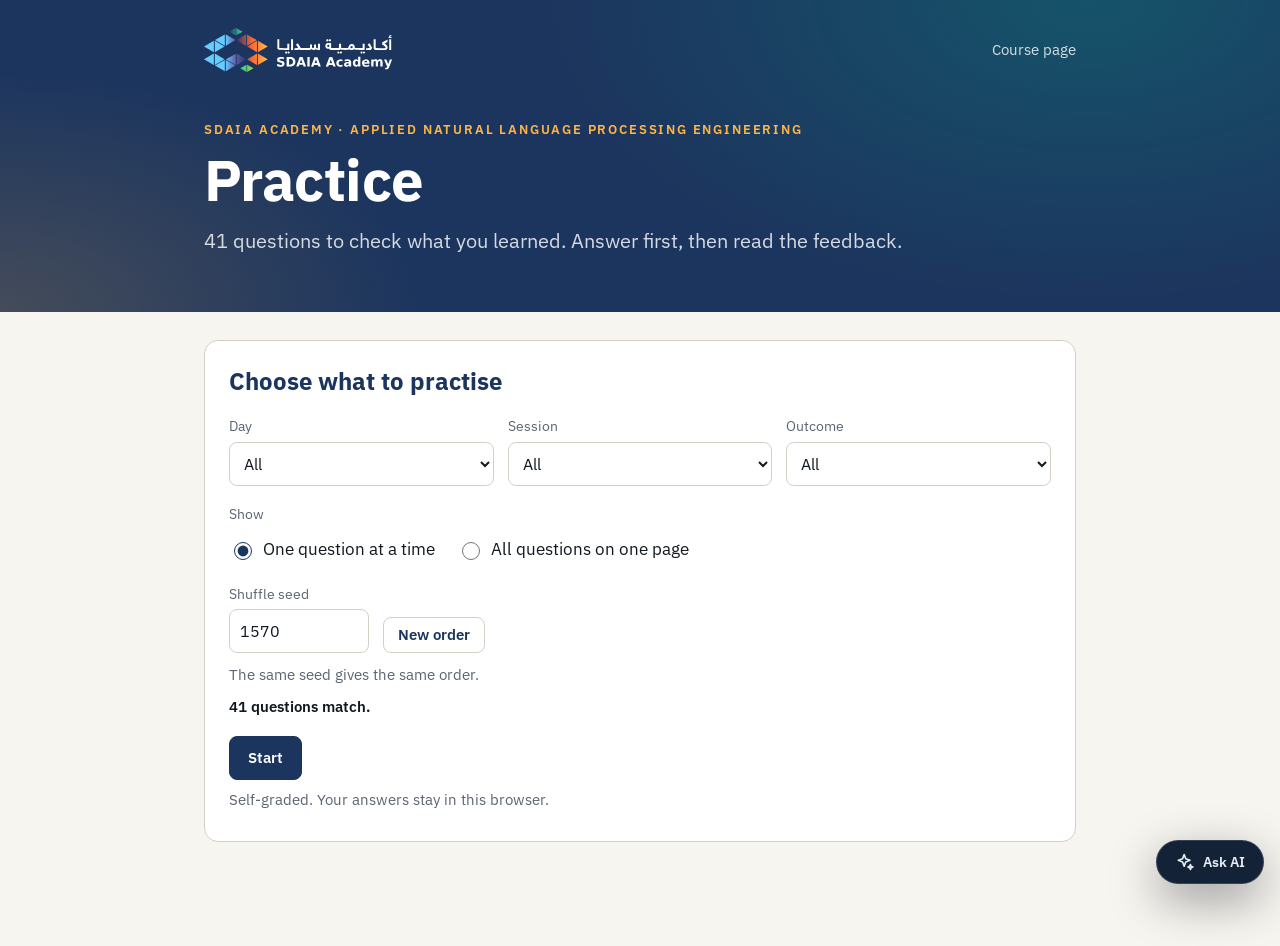
==== practice.html @ 779235b4 "Publish ae-301 2027.1.0 from 93e55d3" ====
<!doctype html>
<html lang="en" dir="ltr" data-ax="practice" data-track="ai-engineering">
<head>
<meta charset="utf-8">
<meta name="viewport" content="width=device-width, initial-scale=1">
<title>Practice · Applied Natural Language Processing Engineering</title>
<meta name="generator" content="SDAIA Academy engine 1.0.0">
<link rel="icon" href="_engine/icon.svg">
<link rel="describedby" href="llms.txt">
<link rel="stylesheet" href="_engine/academy.css">
</head>
<body>
<header>
<div class="wrap">
<div class="top"><div class="logo"></div><nav><a href="index.html">Course page</a></nav></div>
<div class="kicker">SDAIA Academy · Applied Natural Language Processing Engineering</div>
<h1>Practice</h1>
<p>41 questions to check what you learned. Answer first, then read the feedback.</p>
</div>
</header>
<main class="wrap" id="practice">
<noscript>
<p>Turn on JavaScript to answer the questions and see feedback. Here they are as text, without the answers.</p>
<section>
<h2>Day 1: Represent</h2>
<ol>
<li><p>Sawaqi routes 60,000 messages a month with a hosted model. Each call sends 180 tokens of instructions and a message of about 15 tokens. Which single change cuts the bill most?</p><ul><li><b>A.</b> Translating Arabizi messages to English first</li><li><b>B.</b> Removing diacritics and tatweel from every message</li><li><b>C.</b> Shortening the instructions from 180 to 90 tokens</li><li><b>D.</b> Switching the hosted model to an Arabic tokeniser</li></ul></li>
<li><p>Hessa's agents type an account number into Ghayth's semantic search and get ten unrelated messages. The same search works well for "brown water in Al-Qalaa". What do you change?</p><ul><li><b>A.</b> Add an exact lookup on the account number beside the vector search</li><li><b>B.</b> Move to a larger embedding model</li><li><b>C.</b> Replace the approximate index by a flat one</li><li><b>D.</b> Embed each message together with its customer's name</li></ul></li>
<li><p>A national utility must label 2 million messages a day with one of eight departments, on its own servers without graphics processors, and has 50,000 labelled messages. Which design fits?</p><ul><li><b>A.</b> A large prompted decoder that writes the department name</li><li><b>B.</b> An encoder-decoder that translates the message into a label</li><li><b>C.</b> An embedding model and a search over all labelled messages</li><li><b>D.</b> A small encoder with a classification head, fine-tuned on the labels</li></ul></li>
<li><p>A new version raises test macro F1 from 0.85 to 0.87: MSA 0.94 to 0.97, Gulf 0.86 to 0.90, English 0.81 to 0.84, Arabizi 0.42 to 0.31. What do you report?</p><ul><li><b>A.</b> An improvement of two points, ready to ship</li><li><b>B.</b> A gain for three varieties, a loss for Arabizi, and a hand-off rule for Arabizi</li><li><b>C.</b> No real change, since the Arabizi test set is too small to matter</li><li><b>D.</b> A regression that must be rolled back in full</li></ul></li>
<li><p>A utility's messages are sent to a hosted model. For the same complaint, the provider reports 14 tokens for the English version and 46 for the Modern Standard Arabic version. The Arabic text has no diacritics and no typos. What is the most likely cause?</p><ul><li><b>A.</b> The Arabic text was not normalised before it was sent</li><li><b>B.</b> The Arabic message contains more words than the English one</li><li><b>C.</b> The model's tokeniser was trained mostly on English text</li><li><b>D.</b> The provider counts Arabic characters instead of tokens</li></ul></li>
<li><p>An Arabic WordPiece tokeniser turns the word العِداد (with one diacritic) into [UNK], and the same word without the diacritic into two known pieces. Where does the failure come from?</p><ul><li><b>A.</b> The vocabulary has no piece with a diacritic</li><li><b>B.</b> The classifier after the tokeniser was never trained on this word</li><li><b>C.</b> The message mixes two scripts in one word</li><li><b>D.</b> The word is too long for the tokeniser's maximum length</li></ul></li>
<li><p>A routing call sends 200 tokens of instructions and a message of 20 tokens. The input price is 0.50 USD per million tokens. What do 1,000 calls cost in input tokens?</p><ul><li><b>A.</b> 0.01 USD</li><li><b>B.</b> 0.10 USD</li><li><b>C.</b> 0.11 USD</li><li><b>D.</b> 1.10 USD</li></ul></li>
<li><p>You compute the attention weights of one head for a six-token sentence in a decoder. What must be true of the row of the third token?</p><ul><li><b>A.</b> It is zero for tokens one and two and sums to 1</li><li><b>B.</b> It is equal for all six tokens and sums to the number of tokens</li><li><b>C.</b> It is zero for the third token itself and sums to the number of heads</li><li><b>D.</b> It is zero for tokens four to six and sums to 1</li></ul></li>
<li><p>A team must tag every word of a message as part of a district name, part of an account number, or neither. They have 3,000 labelled messages and need answers in milliseconds on a processor. Which design fits best?</p><ul><li><b>A.</b> A decoder prompted to rewrite the message with tags</li><li><b>B.</b> An encoder with one classification score per token</li><li><b>C.</b> An embedding model and a nearest-neighbour search per message</li><li><b>D.</b> An encoder with one classification score per message</li></ul></li>
<li><p>A search returns its top 10 messages for a query. The query has 6 relevant messages in the archive, and 3 of them are in the top 10. What is recall at 10?</p><ul><li><b>A.</b> 0.30</li><li><b>B.</b> 0.50</li><li><b>C.</b> 0.60</li><li><b>D.</b> 1.00</li></ul></li>
<li><p>A character n-gram search scores recall at 10 of 0.45 for English queries and 0.03 for queries written in Arabizi. The relevant messages for each query are in all four varieties. What explains the Arabizi number best?</p><ul><li><b>A.</b> The metric divides by the wrong number of relevant messages for this variety</li><li><b>B.</b> Arabizi queries are shorter than English queries</li><li><b>C.</b> The index holds fewer Arabizi messages than it should</li><li><b>D.</b> Arabizi spellings vary, so few letter sequences are shared</li></ul></li>
<li><p>Agents search the archive two ways: by a description of the problem, and by a ticket number such as SW-48213. The vector search is good at the first and poor at the second. What should the team build?</p><ul><li><b>A.</b> An exact lookup for ticket numbers beside it</li><li><b>B.</b> A second vector index that holds only ticket numbers</li><li><b>C.</b> A rule that rewrites ticket numbers into words before embedding</li><li><b>D.</b> A larger embedding model for both kinds of query</li></ul></li>
<li><p>A router for three departments has F1 of 0.90 for billing (500 test messages), 0.80 for supply (400) and 0.10 for connections (100). What is its macro F1?</p><ul><li><b>A.</b> 0.60</li><li><b>B.</b> 0.72</li><li><b>C.</b> 0.78</li><li><b>D.</b> 0.90</li></ul></li>
</ol>
</section>
<section>
<h2>Day 2: Generate</h2>
<ol>
<li><p>A message contains العَدّاد with diacritics. The Arabic tokeniser returns [UNK] and the router sends the message to the wrong department. Where is the fix?</p><ul><li><b>A.</b> Retrain the router with more epochs</li><li><b>B.</b> Ask for a tokeniser with a larger vocabulary</li><li><b>C.</b> Leave it, since diacritics are rare in customer messages</li><li><b>D.</b> Normalise the text before the tokeniser sees it</li></ul></li>
<li><p>Ghayth routes with a prompted model. The same message is sent to billing on one run and to meters on the next. What do you change first?</p><ul><li><b>A.</b> Add ten examples to the prompt</li><li><b>B.</b> Set the temperature to 0 and limit the output to a label</li><li><b>C.</b> Move to a larger model</li><li><b>D.</b> Call the model three times and take the majority</li></ul></li>
<li><p>You switch on constrained decoding. Every reply now parses and matches the schema. Which check can you still not drop?</p><ul><li><b>A.</b> That every reply has the three keys</li><li><b>B.</b> That the district is one of the eight in the list</li><li><b>C.</b> That the account placeholder is one that occurs in this message</li><li><b>D.</b> That the reply is JSON and nothing else</li></ul></li>
<li><p>A customer asks what the second residential tier costs. The top chunk is R-02, which lists all four tiers. The reply says "SAR 1.20 [R-02]"; the rule says SAR 2.50. Where do you look first?</p><ul><li><b>A.</b> At the generator: the prompt and how the four tiers read in one sentence</li><li><b>B.</b> At the retriever: return ten chunks instead of three</li><li><b>C.</b> At the index: replace keywords by embeddings</li><li><b>D.</b> At the model: fine-tune it on the rule book</li></ul></li>
<li><p>The smaller model matches the larger one on English and MSA, loses 20 points on Arabizi, and costs less than half. 15% of messages are Arabizi. What do you recommend?</p><ul><li><b>A.</b> The smaller model for everything, since it costs less than half</li><li><b>B.</b> The larger model for everything, since it is better somewhere</li><li><b>C.</b> Either one, since the two models are equivalent</li><li><b>D.</b> Route by variety: the larger model or a person for Arabizi; confirm on more messages</li></ul></li>
<li><p>A grounded assistant answers 20 questions from a rule book. For 5 wrong answers, the rule that answers the question was not among the retrieved chunks. For 2 others, the rule was retrieved and the reply states a wrong figure. Which part needs work first?</p><ul><li><b>A.</b> The evaluation set, because seven errors in twenty are too many to be real</li><li><b>B.</b> The generator, because it wrote all seven wrong answers</li><li><b>C.</b> The retriever, because five errors happen before the model reads</li><li><b>D.</b> The prompt, because a stricter prompt fixes both kinds</li></ul></li>
<li><p>A grounded assistant must tell the customer when the rule book does not answer a question. Why does the course ask for the exact reply NOT_IN_RULES and not a polite sentence?</p><ul><li><b>A.</b> A fixed string is cheaper to generate than a sentence</li><li><b>B.</b> Code can detect it, count it and hand the question on</li><li><b>C.</b> Customers prefer short replies to long ones</li><li><b>D.</b> The model cannot write polite sentences when the temperature is 0</li></ul></li>
<li><p>An extractor is scored on 100 messages for the field district. The gold data has a district in 60 messages. The extractor returns a district in 50 messages, and 45 of those are right. What are precision and recall for this field?</p><ul><li><b>A.</b> Precision 0.45, recall 0.75</li><li><b>B.</b> Precision 0.75, recall 0.90</li><li><b>C.</b> Precision 0.90, recall 0.45</li><li><b>D.</b> Precision 0.90, recall 0.75</li></ul></li>
<li><p>Before a message goes to a hosted model, the account number is replaced by [ACCOUNT_1]. The model returns the account field as 3055512345. The message had no such number. What should the service do?</p><ul><li><b>A.</b> Reject it, because the model only saw a placeholder</li><li><b>B.</b> Accept it when the number exists in the customer table</li><li><b>C.</b> Reject it only when the confidence is low</li><li><b>D.</b> Accept it, because it matches the pattern of an account number</li></ul></li>
<li><p>A masking step replaces phone numbers that match 05 and eight digits. Its test passes on 200 messages. In production, a customer writes the phone number as ٠٥٥ ١٢٣ ٤٥٦٧ and it reaches the hosted model. Which two things did the masking miss?</p><ul><li><b>A.</b> A wrong country code and a missing name</li><li><b>B.</b> Diacritics on the digits and a long message</li><li><b>C.</b> A second phone number and a greeting in English</li><li><b>D.</b> Arabic-Indic digits, and spaces in the number</li></ul></li>
<li><p>An extraction reply fails validation, is repaired once, and fails again. The course's loop then logs the failure and returns no fields. Why does it not try a third and fourth time?</p><ul><li><b>A.</b> A third reply would overwrite the log entry of the first</li><li><b>B.</b> Validation errors are random, so further retries could make no difference</li><li><b>C.</b> Each retry costs a call and rarely succeeds after two failures</li><li><b>D.</b> The provider forbids more than two calls for one message</li></ul></li>
<li><p>Three routers are measured on the same test split. A: macro F1 0.85, Arabizi 0.42, 5 ms at the 95th percentile, no cost per call. B: 0.88, Arabizi 0.70, 900 ms, 0.04 USD per 1,000. C: 0.63, Arabizi 0.28, 20 ms, no cost per call. The budget is 300 ms at the 95th percentile. Which recommendation holds?</p><ul><li><b>A.</b> A for all messages, and nothing more to do</li><li><b>B.</b> A, with Arabizi handed to a person or sent to B off the real-time path</li><li><b>C.</b> B for all messages, because it has the highest macro F1</li><li><b>D.</b> C for all messages, because a neural model will improve as more data arrives</li></ul></li>
<li><p>On 40 test messages, ten per variety, model X scores 0.70 for Gulf and model Y scores 0.60. On 400 messages, 150 of them Gulf, the two models score 0.82 and 0.84 for Gulf. What should you conclude?</p><ul><li><b>A.</b> X is better for Gulf, as the first test showed</li><li><b>B.</b> Y is better for Gulf, as the second test showed</li><li><b>C.</b> The two are close for Gulf; ten messages cannot rank them</li><li><b>D.</b> The second test is wrong, because both scores changed between the tests</li></ul></li>
<li><p>A prompted router gives the same message two different departments on two runs. The team sets the temperature to 0 and the label is now stable. What do they know about the label?</p><ul><li><b>A.</b> It is stable; whether it is right is unmeasured</li><li><b>B.</b> It is correct, because the model is now certain</li><li><b>C.</b> It is the label most customers would choose</li><li><b>D.</b> It will stay the same after a change to another model</li></ul></li>
</ol>
</section>
<section>
<h2>Day 3: Adapt</h2>
<ol>
<li><p>Ghayth extracts fields with a hosted model. A reply has valid JSON with "account_number": "3055512345". The message, as sent, contained [ACCOUNT_1]. What does the service do with this reply?</p><ul><li><b>A.</b> Accepts it, since it matches the account pattern</li><li><b>B.</b> Rejects it, since the model only ever saw a placeholder</li><li><b>C.</b> Accepts it if the number exists in the customer table</li><li><b>D.</b> Asks a second model whether the number is plausible</li></ul></li>
<li><p>A colleague fine-tunes the encoder with six learning rates, scores every run on the test split and reports the best: macro F1 0.66. What is the honest status of that number?</p><ul><li><b>A.</b> Too few runs: with twelve learning rates it would be reliable</li><li><b>B.</b> Fine, since the test messages were never used for training</li><li><b>C.</b> Optimistic: the test split chose the run, so it is no longer unseen</li><li><b>D.</b> Invalid: all six runs must be repeated on new data</li></ul></li>
<li><p>You fine-tune for 40 epochs. Validation macro F1 is highest at epoch 12 and slightly lower afterwards, while the training loss falls to 0.01. Which weights do you measure on the test split?</p><ul><li><b>A.</b> Those of epoch 12, the best validation epoch</li><li><b>B.</b> Those of epoch 40, where the loss is lowest</li><li><b>C.</b> Those of whichever epoch scores best on the test split</li><li><b>D.</b> An average of the weights of all 40 epochs</li></ul></li>
<li><p>Latifa updates the tariff rule book four times a year. A colleague proposes a new low-rank adapter each quarter so that Ghayth "knows" the current prices. What do you answer?</p><ul><li><b>A.</b> Yes, with a higher rank so that the adapter can hold the prices</li><li><b>B.</b> Yes, but with full fine-tuning, since adapters lose quality</li><li><b>C.</b> No: adapters over quantised weights would round the prices</li><li><b>D.</b> No: keep prices in the rule book and retrieve them; adapt for skills</li></ul></li>
<li><p>The served router scores macro F1 0.85 overall and 0.42 for Arabizi, and hands 94% of Arabizi messages to a person. Which sentence belongs in the model card?</p><ul><li><b>A.</b> "Supports Arabic and English with a macro F1 of 0.85."</li><li><b>B.</b> "Arabizi support will improve in the next version."</li><li><b>C.</b> "Arabizi: macro F1 0.42; 94% of these messages go to a person."</li><li><b>D.</b> "Performance varies with out-of-distribution orthography."</li></ul></li>
<li><p>A linear layer has a weight matrix of 512 by 512. You add a low-rank adapter of rank 4 to it. How many trainable numbers does the adapter have?</p><ul><li><b>A.</b> 2,048</li><li><b>B.</b> 4,096</li><li><b>C.</b> 8,192</li><li><b>D.</b> 262,144</li></ul></li>
<li><p>A model has 100 million parameters. With Adam, a trainable weight needs 16 bytes during training and a frozen 32-bit weight needs 4 bytes. You train adapters that are 1% of the parameters and freeze the rest. About how much memory do the weights need during training?</p><ul><li><b>A.</b> 0.4 GB</li><li><b>B.</b> 0.6 GB</li><li><b>C.</b> 1.6 GB</li><li><b>D.</b> 2.0 GB</li></ul></li>
<li><p>On the same split, full fine-tuning of a small encoder reaches test macro F1 0.63 with 530,000 trainable parameters. A rank-8 adapter reaches 0.41 with 9,000. Training memory is not a constraint for this model. Which run do you carry into the comparison with the baseline?</p><ul><li><b>A.</b> The adapter, because a model with fewer trainable parameters always generalises better</li><li><b>B.</b> The full run, because memory is not scarce and it scores higher</li><li><b>C.</b> Neither, because the two runs cannot be compared</li><li><b>D.</b> The adapter, because it trains 98% fewer parameters</li></ul></li>
<li><p>A routing model scores macro F1 0.91 on a random split and 0.86 when the split keeps each customer on one side. A third of the customers wrote the same complaint more than once. Which number predicts the score on a customer who has never written before?</p><ul><li><b>A.</b> The mean of the two, 0.885</li><li><b>B.</b> Neither, because both numbers were measured on the same data</li><li><b>C.</b> 0.91, because it uses more varied training data</li><li><b>D.</b> 0.86, because no copy of a test message was trained on</li></ul></li>
<li><p>A colleague fine-tunes with six learning rates, scores each run on the test split, and reports the best test score as the model's quality. What is the flaw?</p><ul><li><b>A.</b> The test split chose the learning rate, so it is no longer unseen</li><li><b>B.</b> The learning rate should be chosen on the training loss</li><li><b>C.</b> The best score should be averaged with the worst</li><li><b>D.</b> Six runs are too few to find a good learning rate for an encoder of this size</li></ul></li>
<li><p>A routing service passes its smoke test: 24 messages, all answered with status 200, and the four edge cases handed to a person. What does this result establish?</p><ul><li><b>A.</b> The service routes at least 20 of 24 messages correctly</li><li><b>B.</b> The model's macro F1 is above the hand-off threshold</li><li><b>C.</b> The service meets its latency budget at the 95th percentile</li><li><b>D.</b> The service answers and handles the edge cases</li></ul></li>
<li><p>A model card reports macro F1 0.85 on the test split and says the model supports Arabic and English. By variety the scores are MSA 0.94, Gulf 0.86, English 0.81 and Arabizi 0.42. Which line must be added before the card is signed?</p><ul><li><b>A.</b> The average length of a message in tokens</li><li><b>B.</b> The number of parameters of the model</li><li><b>C.</b> Results by variety and a hand-off rule for Arabizi</li><li><b>D.</b> The name of the engineer who trained and evaluated the model</li></ul></li>
<li><p>A service hands a message to a person when the best probability is below 0.5, or 0.7 for Arabizi. An Arabizi message gets leaks with probability 0.62 and an English message gets billing with 0.55. What happens to the two messages?</p><ul><li><b>A.</b> Both are handed to a person</li><li><b>B.</b> The Arabizi one goes to a person; the English one is routed</li><li><b>C.</b> The English message is handed to a person; the Arabizi one is routed</li><li><b>D.</b> Both are routed by the model</li></ul></li>
<li><p>A model answers in 4 ms when called in a notebook. Behind the service, the same message takes 9 ms at the median and 35 ms at the 95th percentile. The budget is 300 ms at the 95th percentile. What do you report?</p><ul><li><b>A.</b> 35 ms, a breach because it is eight times the model's latency</li><li><b>B.</b> The mean of 9 ms and 35 ms</li><li><b>C.</b> 4 ms, the model's own latency</li><li><b>D.</b> 9 ms and 35 ms through the service, inside the budget</li></ul></li>
</ol>
</section>
</noscript>
</main>
<script type="application/json" id="academy-data">{"v":1,"engine":"1.0.0","build":{"at":"2026-11-15T03:19:01Z","version":"2027.1.0","commit":"93e55d3"},"course":{"id":"ae-301","code":"AE-301","title":"Applied Natural Language Processing Engineering","track":"ai-engineering","lang":"en","dir":"ltr","url":"https://sdaiaacademy.github.io/ae-301/","repo":"SDAIAAcademy/ae-301","home":"index.html","outcomes":[{"id":"LO1","text":"Explain how tokenisation, embeddings and attention turn Arabic and English text into model inputs, and where script, diacritics and dialect break that pipeline, given 50 parallel messages and three tokenisers"},{"id":"LO2","text":"Implement semantic search over a bilingual message archive and measure it for each language variety, given 2,000 synthetic messages and 40 labelled queries"},{"id":"LO3","text":"Implement schema-validated extraction of account numbers, districts and complaint types from free text, masking personal fields before text reaches a hosted model, given 200 messages with gold fields"},{"id":"LO4","text":"Apply low-rank adapter fine-tuning to an encoder within a fixed memory budget and compare it with full fine-tuning, given a routing set split by customer and a free notebook GPU"},{"id":"LO5","text":"Decide among a classical baseline, a prompted generative model and a fine-tuned encoder for message routing, given eight departments, a held-out test set and a latency budget"},{"id":"LO6","text":"Deliver the chosen model as a tested service with a model card that states its limits by language variety, given a smoke-test set"}],"unit":"day","units":[{"n":1,"id":"day1","label":"Day 1","title":"Represent","sessions":[{"n":1,"label":"Session 1","title":"Tokenisation"},{"n":2,"label":"Session 2","title":"Embeddings and semantic search"},{"n":3,"label":"Session 3","title":"Inside the transformer"},{"n":4,"label":"Session 4","title":"Decision models"}]},{"n":2,"id":"day2","label":"Day 2","title":"Generate","sessions":[{"n":1,"label":"Session 1","title":"Generative language models"},{"n":2,"label":"Session 2","title":"Prompting and structured outputs"},{"n":3,"label":"Session 3","title":"Retrieval-augmented generation"},{"n":4,"label":"Session 4","title":"Model selection and evaluation"}]},{"n":3,"id":"day3","label":"Day 3","title":"Adapt","sessions":[{"n":1,"label":"Session 1","title":"Fine-tuning data"},{"n":2,"label":"Session 2","title":"Fine-tuning an encoder"},{"n":3,"label":"Session 3","title":"Low-rank and quantised adapters"},{"n":4,"label":"Session 4","title":"Evaluate and deploy"}]},{"n":4,"id":"day4","label":"Capstone","title":"Capstone: a routing and extraction service and its defence","sessions":[]}]},"ai":{"context":{"course":"context/course.md","courseJs":"context/course.js","day":null,"llms":"llms.txt"},"tasks":[],"tools":[]},"features":{},"strings":{},"questions":[{"id":"check-tokenisers-q1","type":"single","prompt":"Sawaqi routes 60,000 messages a month with a hosted model. Each call sends 180 tokens of instructions and a message of about 15 tokens. Which single change cuts the bill most?","options":[{"key":"A","text":"Translating Arabizi messages to English first"},{"key":"B","text":"Removing diacritics and tatweel from every message"},{"key":"C","text":"Shortening the instructions from 180 to 90 tokens"},{"key":"D","text":"Switching the hosted model to an Arabic tokeniser"}],"correct":[2],"answer":null,"tolerance":null,"unit":null,"explanation":"The instructions are sent with every message and are over 90% of the tokens. Halving them nearly halves the bill; no change to the message comes close.","misconceptions":["Looks at the variety gap in the message and misses that the message is a small part of each call","Treats normalising as a cost saver: it removes a few tokens per message, not the instructions","","Assumes a tokeniser can be swapped: it belongs to the model and cannot be chosen separately"],"lo":["LO1"],"day":1,"session":1,"slide":{"deck":"day1","id":"check-tokenisers","title":"Which change cuts the token bill most?"},"level":null,"pool":"checkpoint"},{"id":"check-semantic-search-q1","type":"single","prompt":"Hessa's agents type an account number into Ghayth's semantic search and get ten unrelated messages. The same search works well for \"brown water in Al-Qalaa\". What do you change?","options":[{"key":"A","text":"Add an exact lookup on the account number beside the vector search"},{"key":"B","text":"Move to a larger embedding model"},{"key":"C","text":"Replace the approximate index by a flat one"},{"key":"D","text":"Embed each message together with its customer's name"}],"correct":[0],"answer":null,"tolerance":null,"unit":null,"explanation":"Embeddings place texts by meaning, and an identifier has none. Exact fields need exact matching; a hybrid of both serves both kinds of query.","misconceptions":["","Believes a larger model understands identifiers: a random number has no meaning at any size","Confuses the index with the representation: an exact index returns the same poor neighbours faster or slower","Assumes more context fixes it: the number is still a string of digits with no meaning to embed"],"lo":["LO2"],"day":1,"session":2,"slide":{"deck":"day1","id":"check-semantic-search","title":"An agent searches for an account number and gets nonsense"},"level":null,"pool":"checkpoint"},{"id":"check-which-family-q1","type":"single","prompt":"A national utility must label 2 million messages a day with one of eight departments, on its own servers without graphics processors, and has 50,000 labelled messages. Which design fits?","options":[{"key":"A","text":"A large prompted decoder that writes the department name"},{"key":"B","text":"An encoder-decoder that translates the message into a label"},{"key":"C","text":"An embedding model and a search over all labelled messages"},{"key":"D","text":"A small encoder with a classification head, fine-tuned on the labels"}],"correct":[3],"answer":null,"tolerance":null,"unit":null,"explanation":"The task is one decision per message with plenty of labels: an encoder reads the message once in both directions and a head returns eight scores, fast enough for processors.","misconceptions":["Reaches for the largest model: a decoder generates token by token and is far too slow and costly at this volume on processors","Mixes up the families: an encoder-decoder is built to produce text such as a translation, not a single label","Uses the embedding as the decision: nearest-neighbour search works, but it stores and searches 50,000 vectors per message where a head needs eight scores",""],"lo":["LO1"],"day":1,"session":3,"slide":{"deck":"day1","id":"check-which-family","title":"Two million messages a day, eight departments"},"level":null,"pool":"checkpoint"},{"id":"check-macro-f1-q1","type":"single","prompt":"A new version raises test macro F1 from 0.85 to 0.87: MSA 0.94 to 0.97, Gulf 0.86 to 0.90, English 0.81 to 0.84, Arabizi 0.42 to 0.31. What do you report?","options":[{"key":"A","text":"An improvement of two points, ready to ship"},{"key":"B","text":"A gain for three varieties, a loss for Arabizi, and a hand-off rule for Arabizi"},{"key":"C","text":"No real change, since the Arabizi test set is too small to matter"},{"key":"D","text":"A regression that must be rolled back in full"}],"correct":[1],"answer":null,"tolerance":null,"unit":null,"explanation":"The average hides a group that got worse. A hand-off rule for that group lets the other three keep their gain.","misconceptions":["Reads the average only: it rose because the large varieties rose, while one customer group lost a quarter of its score","","Treats the small group as noise: 51 messages are few, but an 11-point drop on them is a pattern to investigate, not to ignore","Throws away a real gain: three varieties improved, and the Arabizi loss can be contained with a hand-off rule"],"lo":["LO5"],"day":1,"session":4,"slide":{"deck":"day1","id":"check-macro-f1","title":"One number went up. Did the router get better?"},"level":null,"pool":"checkpoint"},{"id":"review-day-1-q1","type":"single","prompt":"A message contains العَدّاد with diacritics. The Arabic tokeniser returns [UNK] and the router sends the message to the wrong department. Where is the fix?","options":[{"key":"A","text":"Retrain the router with more epochs"},{"key":"B","text":"Ask for a tokeniser with a larger vocabulary"},{"key":"C","text":"Leave it, since diacritics are rare in customer messages"},{"key":"D","text":"Normalise the text before the tokeniser sees it"}],"correct":[3],"answer":null,"tolerance":null,"unit":null,"explanation":"The failure happens before the model: the tokeniser has no piece with a diacritic. Removing diacritics first turned 1,052 unknown pieces into 0.","misconceptions":["Blames the classifier: it never received the word, so no amount of training on clean text helps","Changes the wrong part: a larger vocabulary trained on text without diacritics still has no piece for them","Treats a systematic spelling problem as rare noise: 1,052 pieces were unknown in the archive",""],"lo":["LO1"],"day":2,"session":null,"slide":{"deck":"day2","id":"review-day-1","title":"Before we generate anything"},"level":null,"pool":"checkpoint"},{"id":"check-sampling-q1","type":"single","prompt":"Ghayth routes with a prompted model. The same message is sent to billing on one run and to meters on the next. What do you change first?","options":[{"key":"A","text":"Add ten examples to the prompt"},{"key":"B","text":"Set the temperature to 0 and limit the output to a label"},{"key":"C","text":"Move to a larger model"},{"key":"D","text":"Call the model three times and take the majority"}],"correct":[1],"answer":null,"tolerance":null,"unit":null,"explanation":"The variation comes from the draw, not from the model's knowledge. Remove the draw for a decision; then measure whether the single answer is right.","misconceptions":["Adds examples before removing the randomness: with sampling on, a longer prompt still gives two answers","","Buys a bigger model to fix a setting: a larger model sampled at a high temperature also varies","Hides the variation instead of removing it: a majority vote triples the cost of every message"],"lo":["LO5"],"day":2,"session":1,"slide":{"deck":"day2","id":"check-sampling","title":"The same message, a different department each run"},"level":null,"pool":"checkpoint"},{"id":"check-structured-outputs-q1","type":"single","prompt":"You switch on constrained decoding. Every reply now parses and matches the schema. Which check can you still not drop?","options":[{"key":"A","text":"That every reply has the three keys"},{"key":"B","text":"That the district is one of the eight in the list"},{"key":"C","text":"That the account placeholder is one that occurs in this message"},{"key":"D","text":"That the reply is JSON and nothing else"}],"correct":[2],"answer":null,"tolerance":null,"unit":null,"explanation":"A schema can say \"a string\" or \"one of these eight\". It cannot say \"a value that is true of this message\". That stays in your validator and in your precision and recall.","misconceptions":["Keeps a check the constraint already covers: a missing key can no longer occur","Same: the constraint restricts the district to the list, so this can no longer fail","","Checks the format again: valid JSON is exactly what constrained decoding guarantees"],"lo":["LO3"],"day":2,"session":2,"slide":{"deck":"day2","id":"check-structured-outputs","title":"The provider now guarantees schema-valid JSON"},"level":null,"pool":"checkpoint"},{"id":"check-grounded-q1","type":"single","prompt":"A customer asks what the second residential tier costs. The top chunk is R-02, which lists all four tiers. The reply says \"SAR 1.20 [R-02]\"; the rule says SAR 2.50. Where do you look first?","options":[{"key":"A","text":"At the generator: the prompt and how the four tiers read in one sentence"},{"key":"B","text":"At the retriever: return ten chunks instead of three"},{"key":"C","text":"At the index: replace keywords by embeddings"},{"key":"D","text":"At the model: fine-tune it on the rule book"}],"correct":[0],"answer":null,"tolerance":null,"unit":null,"explanation":"Retrieval did its job: the rule is in the context and is cited. The error is in reading it, so the fix is the prompt or the form of the chunk, for example one tier per line.","misconceptions":["","Blames retrieval although the gold rule is the top hit: more chunks add more figures to confuse","Changes the index although the right chunk was found: embeddings would retrieve the same rule","Moves facts into weights: the tariff changes every quarter, and the model would still have to pick the right tier"],"lo":["LO2"],"day":2,"session":3,"slide":{"deck":"day2","id":"check-grounded","title":"The right rule, the wrong price"},"level":null,"pool":"checkpoint"},{"id":"check-model-selection-q1","type":"single","prompt":"The smaller model matches the larger one on English and MSA, loses 20 points on Arabizi, and costs less than half. 15% of messages are Arabizi. What do you recommend?","options":[{"key":"A","text":"The smaller model for everything, since it costs less than half"},{"key":"B","text":"The larger model for everything, since it is better somewhere"},{"key":"C","text":"Either one, since the two models are equivalent"},{"key":"D","text":"Route by variety: the larger model or a person for Arabizi; confirm on more messages"}],"correct":[3],"answer":null,"tolerance":null,"unit":null,"explanation":"The choice is per group of messages, not per system. Each model is used where it is good enough, and ten messages per variety is a reason to confirm before signing.","misconceptions":["Decides on the average cost and forgets who pays for it: one customer in seven would be routed much worse","Pays the higher price for the 85% of messages where the cheaper model is as good","Reads a tie on ten messages per variety as proof: the sample cannot separate close models, so the question stays open rather than closed",""],"lo":["LO5"],"day":2,"session":4,"slide":{"deck":"day2","id":"check-model-selection","title":"The cheaper model ties on English"},"level":null,"pool":"checkpoint"},{"id":"review-day-2-q1","type":"single","prompt":"Ghayth extracts fields with a hosted model. A reply has valid JSON with \"account_number\": \"3055512345\". The message, as sent, contained [ACCOUNT_1]. What does the service do with this reply?","options":[{"key":"A","text":"Accepts it, since it matches the account pattern"},{"key":"B","text":"Rejects it, since the model only ever saw a placeholder"},{"key":"C","text":"Accepts it if the number exists in the customer table"},{"key":"D","text":"Asks a second model whether the number is plausible"}],"correct":[1],"answer":null,"tolerance":null,"unit":null,"explanation":"Masking makes invention provable: any real-looking account number in the reply cannot have come from the message. The validator rejects it and the repair call asks again.","misconceptions":["Checks the shape only: the number looks like an account number, yet the model never saw one","","Lets an invented value pass because it happens to exist in a table","Replaces a rule with a guess: the validator knows the mapping, so nothing needs estimating"],"lo":["LO3"],"day":3,"session":null,"slide":{"deck":"day3","id":"review-day-2","title":"Before we train anything"},"level":null,"pool":"checkpoint"},{"id":"check-test-set-q1","type":"single","prompt":"A colleague fine-tunes the encoder with six learning rates, scores every run on the test split and reports the best: macro F1 0.66. What is the honest status of that number?","options":[{"key":"A","text":"Too few runs: with twelve learning rates it would be reliable"},{"key":"B","text":"Fine, since the test messages were never used for training"},{"key":"C","text":"Optimistic: the test split chose the run, so it is no longer unseen"},{"key":"D","text":"Invalid: all six runs must be repeated on new data"}],"correct":[2],"answer":null,"tolerance":null,"unit":null,"explanation":"The best of six test scores is partly luck that fits this test split. Choose on the validation split; then measure the chosen run once on the test split.","misconceptions":["Sees a search problem: more runs would make the selection effect larger, not smaller","Treats selection as harmless because no weights were trained on the test data","","Throws the work away: the runs are valid, only the choice must move to validation"],"lo":["LO4"],"day":3,"session":1,"slide":{"deck":"day3","id":"check-test-set","title":"Six learning rates, one test set"},"level":null,"pool":"checkpoint"},{"id":"check-validation-peak-q1","type":"single","prompt":"You fine-tune for 40 epochs. Validation macro F1 is highest at epoch 12 and slightly lower afterwards, while the training loss falls to 0.01. Which weights do you measure on the test split?","options":[{"key":"A","text":"Those of epoch 12, the best validation epoch"},{"key":"B","text":"Those of epoch 40, where the loss is lowest"},{"key":"C","text":"Those of whichever epoch scores best on the test split"},{"key":"D","text":"An average of the weights of all 40 epochs"}],"correct":[0],"answer":null,"tolerance":null,"unit":null,"explanation":"The validation split exists to make this choice. After its peak, the model fits the training messages more closely without doing better on unseen ones.","misconceptions":["","Trusts the training loss: it measures memory of the training messages, not skill on new ones","Lets the test split choose the epoch, which makes its score optimistic","Averages good and overfitted weights without a reason to expect a gain"],"lo":["LO4"],"day":3,"session":2,"slide":{"deck":"day3","id":"check-validation-peak","title":"Validation peaked early"},"level":null,"pool":"checkpoint"},{"id":"check-adapters-q1","type":"single","prompt":"Latifa updates the tariff rule book four times a year. A colleague proposes a new low-rank adapter each quarter so that Ghayth \"knows\" the current prices. What do you answer?","options":[{"key":"A","text":"Yes, with a higher rank so that the adapter can hold the prices"},{"key":"B","text":"Yes, but with full fine-tuning, since adapters lose quality"},{"key":"C","text":"No: adapters over quantised weights would round the prices"},{"key":"D","text":"No: keep prices in the rule book and retrieve them; adapt for skills"}],"correct":[3],"answer":null,"tolerance":null,"unit":null,"explanation":"A changed file is searchable, citable and auditable within minutes. Weights give no citation and no guarantee that the old price is gone.","misconceptions":["Assumes rank is the issue: no rank makes weights a reliable store for exact prices","Moves the same mistake to more weights: full fine-tuning stores prices no more reliably","Treats quantisation as the risk when the problem is where the facts live",""],"lo":["LO4"],"day":3,"session":3,"slide":{"deck":"day3","id":"check-adapters","title":"The tariff changes every quarter"},"level":null,"pool":"checkpoint"},{"id":"check-model-card-q1","type":"single","prompt":"The served router scores macro F1 0.85 overall and 0.42 for Arabizi, and hands 94% of Arabizi messages to a person. Which sentence belongs in the model card?","options":[{"key":"A","text":"\"Supports Arabic and English with a macro F1 of 0.85.\""},{"key":"B","text":"\"Arabizi support will improve in the next version.\""},{"key":"C","text":"\"Arabizi: macro F1 0.42; 94% of these messages go to a person.\""},{"key":"D","text":"\"Performance varies with out-of-distribution orthography.\""}],"correct":[2],"answer":null,"tolerance":null,"unit":null,"explanation":"A card states the limit by group, with the number and with what the service does about it, in words its reader can staff against.","misconceptions":["States the average and a language list: true, and hides the one group the model fails","Promises a fix instead of stating today's limit: a card describes the model as it is served","","Hides the limit in a technical term that a contact-centre lead cannot act on"],"lo":["LO6"],"day":3,"session":4,"slide":{"deck":"day3","id":"check-model-card","title":"One sentence about Arabizi"},"level":null,"pool":"checkpoint"},{"id":"q-tokens-01","type":"single","prompt":"A utility's messages are sent to a hosted model. For the same complaint, the provider reports 14 tokens for the English version and 46 for the Modern Standard Arabic version. The Arabic text has no diacritics and no typos. What is the most likely cause?","options":[{"key":"A","text":"The Arabic text was not normalised before it was sent"},{"key":"B","text":"The Arabic message contains more words than the English one"},{"key":"C","text":"The model's tokeniser was trained mostly on English text"},{"key":"D","text":"The provider counts Arabic characters instead of tokens"}],"correct":[2],"answer":null,"tolerance":null,"unit":null,"explanation":"A byte-level tokeniser with few Arabic merges falls back to short byte pieces, about two per letter, so the same content costs about three times the tokens.","misconceptions":["Reaches for normalisation when the text is already clean","Counts words: Arabic versions of the same complaint have fewer words, not three times more","","Confuses the unit: providers bill tokens, and characters would give a different ratio"],"lo":["LO1"],"day":1,"session":1,"slide":{"deck":"day1","id":"tokens-per-variety","title":"The same complaint costs a different number of tokens in each variety"},"level":"analyze","pool":"practice"},{"id":"q-tokens-02","type":"single","prompt":"An Arabic WordPiece tokeniser turns the word العِداد (with one diacritic) into [UNK], and the same word without the diacritic into two known pieces. Where does the failure come from?","options":[{"key":"A","text":"The vocabulary has no piece with a diacritic"},{"key":"B","text":"The classifier after the tokeniser was never trained on this word"},{"key":"C","text":"The message mixes two scripts in one word"},{"key":"D","text":"The word is too long for the tokeniser's maximum length"}],"correct":[0],"answer":null,"tolerance":null,"unit":null,"explanation":"The tokeniser's training text had no diacritics, so no vocabulary piece contains one and the whole word becomes unknown.","misconceptions":["","Locates the failure after the step where it happens","Sees a script problem where there is one script","Blames length: the word has six letters"],"lo":["LO1"],"day":1,"session":1,"slide":{"deck":"day1","id":"two-failures-traced","title":"Two failures, each traced to its cause"},"level":"analyze","pool":"practice"},{"id":"q-tokens-03","type":"single","prompt":"A routing call sends 200 tokens of instructions and a message of 20 tokens. The input price is 0.50 USD per million tokens. What do 1,000 calls cost in input tokens?","options":[{"key":"A","text":"0.01 USD"},{"key":"B","text":"0.10 USD"},{"key":"C","text":"0.11 USD"},{"key":"D","text":"1.10 USD"}],"correct":[2],"answer":null,"tolerance":null,"unit":null,"explanation":"Each call sends 220 tokens; 1,000 calls are 220,000 tokens, which is 0.22 of a million, times 0.50 USD = 0.11 USD.","misconceptions":["Prices the messages only and forgets the instructions","Prices the instructions only and forgets the messages","","Slips one decimal place in the conversion to millions"],"lo":["LO1"],"day":1,"session":1,"slide":{"deck":"day1","id":"price-per-thousand","title":"Price the difference, then look at what you are paying for"},"level":"apply","pool":"practice"},{"id":"q-attention-01","type":"single","prompt":"You compute the attention weights of one head for a six-token sentence in a decoder. What must be true of the row of the third token?","options":[{"key":"A","text":"It is zero for tokens one and two and sums to 1"},{"key":"B","text":"It is equal for all six tokens and sums to the number of tokens"},{"key":"C","text":"It is zero for the third token itself and sums to the number of heads"},{"key":"D","text":"It is zero for tokens four to six and sums to 1"}],"correct":[3],"answer":null,"tolerance":null,"unit":null,"explanation":"A decoder masks every later position before the softmax, so those weights are exactly zero, and a softmax row sums to 1.","misconceptions":["Reverses the mask: a decoder looks back, not ahead","Confuses attention with an average over all tokens","Mixes up the softmax over tokens with the number of heads",""],"lo":["LO1"],"day":1,"session":3,"slide":{"deck":"day1","id":"encoder-sees-both-ways","title":"An encoder reads both ways; a decoder only looks back"},"level":"understand","pool":"practice"},{"id":"q-attention-02","type":"single","prompt":"A team must tag every word of a message as part of a district name, part of an account number, or neither. They have 3,000 labelled messages and need answers in milliseconds on a processor. Which design fits best?","options":[{"key":"A","text":"A decoder prompted to rewrite the message with tags"},{"key":"B","text":"An encoder with one classification score per token"},{"key":"C","text":"An embedding model and a nearest-neighbour search per message"},{"key":"D","text":"An encoder with one classification score per message"}],"correct":[1],"answer":null,"tolerance":null,"unit":null,"explanation":"The task needs one decision per token, with both sides of the word in view: an encoder with a token-classification head does that in one pass.","misconceptions":["Generates text for a labelling task, at many times the latency","","Returns similar messages, not a label for each word","Gives one label for the whole message, which cannot mark single words"],"lo":["LO1"],"day":1,"session":3,"slide":{"deck":"day1","id":"which-family-for-which-job","title":"Match the family to the job before you match the model"},"level":"evaluate","pool":"practice"},{"id":"q-search-01","type":"single","prompt":"A search returns its top 10 messages for a query. The query has 6 relevant messages in the archive, and 3 of them are in the top 10. What is recall at 10?","options":[{"key":"A","text":"0.30"},{"key":"B","text":"0.50"},{"key":"C","text":"0.60"},{"key":"D","text":"1.00"}],"correct":[1],"answer":null,"tolerance":null,"unit":null,"explanation":"Recall at 10 divides the relevant messages found (3) by the relevant messages a list of ten could hold, min(10, 6) = 6: 0.50.","misconceptions":["Divides by the length of the list: that is precision at 10","","Divides the relevant messages by the list length","Counts a query as solved when any relevant message appears"],"lo":["LO2"],"day":1,"session":2,"slide":{"deck":"day1","id":"recall-at-ten","title":"Recall at 10: of the relevant messages a top-10 list could hold, how many it holds"},"level":"apply","pool":"practice"},{"id":"q-search-02","type":"single","prompt":"A character n-gram search scores recall at 10 of 0.45 for English queries and 0.03 for queries written in Arabizi. The relevant messages for each query are in all four varieties. What explains the Arabizi number best?","options":[{"key":"A","text":"The metric divides by the wrong number of relevant messages for this variety"},{"key":"B","text":"Arabizi queries are shorter than English queries"},{"key":"C","text":"The index holds fewer Arabizi messages than it should"},{"key":"D","text":"Arabizi spellings vary, so few letter sequences are shared"}],"correct":[3],"answer":null,"tolerance":null,"unit":null,"explanation":"A lexical search finds shared letter sequences; Arabizi has no fixed spelling, so a query shares few of them even with other Arabizi messages, and none with Arabic script.","misconceptions":["Suspects the metric although the same code scored English","Blames length: the queries are of similar length in every variety","Suspects the index when the baseline simply cannot match across spellings",""],"lo":["LO2"],"day":1,"session":2,"slide":{"deck":"day1","id":"ngram-baseline-by-variety","title":"A character n-gram baseline finds its own script and little else"},"level":"analyze","pool":"practice"},{"id":"q-search-03","type":"single","prompt":"Agents search the archive two ways: by a description of the problem, and by a ticket number such as SW-48213. The vector search is good at the first and poor at the second. What should the team build?","options":[{"key":"A","text":"An exact lookup for ticket numbers beside it"},{"key":"B","text":"A second vector index that holds only ticket numbers"},{"key":"C","text":"A rule that rewrites ticket numbers into words before embedding"},{"key":"D","text":"A larger embedding model for both kinds of query"}],"correct":[0],"answer":null,"tolerance":null,"unit":null,"explanation":"A ticket number has no meaning to embed; exact identifiers need exact matching, and the two searches can sit side by side.","misconceptions":["","Keeps the wrong tool for the job in a second copy","Invents a transformation that adds no meaning","Expects size to give meaning to an identifier"],"lo":["LO2"],"day":1,"session":2,"slide":{"deck":"day1","id":"where-meaning-search-fails","title":"Semantic search fails where there is no meaning to embed"},"level":"evaluate","pool":"practice"},{"id":"q-rag-01","type":"single","prompt":"A grounded assistant answers 20 questions from a rule book. For 5 wrong answers, the rule that answers the question was not among the retrieved chunks. For 2 others, the rule was retrieved and the reply states a wrong figure. Which part needs work first?","options":[{"key":"A","text":"The evaluation set, because seven errors in twenty are too many to be real"},{"key":"B","text":"The generator, because it wrote all seven wrong answers"},{"key":"C","text":"The retriever, because five errors happen before the model reads"},{"key":"D","text":"The prompt, because a stricter prompt fixes both kinds"}],"correct":[2],"answer":null,"tolerance":null,"unit":null,"explanation":"In five cases the model never saw the rule, so no prompt can fix them; the retriever is the larger and earlier cause.","misconceptions":["Dismisses the measurement instead of reading it","Attributes every error to the last step of the pipeline","","Expects a prompt to supply a rule that is not in the context"],"lo":["LO2"],"day":2,"session":3,"slide":{"deck":"day2","id":"score-the-two-parts-apart","title":"Score the retriever and the generator apart"},"level":"analyze","pool":"practice"},{"id":"q-rag-02","type":"single","prompt":"A grounded assistant must tell the customer when the rule book does not answer a question. Why does the course ask for the exact reply NOT_IN_RULES and not a polite sentence?","options":[{"key":"A","text":"A fixed string is cheaper to generate than a sentence"},{"key":"B","text":"Code can detect it, count it and hand the question on"},{"key":"C","text":"Customers prefer short replies to long ones"},{"key":"D","text":"The model cannot write polite sentences when the temperature is 0"}],"correct":[1],"answer":null,"tolerance":null,"unit":null,"explanation":"An exact string can be tested and acted on by code; a free sentence that means the same cannot be counted reliably.","misconceptions":["Thinks of token cost, which is negligible here","","Confuses the internal signal with the text a customer finally sees","Misreads what temperature does"],"lo":["LO2"],"day":2,"session":3,"slide":{"deck":"day2","id":"answer-from-the-rules-only","title":"Answer from the rules, cite the rule, or say the rules are silent"},"level":"understand","pool":"practice"},{"id":"q-extract-01","type":"single","prompt":"An extractor is scored on 100 messages for the field district. The gold data has a district in 60 messages. The extractor returns a district in 50 messages, and 45 of those are right. What are precision and recall for this field?","options":[{"key":"A","text":"Precision 0.45, recall 0.75"},{"key":"B","text":"Precision 0.75, recall 0.90"},{"key":"C","text":"Precision 0.90, recall 0.45"},{"key":"D","text":"Precision 0.90, recall 0.75"}],"correct":[3],"answer":null,"tolerance":null,"unit":null,"explanation":"Precision is right values over returned values, 45 / 50 = 0.90; recall is right values over gold values, 45 / 60 = 0.75.","misconceptions":["Divides the right values by all 100 messages for precision","Swaps the two definitions","Divides the right values by all 100 messages for recall",""],"lo":["LO3"],"day":2,"session":2,"slide":{"deck":"day2","id":"valid-json-is-not-right","title":"Valid JSON every time is a format guarantee, not a correctness guarantee"},"level":"apply","pool":"practice"},{"id":"q-extract-02","type":"single","prompt":"Before a message goes to a hosted model, the account number is replaced by [ACCOUNT_1]. The model returns the account field as 3055512345. The message had no such number. What should the service do?","options":[{"key":"A","text":"Reject it, because the model only saw a placeholder"},{"key":"B","text":"Accept it when the number exists in the customer table"},{"key":"C","text":"Reject it only when the confidence is low"},{"key":"D","text":"Accept it, because it matches the pattern of an account number"}],"correct":[0],"answer":null,"tolerance":null,"unit":null,"explanation":"The model saw masked text, so a real-looking number in its answer cannot come from the message: it is invented, and the validator rejects it.","misconceptions":["","Lets an invented value pass because it happens to exist","Waits for a confidence that an extraction reply does not carry","Checks the shape of the value and not where it came from"],"lo":["LO3"],"day":2,"session":2,"slide":{"deck":"day2","id":"mask-before-it-leaves","title":"Mask personal fields before the text leaves, and put them back after"},"level":"evaluate","pool":"practice"},{"id":"q-extract-03","type":"single","prompt":"A masking step replaces phone numbers that match 05 and eight digits. Its test passes on 200 messages. In production, a customer writes the phone number as ٠٥٥ ١٢٣ ٤٥٦٧ and it reaches the hosted model. Which two things did the masking miss?","options":[{"key":"A","text":"A wrong country code and a missing name"},{"key":"B","text":"Diacritics on the digits and a long message"},{"key":"C","text":"A second phone number and a greeting in English"},{"key":"D","text":"Arabic-Indic digits, and spaces in the number"}],"correct":[3],"answer":null,"tolerance":null,"unit":null,"explanation":"The pattern expects ten Western digits in a row; this number is in Arabic-Indic digits and is broken by spaces, so the pattern never matches.","misconceptions":["Looks for causes that are not in the example","Applies letter problems to digits","Invents content the message does not have",""],"lo":["LO3"],"day":2,"session":2,"slide":{"deck":"day2","id":"masking-has-a-test","title":"A masking step without a test is a hope"},"level":"analyze","pool":"practice"},{"id":"q-extract-04","type":"single","prompt":"An extraction reply fails validation, is repaired once, and fails again. The course's loop then logs the failure and returns no fields. Why does it not try a third and fourth time?","options":[{"key":"A","text":"A third reply would overwrite the log entry of the first"},{"key":"B","text":"Validation errors are random, so further retries could make no difference"},{"key":"C","text":"Each retry costs a call and rarely succeeds after two failures"},{"key":"D","text":"The provider forbids more than two calls for one message"}],"correct":[2],"answer":null,"tolerance":null,"unit":null,"explanation":"Retries have a price and falling returns; a logged failure goes to a person, which is safer than a guessed value.","misconceptions":["Misunderstands the log, which keeps one entry per attempt","Treats systematic errors as chance","","Invents a provider rule"],"lo":["LO3"],"day":2,"session":2,"slide":{"deck":"day2","id":"validate-repair-log","title":"Validate, repair once, then log and hand off"},"level":"understand","pool":"practice"},{"id":"q-lora-01","type":"single","prompt":"A linear layer has a weight matrix of 512 by 512. You add a low-rank adapter of rank 4 to it. How many trainable numbers does the adapter have?","options":[{"key":"A","text":"2,048"},{"key":"B","text":"4,096"},{"key":"C","text":"8,192"},{"key":"D","text":"262,144"}],"correct":[1],"answer":null,"tolerance":null,"unit":null,"explanation":"A has 4 × 512 numbers and B has 512 × 4: 2,048 + 2,048 = 4,096.","misconceptions":["Counts only one of the two matrices","","Doubles the rank or counts each matrix twice","Counts the frozen weight matrix itself"],"lo":["LO4"],"day":3,"session":3,"slide":{"deck":"day3","id":"low-rank-update","title":"Freeze the weight matrix; learn its change as two thin matrices"},"level":"apply","pool":"practice"},{"id":"q-lora-02","type":"single","prompt":"A model has 100 million parameters. With Adam, a trainable weight needs 16 bytes during training and a frozen 32-bit weight needs 4 bytes. You train adapters that are 1% of the parameters and freeze the rest. About how much memory do the weights need during training?","options":[{"key":"A","text":"0.4 GB"},{"key":"B","text":"0.6 GB"},{"key":"C","text":"1.6 GB"},{"key":"D","text":"2.0 GB"}],"correct":[0],"answer":null,"tolerance":null,"unit":null,"explanation":"Frozen: 99 million × 4 bytes = 396 MB. Trainable: 1 million × 16 bytes = 16 MB. Together about 412 MB, or 0.4 GB.","misconceptions":["","Adds a full copy of gradients for the frozen weights","Charges every weight as trainable","Charges every weight as trainable and adds the frozen copy again"],"lo":["LO4"],"day":3,"session":3,"slide":{"deck":"day3","id":"memory-budget","title":"Training keeps every trainable weight four times"},"level":"apply","pool":"practice"},{"id":"q-lora-03","type":"single","prompt":"On the same split, full fine-tuning of a small encoder reaches test macro F1 0.63 with 530,000 trainable parameters. A rank-8 adapter reaches 0.41 with 9,000. Training memory is not a constraint for this model. Which run do you carry into the comparison with the baseline?","options":[{"key":"A","text":"The adapter, because a model with fewer trainable parameters always generalises better"},{"key":"B","text":"The full run, because memory is not scarce and it scores higher"},{"key":"C","text":"Neither, because the two runs cannot be compared"},{"key":"D","text":"The adapter, because it trains 98% fewer parameters"}],"correct":[1],"answer":null,"tolerance":null,"unit":null,"explanation":"An adapter trades quality for memory; when memory is not scarce, the saving buys nothing and the higher score decides.","misconceptions":["Turns a tendency into a rule that the measured scores contradict","","Refuses a comparison made on the same split with the same metric","Optimises a number that is not the constraint"],"lo":["LO4"],"day":3,"session":3,"slide":{"deck":"day3","id":"adapter-vs-full","title":"The adapter trains 1.7% of the weights and gives up 13 points"},"level":"evaluate","pool":"practice"},{"id":"q-split-01","type":"single","prompt":"A routing model scores macro F1 0.91 on a random split and 0.86 when the split keeps each customer on one side. A third of the customers wrote the same complaint more than once. Which number predicts the score on a customer who has never written before?","options":[{"key":"A","text":"The mean of the two, 0.885"},{"key":"B","text":"Neither, because both numbers were measured on the same data"},{"key":"C","text":"0.91, because it uses more varied training data"},{"key":"D","text":"0.86, because no copy of a test message was trained on"}],"correct":[3],"answer":null,"tolerance":null,"unit":null,"explanation":"With a random split, near-copies of test messages sit in the training set, so the test is partly a memory test; the split by customer removes that.","misconceptions":["Averages a biased and an unbiased estimate","Overlooks that the way of splitting is exactly what differs","Mistakes leakage for variety",""],"lo":["LO4"],"day":3,"session":1,"slide":{"deck":"day3","id":"leak-inflates-the-score","title":"A random split tests the model on messages it has nearly seen"},"level":"analyze","pool":"practice"},{"id":"q-split-02","type":"single","prompt":"A colleague fine-tunes with six learning rates, scores each run on the test split, and reports the best test score as the model's quality. What is the flaw?","options":[{"key":"A","text":"The test split chose the learning rate, so it is no longer unseen"},{"key":"B","text":"The learning rate should be chosen on the training loss"},{"key":"C","text":"The best score should be averaged with the worst"},{"key":"D","text":"Six runs are too few to find a good learning rate for an encoder of this size"}],"correct":[0],"answer":null,"tolerance":null,"unit":null,"explanation":"Choosing among runs by test score fits the choice to the test split; a validation split is for choosing, the test split for one final measurement.","misconceptions":["","Chooses on the data the model has memorised","Proposes arithmetic that does not remove the selection effect","Focuses on the size of the search and misses the leak"],"lo":["LO4"],"day":3,"session":2,"slide":{"deck":"day3","id":"pick-the-epoch-on-validation","title":"The training loss keeps falling; the validation score stops"},"level":"evaluate","pool":"practice"},{"id":"q-decide-01","type":"single","prompt":"A router for three departments has F1 of 0.90 for billing (500 test messages), 0.80 for supply (400) and 0.10 for connections (100). What is its macro F1?","options":[{"key":"A","text":"0.60"},{"key":"B","text":"0.72"},{"key":"C","text":"0.78"},{"key":"D","text":"0.90"}],"correct":[0],"answer":null,"tolerance":null,"unit":null,"explanation":"Macro F1 is the plain mean over departments: (0.90 + 0.80 + 0.10) / 3 = 0.60.","misconceptions":["","Rounds a size-weighted mean downwards","Weights each department by its number of messages","Reports the best department"],"lo":["LO5"],"day":1,"session":4,"slide":{"deck":"day1","id":"macro-f1-by-hand","title":"Macro F1 gives every department one vote, however small"},"level":"apply","pool":"practice"},{"id":"q-decide-02","type":"single","prompt":"Three routers are measured on the same test split. A: macro F1 0.85, Arabizi 0.42, 5 ms at the 95th percentile, no cost per call. B: 0.88, Arabizi 0.70, 900 ms, 0.04 USD per 1,000. C: 0.63, Arabizi 0.28, 20 ms, no cost per call. The budget is 300 ms at the 95th percentile. Which recommendation holds?","options":[{"key":"A","text":"A for all messages, and nothing more to do"},{"key":"B","text":"A, with Arabizi handed to a person or sent to B off the real-time path"},{"key":"C","text":"B for all messages, because it has the highest macro F1"},{"key":"D","text":"C for all messages, because a neural model will improve as more data arrives"}],"correct":[1],"answer":null,"tolerance":null,"unit":null,"explanation":"B breaks the latency budget and C is worse than A everywhere; A fits the budget, and its weak variety needs a hand-off or a slower path.","misconceptions":["Accepts 0.42 for one customer group without a rule for it","","Ignores the latency budget","Chooses on a hope instead of the measurements"],"lo":["LO5"],"day":2,"session":4,"slide":{"deck":"day2","id":"choose-on-four-columns","title":"A model is chosen on four columns, and a leaderboard has one"},"level":"evaluate","pool":"practice"},{"id":"q-decide-03","type":"single","prompt":"On 40 test messages, ten per variety, model X scores 0.70 for Gulf and model Y scores 0.60. On 400 messages, 150 of them Gulf, the two models score 0.82 and 0.84 for Gulf. What should you conclude?","options":[{"key":"A","text":"X is better for Gulf, as the first test showed"},{"key":"B","text":"Y is better for Gulf, as the second test showed"},{"key":"C","text":"The two are close for Gulf; ten messages cannot rank them"},{"key":"D","text":"The second test is wrong, because both scores changed between the tests"}],"correct":[2],"answer":null,"tolerance":null,"unit":null,"explanation":"With ten messages one error moves the score by several points; on 150 messages the models are two points apart, which is still within noise.","misconceptions":["Trusts the smaller sample","Reads a two-point gap as a ranking","","Expects scores to be stable across sample sizes"],"lo":["LO5"],"day":2,"session":4,"slide":{"deck":"day2","id":"forty-messages-are-few","title":"Forty messages, ten per variety: enough to find failures, not to rank close models"},"level":"analyze","pool":"practice"},{"id":"q-decide-04","type":"single","prompt":"A prompted router gives the same message two different departments on two runs. The team sets the temperature to 0 and the label is now stable. What do they know about the label?","options":[{"key":"A","text":"It is stable; whether it is right is unmeasured"},{"key":"B","text":"It is correct, because the model is now certain"},{"key":"C","text":"It is the label most customers would choose"},{"key":"D","text":"It will stay the same after a change to another model"}],"correct":[0],"answer":null,"tolerance":null,"unit":null,"explanation":"Temperature 0 removes the random draw; the single remaining answer is the model's most likely one, right or wrong.","misconceptions":["","Confuses repeatability with correctness","Reads a model probability as a survey","Extends a setting's effect to another model"],"lo":["LO5"],"day":2,"session":1,"slide":{"deck":"day2","id":"settings-follow-the-task","title":"Set the knobs by what a wrong output costs"},"level":"understand","pool":"practice"},{"id":"q-serve-01","type":"single","prompt":"A routing service passes its smoke test: 24 messages, all answered with status 200, and the four edge cases handed to a person. What does this result establish?","options":[{"key":"A","text":"The service routes at least 20 of 24 messages correctly"},{"key":"B","text":"The model's macro F1 is above the hand-off threshold"},{"key":"C","text":"The service meets its latency budget at the 95th percentile"},{"key":"D","text":"The service answers and handles the edge cases"}],"correct":[3],"answer":null,"tolerance":null,"unit":null,"explanation":"A smoke test checks that the service answers and handles edge cases; quality needs the held-out test split, and latency its own measurement.","misconceptions":["Reads correctness into a test that did not check labels","Mixes a score with a threshold","Assumes a timing that the test did not take",""],"lo":["LO6"],"day":3,"session":4,"slide":{"deck":"day3","id":"smoke-test-is-not-quality","title":"A smoke test proves the service is alive and sane at the edges"},"level":"understand","pool":"practice"},{"id":"q-serve-02","type":"single","prompt":"A model card reports macro F1 0.85 on the test split and says the model supports Arabic and English. By variety the scores are MSA 0.94, Gulf 0.86, English 0.81 and Arabizi 0.42. Which line must be added before the card is signed?","options":[{"key":"A","text":"The average length of a message in tokens"},{"key":"B","text":"The number of parameters of the model"},{"key":"C","text":"Results by variety and a hand-off rule for Arabizi"},{"key":"D","text":"The name of the engineer who trained and evaluated the model"}],"correct":[2],"answer":null,"tolerance":null,"unit":null,"explanation":"A card states limits by subgroup: one customer group is served far worse than the average says, and the card must say when its messages go to a person.","misconceptions":["Adds a statistic that does not show the failure","Adds a fact that changes no decision","","Adds provenance where the missing part is a limit"],"lo":["LO6"],"day":3,"session":4,"slide":{"deck":"day3","id":"model-card-by-variety","title":"A model card says who the model fails, and what happens then"},"level":"evaluate","pool":"practice"},{"id":"q-serve-03","type":"single","prompt":"A service hands a message to a person when the best probability is below 0.5, or 0.7 for Arabizi. An Arabizi message gets leaks with probability 0.62 and an English message gets billing with 0.55. What happens to the two messages?","options":[{"key":"A","text":"Both are handed to a person"},{"key":"B","text":"The Arabizi one goes to a person; the English one is routed"},{"key":"C","text":"The English message is handed to a person; the Arabizi one is routed"},{"key":"D","text":"Both are routed by the model"}],"correct":[1],"answer":null,"tolerance":null,"unit":null,"explanation":"0.62 is below the Arabizi threshold of 0.7, so that message is handed off; 0.55 is above the general threshold of 0.5, so the English one is routed.","misconceptions":["Applies the Arabizi threshold to both","","Swaps the two thresholds","Applies the general threshold to both"],"lo":["LO6"],"day":3,"session":4,"slide":{"deck":"day3","id":"hand-off-rule","title":"The hand-off rule is part of the model, and it has a price"},"level":"apply","pool":"practice"},{"id":"q-serve-04","type":"single","prompt":"A model answers in 4 ms when called in a notebook. Behind the service, the same message takes 9 ms at the median and 35 ms at the 95th percentile. The budget is 300 ms at the 95th percentile. What do you report?","options":[{"key":"A","text":"35 ms, a breach because it is eight times the model's latency"},{"key":"B","text":"The mean of 9 ms and 35 ms"},{"key":"C","text":"4 ms, the model's own latency"},{"key":"D","text":"9 ms and 35 ms through the service, inside the budget"}],"correct":[3],"answer":null,"tolerance":null,"unit":null,"explanation":"The customer waits for the service, not for the model alone; the median and the 95th percentile through the service are the numbers to report against the budget.","misconceptions":["Compares with the wrong reference: the budget is 300 ms","Averages two percentiles into a number with no meaning","Reports the part instead of the whole path",""],"lo":["LO6"],"day":3,"session":4,"slide":{"deck":"day3","id":"latency-through-the-service","title":"Measure latency through the service, not around the model"},"level":"analyze","pool":"practice"}]}</script>
<script src="_engine/academy.js"></script>
</body>
</html>
---- _engine/academy.css ----
/* ======== theme/tokens.css ======== */
/* SDAIA Academy engine · theme tokens
   Every colour, font, type size and radius the theme uses, as a custom property on :root.
   A course changes the look by overriding tokens in assets/course.css, never by editing the
   engine. The track accent comes from data-track; right-to-left pages switch the Arabic type
   settings and the few direction helpers at the end of this file. */

:root {
  /* brand */
  --navy: #1c355e;
  --navy-deep: #142846;
  --teal: #00ae8d;
  --coral: #e96852;
  --green: #6abf4b;
  --cyan: #00c1de;
  --amber: #ffb548;
  --amber-ink: #d98f17;
  --purple: #625d9c;

  /* The accents as text. Most of them are too light to read as text (4.5 to 1): on white, on
     paper and on their own tints the text is the accent darkened with black; on navy it is the
     accent lightened with white. The shares are the largest that still reach 4.5 to 1. Fills,
     bars and borders keep the accents themselves. A course that changes an accent changes these
     with it. */
  --teal-text: color-mix(in srgb, var(--teal) 70%, #000);
  --coral-text: color-mix(in srgb, var(--coral) 72%, #000);
  --green-text: color-mix(in srgb, var(--green) 62%, #000);
  --cyan-text: color-mix(in srgb, var(--cyan) 60%, #000);
  --amber-text: color-mix(in srgb, var(--amber) 55%, #000);
  --amber-ink-text: color-mix(in srgb, var(--amber-ink) 66%, #000);
  --purple-text: var(--purple);
  --navy-text: var(--navy);
  --teal-on-dark: color-mix(in srgb, var(--teal) 62%, #fff);
  --coral-on-dark: color-mix(in srgb, var(--coral) 57%, #fff);
  --green-on-dark: color-mix(in srgb, var(--green) 80%, #fff);
  --cyan-on-dark: color-mix(in srgb, var(--cyan) 82%, #fff);
  --amber-on-dark: var(--amber);

  /* neutrals */
  --ink: #101820;
  --black: #000;
  --white: #fff;
  --paper: #f7f5f0;
  --paper-2: #efece4;
  --paper-3: #fbfaf7;
  --line: #d4d0c5;
  --muted: #5b6472;
  --stage-bg: #0b111a;
  --glow: rgba(0, 174, 141, .22);
  --glow-page: rgba(0, 174, 141, .25);

  /* text and lines on dark slides (title, section, dark, break) */
  --on-dark: #fff;
  --on-dark-1: rgba(255, 255, 255, .88);
  --on-dark-soft: rgba(255, 255, 255, .82);
  --on-dark-2: rgba(255, 255, 255, .78);
  --on-dark-3: rgba(255, 255, 255, .66);
  --on-dark-line: rgba(255, 255, 255, .3);
  --on-dark-line-2: rgba(255, 255, 255, .4);
  --on-dark-fill: rgba(255, 255, 255, .14);
  --on-dark-fill-2: rgba(255, 255, 255, .08);
  --on-dark-fill-3: rgba(255, 255, 255, .12);

  /* code */
  --code-bg: #0f1722;
  --code-fg: #e6edf3;
  --code-file: #8b98a9;
  --code-comment: #7d8a9b;
  --code-line: #26364a;
  --code-mark: rgba(255, 181, 72, .16);
  --code-inline: rgba(28, 53, 94, .08);
  --code-inline-page: rgba(28, 53, 94, .07);
  --nb-fg: #ffd18a;
  --nb-hover: #1c2a3d;

  /* highlight.js classes, written at build time (the atom-one-dark palette) */
  --hl-comment: #7f8796; /* lighter than the palette's #5c6370, which reads at 3 to 1 */
  --hl-keyword: #c678dd;
  --hl-name: #e06c75;
  --hl-literal: #56b6c2;
  --hl-string: #98c379;
  --hl-number: #d19a66;
  --hl-title: #61aeee;
  --hl-class: #e6c07b;

  /* token chips, in cycles of five */
  --chip: #dbe7ff;
  --chip-1: #ffe3b3;
  --chip-2: #c9efe6;
  --chip-3: #ffd3cb;
  --chip-4: #d7f0ff;
  --chip-5: #e2def5;
  --chip-ids: #eef0f3;
  --chip-edge: rgba(0, 0, 0, .06);

  /* fonts: local IBM Plex (fonts.css), system fonts as the fallback */
  --font-latin: "IBM Plex Sans", "IBM Plex Sans Arabic", system-ui, -apple-system, "Segoe UI", sans-serif;
  --font-ar: "IBM Plex Sans Arabic", "IBM Plex Sans", system-ui, -apple-system, "Segoe UI", sans-serif;
  --font: var(--font-latin);
  /* Plex Mono has no Arabic: Arabic in code and key caps takes Plex Sans Arabic, which is loaded
     for the Arabic range only, instead of a system monospace that shapes it badly. */
  --mono: "IBM Plex Mono", "IBM Plex Sans Arabic", ui-monospace, "Cascadia Code", Consolas, monospace;

  /* the stage */
  --stage-w: 1600px;
  --stage-h: 900px;
  --slide-pad-top: 92px;
  --slide-pad-inline: 110px;
  --slide-pad-bottom: 90px;

  /* type on the stage */
  --fs-body: 30px;
  --lh-body: 1.42;
  --fs-title: 96px;
  --fs-h1: 84px;
  --fs-section: 80px;
  --fs-break: 90px;
  --fs-h2: 54px;
  --fs-h3: 34px;
  --fs-h4: 26px;
  --fs-lead: 36px;
  --fs-small: 24px;
  --fs-xsmall: 20px;
  --fs-kicker: 20px;
  --fs-caption: 19px;
  --fs-chrome: 17px;
  --fs-footer: 16px;
  --fs-big: 96px;
  --fs-stat: 72px;
  --fs-timer: 190px;
  --fs-sess-no: 240px;
  --lh-h1: 1.05;
  --lh-h2: 1.12;
  --lh-title: 1.05;
  --ls-heading: -.01em;
  --ls-kicker: .14em;
  --ls-label: .1em;
  --ls-chrome: .04em;
  --case-label: uppercase;
  --ar-bump: 0px; /* Arabic small labels read one size up */

  /* course pages and lab pages */
  --lh-page: 1.55;
  --lh-lab: 1.65;
  --lh-page-h1: 1.05;
  --lh-lab-h1: 1.2;

  /* radii */
  --r-card: 18px;
  --r-callout: 16px;
  --r-code: 16px;
  --r-opt: 14px;
  --r-table: 14px;
  --r-chip: 12px;
  --r-tag: 10px;
  --r-token: 8px;
  --r-inline: 6px;
  --r-bar: 6px;
  --r-cell: 4px;
  --r-pill: 999px;

  /* engine UI (theme/ui.css) */
  --ui-bg: rgba(16, 24, 32, .97);
  --ui-bg-solid: #101820;
  --ui-bg-2: #142238;
  --ui-fg: #e6edf3;
  --ui-muted: #9aa7b8;
  --ui-line: rgba(255, 255, 255, .14);
  --ui-hover: rgba(255, 255, 255, .08);
  --ui-press: rgba(255, 255, 255, .16);
  --ui-backdrop: rgba(5, 10, 18, .72);
  --ui-shadow: 0 16px 48px rgba(0, 0, 0, .38);
  --ui-focus: #3b8bff;
  --ui-ok: #2fbf8f;
  --ui-warn: #ffb548;
  --ui-error: #ff7a66;
  --ui-black: #000;
  --ui-font-size: 15px;
  --ui-radius: 12px;
  --ui-radius-s: 8px;
  --ui-z: 1000;

  /* the accent of the course's track (data-track), amber when there is none; as text on a light
     background and on navy */
  --track-color: var(--amber);
  --track-text: var(--amber-text);
  --track-on-dark: var(--amber-on-dark);

  /* Direction helpers for the few things CSS has no logical keyword for: a horizontal
     inset shadow (multiply its offset by --ax-dir), text-align that must follow the page and
     not the element, a gradient that starts at the reading start. */
  --ax-dir: 1;
  --ax-start: left;
  --ax-end: right;
  --ax-to-end: to right;
  --ax-x-near-end: 85%;
  --ax-x-start: 0%;
}

/* tracks: data-track on <html>, .deck or <body> */
:root, [data-track] { --track-color: var(--amber); --track-text: var(--amber-text); --track-on-dark: var(--amber-on-dark); }
[data-track="fluency"] { --track-color: var(--teal); --track-text: var(--teal-text); --track-on-dark: var(--teal-on-dark); }
[data-track="foundations"] { --track-color: var(--green); --track-text: var(--green-text); --track-on-dark: var(--green-on-dark); }
[data-track="ai-engineering"] { --track-color: var(--amber); --track-text: var(--amber-text); --track-on-dark: var(--amber-on-dark); }
[data-track="data-science"] { --track-color: var(--cyan); --track-text: var(--cyan-text); --track-on-dark: var(--cyan-on-dark); }
[data-track="executives"] { --track-color: var(--coral); --track-text: var(--coral-text); --track-on-dark: var(--coral-on-dark); }

/* Arabic: the Arabic face first, taller lines, no letter spacing, no capitals to imitate */
[dir="rtl"] {
  --font: var(--font-ar);
  --lh-h1: 1.22;
  --lh-h2: 1.3;
  --lh-title: 1.2;
  --ls-heading: 0;
  --ls-kicker: 0;
  --ls-label: 0;
  --ls-chrome: 0;
  --case-label: none;
  --ar-bump: 1.5px;
  --fs-kicker: 22px;
  --lh-page: 1.7;
  --lh-lab: 1.75;
  --lh-page-h1: 1.2;
  --lh-lab-h1: 1.3;
  --ax-dir: -1;
  --ax-start: right;
  --ax-end: left;
  --ax-to-end: to left;
  --ax-x-near-end: 15%;
  --ax-x-start: 100%;
}

/* ======== theme/fonts.css ======== */
/* SDAIA Academy engine · fonts
   IBM Plex, local (SIL Open Font License 1.1, fonts/OFL.txt), so a deck opened from disk or
   offline looks the same. The paths are relative to the bundle (_engine/academy.css next to
   _engine/fonts/). Each file declares the characters it holds: an English page never
   downloads an Arabic file, and an Arabic page fetches the Latin files only for Latin text.
   The file names are short on purpose: Windows refuses a path longer than 260 characters, and
   a course repository can sit in a deep folder. */

@font-face {
  font-family: "IBM Plex Sans";
  font-style: normal;
  font-weight: 400;
  font-display: swap;
  src: url("fonts/plex-sans-400.woff2") format("woff2");
  unicode-range: U+0000-00FF, U+0131, U+0152-0153, U+02BB-02BC, U+02C6, U+02DA, U+02DC, U+0304, U+0308, U+0329, U+2000-206F, U+20AC, U+2122, U+2191, U+2193, U+2212, U+2215, U+FEFF, U+FFFD;
}
@font-face {
  font-family: "IBM Plex Sans";
  font-style: normal;
  font-weight: 600;
  font-display: swap;
  src: url("fonts/plex-sans-600.woff2") format("woff2");
  unicode-range: U+0000-00FF, U+0131, U+0152-0153, U+02BB-02BC, U+02C6, U+02DA, U+02DC, U+0304, U+0308, U+0329, U+2000-206F, U+20AC, U+2122, U+2191, U+2193, U+2212, U+2215, U+FEFF, U+FFFD;
}
@font-face {
  font-family: "IBM Plex Sans";
  font-style: normal;
  font-weight: 700;
  font-display: swap;
  src: url("fonts/plex-sans-700.woff2") format("woff2");
  unicode-range: U+0000-00FF, U+0131, U+0152-0153, U+02BB-02BC, U+02C6, U+02DA, U+02DC, U+0304, U+0308, U+0329, U+2000-206F, U+20AC, U+2122, U+2191, U+2193, U+2212, U+2215, U+FEFF, U+FFFD;
}

@font-face {
  font-family: "IBM Plex Sans Arabic";
  font-style: normal;
  font-weight: 400;
  font-display: swap;
  src: url("fonts/plex-arabic-400.woff2") format("woff2");
  unicode-range: U+0600-06FF, U+0750-077F, U+0870-088E, U+0890-0891, U+0897-08E1, U+08E3-08FF, U+200C-200E, U+2010-2011, U+204F, U+2E41, U+FB50-FDFF, U+FE70-FE74, U+FE76-FEFC;
}
@font-face {
  font-family: "IBM Plex Sans Arabic";
  font-style: normal;
  font-weight: 600;
  font-display: swap;
  src: url("fonts/plex-arabic-600.woff2") format("woff2");
  unicode-range: U+0600-06FF, U+0750-077F, U+0870-088E, U+0890-0891, U+0897-08E1, U+08E3-08FF, U+200C-200E, U+2010-2011, U+204F, U+2E41, U+FB50-FDFF, U+FE70-FE74, U+FE76-FEFC;
}
@font-face {
  font-family: "IBM Plex Sans Arabic";
  font-style: normal;
  font-weight: 700;
  font-display: swap;
  src: url("fonts/plex-arabic-700.woff2") format("woff2");
  unicode-range: U+0600-06FF, U+0750-077F, U+0870-088E, U+0890-0891, U+0897-08E1, U+08E3-08FF, U+200C-200E, U+2010-2011, U+204F, U+2E41, U+FB50-FDFF, U+FE70-FE74, U+FE76-FEFC;
}

@font-face {
  font-family: "IBM Plex Mono";
  font-style: normal;
  font-weight: 400;
  font-display: swap;
  src: url("fonts/plex-mono-400.woff2") format("woff2");
  unicode-range: U+0000-00FF, U+0131, U+0152-0153, U+02BB-02BC, U+02C6, U+02DA, U+02DC, U+0304, U+0308, U+0329, U+2000-206F, U+20AC, U+2122, U+2191, U+2193, U+2212, U+2215, U+FEFF, U+FFFD;
}
@font-face {
  font-family: "IBM Plex Mono";
  font-style: normal;
  font-weight: 600;
  font-display: swap;
  src: url("fonts/plex-mono-600.woff2") format("woff2");
  unicode-range: U+0000-00FF, U+0131, U+0152-0153, U+02BB-02BC, U+02C6, U+02DA, U+02DC, U+0304, U+0308, U+0329, U+2000-206F, U+20AC, U+2122, U+2191, U+2193, U+2212, U+2215, U+FEFF, U+FFFD;
}

/* ======== theme/deck.css ======== */
/* SDAIA Academy engine · the deck: stage, slides, chrome, typography, layout helpers, slide
   kinds, fragments, and the column a deck becomes without JavaScript, in the reading view and
   in the print preview.
   Slide rules are written as :where(.deck) .x: they apply only inside a deck (one stylesheet
   serves decks, course pages and labs) and keep the weight of a plain .x, so a course's
   assets/course.css overrides them exactly as it overrode the previous system. */

* { box-sizing: border-box; }

html[data-ax="deck"], html[data-ax="deck"] body { margin: 0; height: 100%; }
html[data-ax="deck"] body {
  background: var(--stage-bg);
  color: var(--ink);
  font-family: var(--font);
  -webkit-font-smoothing: antialiased;
}
html.ax-js[data-ax="deck"]:not(.ax-view-read):not(.ax-view-print) body { overflow: hidden; }

/* ---------- the stage: 1600 by 900, placed and scaled by Academy.deck with one transform ----------
   left and top are physical on purpose: the transform that places the stage is physical too. */
.ax-js .deck {
  position: fixed;
  left: 0;
  top: 0;
  width: var(--stage-w);
  height: var(--stage-h);
  transform-origin: 0 0;
}

:where(.deck) .slide {
  position: absolute;
  inset: 0;
  background: var(--paper);
  padding: var(--slide-pad-top) var(--slide-pad-inline) var(--slide-pad-bottom);
  display: none;
  flex-direction: column;
  overflow: hidden;
  font-size: var(--fs-body);
  line-height: var(--lh-body);
}
:where(.deck) .slide.active { display: flex; }
:where(.deck) .slide:focus { outline: none; }
:where(.deck) .slide > .body { flex: 1; display: flex; flex-direction: column; justify-content: center; min-height: 0; }
:where(.deck) .slide.top > .body { justify-content: flex-start; }
:where(.deck) .slide.entered > .body { animation: ax-enter .35s ease both; }
@keyframes ax-enter { from { opacity: 0; transform: translateY(10px); } to { opacity: 1; transform: none; } }
:where(.deck) aside.notes { display: none; }

/* ---------- fragments: .frag waits for its step; elements sharing data-frag come together ---------- */
.ax-js :where(.deck) .frag { opacity: 0; transform: translateY(14px); transition: opacity .35s ease, transform .35s ease; }
:where(.deck) .frag.on { opacity: 1; transform: none; }
:where(.deck) .frag.dim-after.on:not(:last-of-type) { opacity: .55; }

/* ---------- chrome drawn by the runtime ---------- */
:where(.deck) .chrome-top {
  position: absolute;
  inset-inline: var(--slide-pad-inline);
  top: 34px;
  display: flex;
  justify-content: space-between;
  align-items: center;
  font-size: var(--fs-chrome);
  letter-spacing: var(--ls-chrome);
  color: var(--muted);
}
:where(.deck) .chrome-top .logo { height: 44px; color: var(--navy); display: flex; }
:where(.deck) .chrome-top .logo svg { height: 100%; width: auto; }
:where(.deck) .chrome-top .crumb { display: flex; gap: 14px; align-items: center; }
:where(.deck) .chrome-top .crumb b { color: var(--navy); font-weight: 600; }
:where(.deck) .chrome-bottom {
  position: absolute;
  inset-inline: var(--slide-pad-inline);
  bottom: 30px;
  display: flex;
  justify-content: space-between;
  align-items: center;
  font-size: var(--fs-footer);
  color: var(--muted);
}
:where(.deck) .chrome-bottom .track { display: flex; align-items: center; gap: 10px; }
:where(.deck) .chrome-bottom .track i { width: 12px; height: 12px; border-radius: 3px; background: var(--track-color); display: inline-block; }
:where(.deck) .chrome-bottom .no { direction: ltr; unicode-bidi: isolate; }
:where(.deck) > .progress {
  position: absolute;
  inset-inline-start: 0;
  bottom: 0;
  height: 6px;
  background: var(--track-color);
  transition: width .25s ease;
}

/* ---------- typography ---------- */
:where(.deck) :is(h1, h2, h3, h4) { margin: 0; color: var(--navy); font-weight: 700; letter-spacing: var(--ls-heading); }
:where(.deck) h1 { font-size: var(--fs-h1); line-height: var(--lh-h1); }
:where(.deck) h2 { font-size: var(--fs-h2); line-height: var(--lh-h2); margin-bottom: 30px; }
:where(.deck) h3 { font-size: var(--fs-h3); line-height: 1.2; margin-bottom: 12px; }
:where(.deck) h4 { font-size: var(--fs-h4); margin-bottom: 8px; }
:where(.deck) p { margin: 0 0 18px; }
:where(.deck) .kicker {
  font-size: var(--fs-kicker);
  font-weight: 600;
  letter-spacing: var(--ls-kicker);
  text-transform: var(--case-label);
  color: var(--teal-text);
  margin-bottom: 14px;
}
:where(.deck) .lead { font-size: var(--fs-lead); color: var(--muted); line-height: 1.35; }
:where(.deck) .small { font-size: var(--fs-small); }
:where(.deck) .xsmall { font-size: var(--fs-xsmall); }
:where(.deck) .muted { color: var(--muted); }
:where(.deck) .center { text-align: center; }
:where(.deck) .ar { font-family: var(--font-ar); direction: rtl; unicode-bidi: isolate; }
:where(.deck) .en, :where(.deck) .ltr { direction: ltr; unicode-bidi: isolate; }
:where(.deck) .en { font-family: var(--font-latin); }
:where(.deck) :is(b, strong) { font-weight: 600; }
:where(.deck) em { color: var(--coral-text); font-style: normal; font-weight: 600; }
:where(.deck) code {
  font-family: var(--mono);
  font-size: .86em;
  background: var(--code-inline);
  padding: 2px 8px;
  border-radius: var(--r-inline);
  color: var(--navy);
  direction: ltr;
  unicode-bidi: isolate;
}
:where(.deck) a { color: var(--teal-text); }

:where(.deck) :is(ul, ol).bullets { margin: 0; padding-inline-start: 0; list-style: none; }
:where(.deck) :is(ul, ol).bullets > li { position: relative; padding-inline-start: 42px; margin-bottom: 16px; }
:where(.deck) ul.bullets > li::before {
  content: "";
  position: absolute;
  inset-inline-start: 6px;
  top: .52em;
  width: 14px;
  height: 14px;
  border-radius: 4px;
  background: var(--track-color);
  transform: rotate(45deg);
}
/* The number is the list's own (list-item), so <ol start="4"> counts from 4 as in any HTML
   (Chrome does not carry <li value> into this pseudo-element). A list written for the previous system with an inline counter-reset keeps its counter. */
:where(.deck) ol.bullets > li::before {
  content: counter(list-item);
  position: absolute;
  inset-inline-start: 0;
  top: .1em;
  width: 30px;
  height: 30px;
  border-radius: 50%;
  background: var(--navy);
  color: var(--white);
  font-size: 18px;
  font-weight: 600;
  display: grid;
  place-items: center;
}
:where(.deck) ol.bullets[style*="counter-reset"] > li { counter-increment: n; }
:where(.deck) ol.bullets[style*="counter-reset"] > li::before { content: counter(n); }
:where(.deck) :is(ul, ol).bullets.tight > li { margin-bottom: 8px; }
:where(.deck) ul.bullets ul { margin: 6px 0 0; padding-inline-start: 26px; font-size: .86em; color: var(--muted); }

/* ---------- layout helpers ---------- */
:where(.deck) .cols { display: grid; gap: 44px; align-items: start; }
:where(.deck) .cols-2 { grid-template-columns: 1fr 1fr; }
:where(.deck) .cols-3 { grid-template-columns: repeat(3, 1fr); }
:where(.deck) .cols-4 { grid-template-columns: repeat(4, 1fr); }
:where(.deck) .cols-12 { grid-template-columns: 1fr 2fr; }
:where(.deck) .cols-21 { grid-template-columns: 2fr 1fr; }
:where(.deck) .cols-32 { grid-template-columns: 3fr 2fr; }
:where(.deck) .cols.gap-s { gap: 24px; }
:where(.deck) .cols.mid { align-items: center; }
:where(.deck) .cols > .card { align-self: stretch; } /* cards in one row share the row height */
:where(.deck) .stack > * + * { margin-top: 20px; }
:where(.deck) .stack.dense > * + * { margin-top: 12px; }
:where(.deck) .mt { margin-top: 30px; }
:where(.deck) .mt-s { margin-top: 14px; }
:where(.deck) .mb0 { margin-bottom: 0; }

/* ---------- slide kinds ---------- */
:where(.deck) :is(.slide.title, .slide.section, .slide.break, .slide.dark) {
  background:
    radial-gradient(1200px 700px at 85% 15%, var(--glow), transparent 60%),
    radial-gradient(900px 600px at 10% 100%, color-mix(in srgb, var(--track-color) 16%, transparent), transparent 60%),
    var(--navy);
  color: var(--on-dark);
}
/* Text on the navy itself is light. A box with a light background of its own (a card, a callout,
   a table, an option…: the list below) keeps the colours it has on a light slide, and so does
   everything in it, so every component reads on a dark slide as on a light one. */
:where(.deck) :is(.slide.title, .slide.section, .slide.break, .slide.dark) :is(h1, h2, h3, h4, .big):where(:not(:is(.card, .callout, .pill, table.t, .flow .step, .agenda .item:not(.brk), .quiz .opt, .prompt:not(.dark), .chat .msg, .trace .ev, .tools span, .ladder .rung, .figure, .tokens span, .legend span, .lab-tag, .ax-act-btn, .ax-act-input) *)) { color: var(--on-dark); }
:where(.deck) :is(.slide.title, .slide.section, .slide.break, .slide.dark) :is(.lead, .muted, .caption, .stat .lbl, .bars .val, .checklist li .min, .matrix .lbl, .flow .arrow, .agenda .item.brk, ul.bullets ul, .ax-act-status, .ax-act-unit):where(:not(:is(.card, .callout, .pill, table.t, .flow .step, .agenda .item:not(.brk), .quiz .opt, .prompt:not(.dark), .chat .msg, .trace .ev, .tools span, .ladder .rung, .figure, .tokens span, .legend span, .lab-tag, .ax-act-btn, .ax-act-input) *)) { color: var(--on-dark-2); }
:where(.deck) :is(.slide.title, .slide.section, .slide.break, .slide.dark) a:where(:not(:is(.card, .callout, .pill, table.t, .flow .step, .agenda .item:not(.brk), .quiz .opt, .prompt:not(.dark), .chat .msg, .trace .ev, .tools span, .ladder .rung, .figure, .tokens span, .legend span, .lab-tag, .ax-act-btn, .ax-act-input) *)) { color: var(--teal-on-dark); }
:where(.deck) :is(.slide.title, .slide.section, .slide.break, .slide.dark) em:where(:not(:is(.card, .callout, .pill, table.t, .flow .step, .agenda .item:not(.brk), .quiz .opt, .prompt:not(.dark), .chat .msg, .trace .ev, .tools span, .ladder .rung, .figure, .tokens span, .legend span, .lab-tag, .ax-act-btn, .ax-act-input) *)) { color: var(--coral-on-dark); }
:where(.deck) :is(.slide.title, .slide.section, .slide.break, .slide.dark) .kicker:where(:not(:is(.card, .callout, .pill, table.t, .flow .step, .agenda .item:not(.brk), .quiz .opt, .prompt:not(.dark), .chat .msg, .trace .ev, .tools span, .ladder .rung, .figure, .tokens span, .legend span, .lab-tag, .ax-act-btn, .ax-act-input) *)) { color: var(--track-on-dark); }
:where(.deck) :is(.slide.title, .slide.section, .slide.break, .slide.dark) code:where(:not(:is(.card, .callout, .pill, table.t, .flow .step, .agenda .item:not(.brk), .quiz .opt, .prompt:not(.dark), .chat .msg, .trace .ev, .tools span, .ladder .rung, .figure, .tokens span, .legend span, .lab-tag, .ax-act-btn, .ax-act-input, pre) *)) { background: var(--on-dark-fill); color: var(--on-dark); }
:where(.deck) :is(.slide.title, .slide.section, .slide.break, .slide.dark) ol.bullets > li::before { background: var(--track-color); color: var(--ink); }
:where(.deck) :is(.slide.title, .slide.section, .slide.break, .slide.dark) .chrome-top .logo { color: var(--on-dark); }
:where(.deck) :is(.slide.title, .slide.section, .slide.break, .slide.dark) :is(.chrome-top, .chrome-bottom) { color: var(--on-dark-3); }
:where(.deck) :is(.slide.title, .slide.section, .slide.break, .slide.dark) .chrome-top .crumb b { color: var(--on-dark); }

:where(.deck) .slide.title h1 { font-size: var(--fs-title); line-height: var(--lh-title); max-width: 1250px; }
:where(.deck) .slide.title .meta { display: flex; gap: 14px; margin-top: 46px; flex-wrap: wrap; }
:where(.deck) .slide.title .meta span {
  font-size: 21px;
  padding: 8px 18px;
  border-radius: var(--r-pill);
  border: 1px solid var(--on-dark-line);
  color: var(--on-dark-1);
  clip-path: inset(0 round var(--r-pill));
}
:where(.deck) .slide.title .meta span.track { background: var(--track-color); color: var(--ink); border-color: var(--track-color); font-weight: 600; }

:where(.deck) .slide.section .sess-no {
  position: absolute;
  inset-inline-end: var(--slide-pad-inline);
  bottom: 110px;
  font-size: var(--fs-sess-no);
  font-weight: 700;
  line-height: .8;
  letter-spacing: -.04em;
  color: transparent;
  -webkit-text-stroke: 2px color-mix(in srgb, var(--track-color) 75%, transparent);
}
:where(.deck) .slide.section h1 { font-size: var(--fs-section); max-width: 1100px; }
:where(.deck) .slide.section .outcomes { margin-top: 40px; font-size: 26px; color: var(--on-dark-1); max-width: 1000px; }
:where(.deck) .slide.section .outcomes li::before { background: var(--track-color); }

:where(.deck) .slide.break .body { align-items: center; text-align: center; }
:where(.deck) .slide.break h1 { font-size: var(--fs-break); }

/* the lab slide: the second column on a paper panel that starts at the middle of the stage */
:where(.deck) .slide.lab { background: linear-gradient(var(--ax-to-end), var(--white) 0 50%, var(--paper) 50%); }
:where(.deck) .slide.lab .cols-2 { gap: 0; }
:where(.deck) .slide.lab .cols-2 > :first-child { padding-inline-end: 48px; }
:where(.deck) .slide.lab .cols-2 > :last-child { padding-inline-start: 48px; }

/* capstone day: the running order and "now presenting" */
:where(.deck) .slide.order input {
  font: inherit;
  width: 100%;
  border: none;
  border-bottom: 1px dashed var(--line);
  background: transparent;
  color: var(--ink);
  padding: 2px 0;
}
:where(.deck) .slide.presenting .center input {
  font: 700 72px var(--font);
  text-align: center;
  width: 100%;
  max-width: 1300px;
  color: var(--on-dark);
  background: transparent;
  border: none;
  border-bottom: 2px dashed var(--on-dark-line);
  padding: 6px 0;
}

/* ---------- the column: no JavaScript, the reading view, the print preview ----------
   Each slide keeps its 1600 by 900 layout and is zoomed to the column, so it reads exactly as
   it projects. Without JavaScript the zoom steps with the window width; with it, Academy.deck
   sets --ax-col-scale to the column width. In a window narrower than 900 pixels the reading
   view and the page without JavaScript reflow each slide instead (plugin-read.css). */
html:not(.ax-js)[data-ax="deck"] body, html.ax-view-read body, html.ax-view-print body { overflow: auto; height: auto; }
html:not(.ax-js) .deck, .ax-view-read .deck, .ax-view-print .deck {
  position: static;
  transform: none !important;
  width: auto;
  height: auto;
  display: flex;
  flex-direction: column;
  align-items: center;
  gap: 16px;
  padding: 16px 16px 96px;
}
html:not(.ax-js) :where(.deck) .slide, .ax-view-read :where(.deck) .slide, .ax-view-print :where(.deck) .slide {
  display: flex;
  position: relative;
  inset: auto;
  flex: none;
  width: var(--stage-w);
  height: var(--stage-h);
}
.ax-view-read :where(.deck) .slide, .ax-view-print :where(.deck) .slide { zoom: var(--ax-col-scale, 1); }
html:not(.ax-js) :where(.deck) .slide { justify-content: center; zoom: .25; }
html:not(.ax-js) .frag, .ax-view-read .frag, .ax-view-print .frag { opacity: 1; transform: none; }
.ax-view-read :where(.deck) .slide.entered > .body, .ax-view-print :where(.deck) .slide.entered > .body { animation: none; }
.ax-view-read .deck > .progress, .ax-view-print .deck > .progress { display: none; }
@media (min-width: 520px) { html:not(.ax-js) :where(.deck) .slide { zoom: .3; } }
@media (min-width: 700px) { html:not(.ax-js) :where(.deck) .slide { zoom: .42; } }
@media (min-width: 1000px) { html:not(.ax-js) :where(.deck) .slide { zoom: .6; } }
@media (min-width: 1300px) { html:not(.ax-js) :where(.deck) .slide { zoom: .78; } }
@media (min-width: 1660px) { html:not(.ax-js) :where(.deck) .slide { zoom: 1; } }

@media (prefers-reduced-motion: reduce) {
  :where(.deck) .slide.entered > .body { animation: none; }
  .ax-js :where(.deck) .frag { transform: none; transition: opacity .01s; }
  :where(.deck) > .progress { transition: none; }
}

/* ======== theme/components.css ======== */
/* SDAIA Academy engine · slide components
   The class vocabulary of the previous system, kept whole so its decks move over unchanged:
   cards, pills, callouts, tables, code, token chips, flows, numbers, bars, agenda, quiz,
   checklist and the lab slide pieces, prompts, chats, tool chips, traces, the ladder, figures,
   matrices, meters, timers. docs/components.md shows the markup of each.
   Rounded boxes keep a uniform 1px border and draw their accent strip as an inset shadow, and
   clip their painting to their own radius: mixed border widths and plain-rectangle backgrounds
   both leave small artifacts in the corners when the stage is scaled. */

:where(.deck) :is(.card, .chat .msg) { clip-path: inset(0 round var(--r-card)); }
:where(.deck) :is(.callout, .prompt) { clip-path: inset(0 round var(--r-callout)); }
:where(.deck) .quiz .opt { clip-path: inset(0 round var(--r-opt)); }
:where(.deck) :is(.trace .ev, .tools span) { clip-path: inset(0 round var(--r-chip)); }
:where(.deck) :is(.lab-tag, .nb) { clip-path: inset(0 round var(--r-tag)); }
:where(.deck) :is(.pill, .legend span) { clip-path: inset(0 round var(--r-pill)); }

/* ---------- accent colours: c-* sets --c, which boxes, bars and chips read, and --c-text, the
   same accent as text on a light box (tokens.css) ---------- */
.c-teal { --c: var(--teal); --c-text: var(--teal-text); }
.c-coral { --c: var(--coral); --c-text: var(--coral-text); }
.c-green { --c: var(--green); --c-text: var(--green-text); }
.c-cyan { --c: var(--cyan); --c-text: var(--cyan-text); }
.c-amber { --c: var(--amber-ink); --c-text: var(--amber-ink-text); }
.c-purple { --c: var(--purple); --c-text: var(--purple-text); }
.c-navy { --c: var(--navy); --c-text: var(--navy-text); }

/* ---------- cards and pills ---------- */
/* Every box with a light background of its own names its text colour, so it reads the same on
   a dark slide (deck.css, "slide kinds") */
:where(.deck) .card {
  background: var(--white);
  color: var(--ink);
  border: 1px solid var(--line);
  border-radius: var(--r-card);
  padding: 31px 30px 26px;
  font-size: var(--fs-small);
  line-height: 1.4;
  box-shadow: inset 0 6px 0 var(--c, var(--navy));
}
:where(.deck) .card :is(h3, h4) { color: var(--c-text, var(--c, var(--navy))); }
:where(.deck) .card :is(p, ul):last-child { margin-bottom: 0; }
:where(.deck) .card ul { margin: 6px 0 0; padding-inline-start: 22px; }
:where(.deck) .card ul li { margin-bottom: 4px; }
:where(.deck) .card.flat { padding-block: 26px; padding-inline: 37px 30px; box-shadow: inset calc(8px * var(--ax-dir)) 0 0 var(--c, var(--navy)); }
:where(.deck) .card.tint { background: color-mix(in srgb, var(--c, var(--navy)) 7%, var(--white)); }
:where(.deck) .stack.dense .card { font-size: 21px; padding: 21px 22px 16px; }
:where(.deck) .stack.dense .card.flat { padding-block: 16px; padding-inline: 29px 22px; }

:where(.deck) .pill {
  display: inline-block;
  font-size: var(--fs-caption);
  font-weight: 600;
  padding: 5px 16px;
  border-radius: var(--r-pill);
  background: color-mix(in srgb, var(--c, var(--navy)) 14%, var(--white));
  color: var(--c-text, var(--c, var(--navy)));
  border: 1px solid color-mix(in srgb, var(--c, var(--navy)) 35%, var(--white));
  margin-block: 0 8px;
  margin-inline: 0 6px;
}

/* ---------- callouts ---------- */
:where(.deck) .callout {
  border-radius: var(--r-callout);
  padding-block: 22px;
  padding-inline: 35px 28px;
  font-size: 25px;
  color: var(--ink);
  background: color-mix(in srgb, var(--c, var(--teal)) 10%, var(--white));
  box-shadow: inset calc(8px * var(--ax-dir)) 0 0 var(--c, var(--teal));
}
:where(.deck) .callout b:first-child { color: var(--c-text, var(--c, var(--teal-text))); }
.callout.warn { --c: var(--coral); --c-text: var(--coral-text); }
.callout.tip { --c: var(--teal); --c-text: var(--teal-text); }
.callout.note { --c: var(--purple); --c-text: var(--purple-text); }

/* ---------- tables ---------- */
:where(.deck) table.t { border-collapse: collapse; width: 100%; font-size: 23px; background: var(--white); color: var(--ink); border-radius: var(--r-table); overflow: hidden; }
:where(.deck) table.t th { background: var(--navy); color: var(--white); text-align: start; font-weight: 600; padding: 13px 18px; }
:where(.deck) table.t td { padding: 11px 18px; border-bottom: 1px solid var(--paper-2); vertical-align: top; }
:where(.deck) table.t tr:last-child td { border-bottom: none; }
:where(.deck) table.t :is(td, th).num { text-align: end; font-variant-numeric: tabular-nums; }
:where(.deck) table.t.small { font-size: var(--fs-xsmall); }
:where(.deck) table.t.small :is(th, td) { padding: 9px 14px; }
:where(.deck) table.t td.ar { text-align: var(--ax-start); } /* Arabic text in a cell lines up with the page, not with itself */
:where(.deck) table.t th .muted { color: var(--on-dark-2); font-weight: 400; }
:where(.deck) table.t tr.hl td { background: color-mix(in srgb, var(--track-color) 18%, var(--white)); font-weight: 600; }

/* ---------- code: highlighted at build time; code always reads left to right ---------- */
:where(.deck) pre.code {
  margin: 0;
  background: var(--code-bg);
  color: var(--code-fg);
  border-radius: var(--r-code);
  padding: 24px 28px;
  font-family: var(--mono);
  font-size: var(--fs-caption);
  line-height: 1.5;
  overflow: hidden;
  white-space: pre;
  position: relative;
  flex-shrink: 0;
  direction: ltr;
  text-align: left;
  unicode-bidi: isolate;
}
:where(.deck) pre.code code { background: none; padding: 0; color: inherit; font-size: inherit; }
:where(.deck) pre.code[data-file]::before {
  content: attr(data-file);
  display: block;
  font-size: 15px;
  color: var(--code-file);
  margin: -8px 0 12px;
  letter-spacing: .05em;
}
:where(.deck) pre.code.s { font-size: 17px; }
:where(.deck) pre.code.l { font-size: var(--fs-small); }
:where(.deck) pre.code .cm { color: var(--code-comment); font-style: italic; }
:where(.deck) pre.code .hl-line { background: var(--code-mark); display: inline-block; width: 100%; }

/* highlight.js token classes (atom-one-dark), for decks, course pages and labs alike */
.hljs-comment, .hljs-quote { color: var(--hl-comment); font-style: italic; }
.hljs-doctag, .hljs-formula, .hljs-keyword { color: var(--hl-keyword); }
.hljs-deletion, .hljs-name, .hljs-section, .hljs-selector-tag, .hljs-subst { color: var(--hl-name); }
.hljs-literal { color: var(--hl-literal); }
.hljs-addition, .hljs-attribute, .hljs-meta .hljs-string, .hljs-regexp, .hljs-string { color: var(--hl-string); }
.hljs-attr, .hljs-number, .hljs-selector-attr, .hljs-selector-class, .hljs-selector-pseudo, .hljs-template-variable, .hljs-type, .hljs-variable { color: var(--hl-number); }
.hljs-bullet, .hljs-link, .hljs-meta, .hljs-selector-id, .hljs-symbol, .hljs-title { color: var(--hl-title); }
.hljs-built_in, .hljs-class .hljs-title, .hljs-title.class_ { color: var(--hl-class); }
.hljs-emphasis { font-style: italic; }
.hljs-strong { font-weight: 700; }
.hljs-link { text-decoration: underline; }

/* ---------- token chips ---------- */
:where(.deck) .tokens { display: flex; flex-wrap: wrap; gap: 6px; font-family: var(--mono); font-size: var(--fs-h4); }
:where(.deck) .tokens span { padding: 4px 10px; border-radius: var(--r-token); background: var(--tc, var(--chip)); color: var(--ink); border: 1px solid var(--chip-edge); }
:where(.deck) .tokens span:nth-child(5n+1) { --tc: var(--chip-1); }
:where(.deck) .tokens span:nth-child(5n+2) { --tc: var(--chip-2); }
:where(.deck) .tokens span:nth-child(5n+3) { --tc: var(--chip-3); }
:where(.deck) .tokens span:nth-child(5n+4) { --tc: var(--chip-4); }
:where(.deck) .tokens span:nth-child(5n+5) { --tc: var(--chip-5); }
:where(.deck) .tokens.ids span { --tc: var(--chip-ids) !important; color: var(--navy); }
:where(.deck) .tokens.ar { direction: rtl; font-family: var(--font-ar); }

/* ---------- flows ---------- */
:where(.deck) .flow { display: flex; align-items: stretch; gap: 0; }
/* A step is one paragraph: its label on a line of its own, then its text and any inline element
   (code, a link, a bold word) flowing together, centred in the height of the row. */
:where(.deck) .flow .step {
  flex: 1;
  background: var(--white);
  color: var(--ink);
  border: 2px solid var(--c, var(--navy));
  border-radius: var(--r-callout);
  padding: 18px;
  text-align: center;
  font-size: 22px;
  line-height: 1.3;
  display: block;
  align-content: center;
}
:where(.deck) .flow .step b { display: block; color: var(--c-text, var(--c, var(--navy))); font-size: 25px; margin-bottom: 4px; }
:where(.deck) .flow .arrow { width: 46px; display: grid; place-items: center; color: var(--muted); font-size: var(--fs-h3); flex: 0 0 46px; }
:where(.deck) .flow.v { flex-direction: column; }
:where(.deck) .flow.v .arrow { width: auto; height: 34px; flex-basis: 34px; font-size: 22px; }

/* ---------- numbers ---------- */
:where(.deck) .big { font-size: var(--fs-big); font-weight: 700; color: var(--navy); line-height: 1; letter-spacing: -.03em; }
:where(.deck) .stat .big { font-size: var(--fs-stat); }
:where(.deck) .stat .lbl { font-size: 22px; color: var(--muted); margin-top: 8px; }

/* The rows share one grid (subgrid), so the bars start at one line. The label column is at most
   260 pixels and 30% of the row, never narrower than its longest word: on a full slide it is the
   260 of before, and in a narrow column the bar keeps more than a third of the width. */
:where(.deck) .bars { display: grid; grid-template-columns: minmax(min-content, min(260px, 30%)) minmax(35%, 1fr) minmax(min-content, auto); gap: 12px 16px; font-size: 22px; }
:where(.deck) .bars .row { grid-column: 1 / -1; display: grid; grid-template-columns: subgrid; align-items: center; }
:where(.deck) .bars .bar { height: 26px; border-radius: var(--r-bar); background: var(--c, var(--teal)); width: var(--w); }
:where(.deck) .bars .val { text-align: end; font-variant-numeric: tabular-nums; color: var(--muted); }

:where(.deck) .meter { height: 12px; border-radius: var(--r-bar); background: var(--paper-2); overflow: hidden; }
:where(.deck) .meter i { display: block; height: 100%; width: var(--w); background: var(--c, var(--teal)); }

/* ---------- agenda ---------- */
:where(.deck) .agenda { display: grid; gap: 8px; }
:where(.deck) .agenda .item {
  display: grid;
  grid-template-columns: 1fr 130px;
  align-items: center;
  gap: 24px;
  background: var(--white);
  border: 1px solid var(--line);
  border-radius: var(--r-table);
  padding: 16px 26px;
  font-size: var(--fs-h4);
  color: var(--ink);
}
:where(.deck) .agenda .item .d { text-align: end; font-size: var(--fs-xsmall); color: var(--muted); }
:where(.deck) .agenda .item b { color: var(--navy); }
:where(.deck) .agenda .item small { display: block; font-size: var(--fs-caption); color: var(--muted); }
:where(.deck) .agenda .item.brk { background: transparent; border-style: dashed; padding: 5px 26px; font-size: 21px; color: var(--muted); }
:where(.deck) .agenda .item.now { border: 2px solid var(--track-color); box-shadow: 0 0 0 4px color-mix(in srgb, var(--track-color) 18%, transparent); }

/* ---------- quiz: the look; answering and revealing belong to the activities plugin ---------- */
:where(.deck) .quiz .opts { display: grid; gap: 14px; margin-top: 24px; }
:where(.deck) .quiz .opt {
  background: var(--white);
  border: 2px solid var(--line);
  border-radius: var(--r-opt);
  padding: 16px 24px;
  font-size: var(--fs-h4);
  color: var(--ink);
  cursor: pointer;
  display: flex;
  gap: 18px;
  align-items: baseline;
  transition: border-color .15s, background .15s;
}
:where(.deck) .quiz .opt::before { content: attr(data-k); font-weight: 700; color: var(--navy); }
:where(.deck) .quiz.revealed .opt[data-ok] { border-color: var(--teal); background: color-mix(in srgb, var(--teal) 10%, var(--white)); }
:where(.deck) .quiz.revealed .opt:not([data-ok]) { opacity: .55; }
:where(.deck) .quiz .why { display: none; margin-top: 22px; }
:where(.deck) .quiz.revealed .why { display: block; }

/* ---------- the lab slide ---------- */
:where(.deck) .lab-tag {
  display: inline-flex;
  align-items: center;
  gap: 10px;
  background: var(--track-color);
  color: var(--ink);
  font-weight: 700;
  font-size: var(--fs-xsmall);
  letter-spacing: var(--ls-label);
  text-transform: var(--case-label);
  padding: 8px 18px;
  border-radius: var(--r-tag);
  margin-bottom: 18px;
}
:where(.deck) .nb {
  display: inline-flex;
  align-items: center;
  gap: 10px;
  font-family: var(--mono);
  font-size: 21px;
  background: var(--code-bg);
  color: var(--nb-fg);
  padding: 10px 18px;
  border-radius: var(--r-tag);
  text-decoration: none;
  direction: ltr;
  unicode-bidi: isolate;
}
:where(.deck) a.nb:hover { background: var(--nb-hover); }
:where(.deck) .checklist { list-style: none; margin: 0; padding: 0; font-size: 25px; }
:where(.deck) .checklist li { padding-block: 12px; padding-inline: 50px 80px; position: relative; border-bottom: 1px dashed var(--line); }
:where(.deck) .checklist li::before {
  content: "";
  position: absolute;
  inset-inline-start: 0;
  top: 15px;
  width: 26px;
  height: 26px;
  border: 2.5px solid var(--teal);
  border-radius: 7px;
}
/* the minutes stay on the first line however long the item */
:where(.deck) .checklist li .min { position: absolute; inset-inline-end: 0; top: 16px; color: var(--muted); font-size: var(--fs-xsmall); font-variant-numeric: tabular-nums; }
:where(.deck) .checklist li .ltr { white-space: nowrap; } /* a Latin run in an Arabic step ("--apply") is never broken after its dashes */
:where(.deck) .checklist li.stretch::before { border-color: var(--purple); border-style: dashed; }

/* ---------- prompts and conversations ---------- */
/* .prompt: text a participant can type as it is; data-tool names where to run it.
   .seg marks one part of a prompt (role, context, task...), with a .legend underneath. */
:where(.deck) .prompt {
  position: relative;
  background: var(--white);
  border: 1px solid var(--line);
  border-radius: var(--r-callout);
  padding: 22px 28px;
  padding-inline-start: 35px;
  font-size: var(--fs-small);
  color: var(--ink);
  line-height: 1.6;
  white-space: pre-line;
  box-shadow: inset calc(8px * var(--ax-dir)) 0 0 var(--c, var(--amber));
}
:where(.deck) .prompt[data-tool]::before {
  content: attr(data-tool);
  display: block;
  font-size: 15px;
  font-weight: 600;
  letter-spacing: .04em;
  color: var(--muted);
  margin: -6px 0 8px;
  white-space: normal;
}
:where(.deck) .prompt.s { font-size: 21px; padding: 16px 22px; padding-inline-start: 29px; }
:where(.deck) .prompt.dark { background: var(--code-bg); color: var(--code-fg); border-color: var(--code-line); }
:where(.deck) .prompt.dark[data-tool]::before { color: var(--code-file); }
:where(.deck) .prompt .seg {
  background: color-mix(in srgb, var(--c, var(--teal)) 16%, var(--white));
  border-bottom: 3px solid var(--c, var(--teal));
  padding: 1px 6px;
  border-radius: var(--r-inline);
  -webkit-box-decoration-break: clone;
  box-decoration-break: clone;
}
/* on a dark prompt a segment is a tint of the code background, and its text stays light */
:where(.deck) .prompt.dark .seg { background: color-mix(in srgb, var(--c, var(--teal)) 28%, var(--code-bg)); color: var(--code-fg); }
:where(.deck) .prompt .seg[data-k] { position: relative; }
:where(.deck) .legend { display: flex; flex-wrap: wrap; gap: 8px 10px; margin-top: 16px; }
:where(.deck) .legend span {
  font-size: var(--fs-caption);
  font-weight: 600;
  padding: 4px 14px;
  border-radius: var(--r-pill);
  color: var(--c-text, color-mix(in srgb, var(--c) 72%, var(--black)));
  background: color-mix(in srgb, var(--c) 14%, var(--white));
  border: 1px solid color-mix(in srgb, var(--c) 35%, var(--white));
}

:where(.deck) .chat { display: flex; flex-direction: column; gap: 12px; font-size: 22px; line-height: 1.5; }
:where(.deck) .chat .msg { max-width: 86%; padding: 14px 20px; border-radius: var(--r-card); background: var(--white); color: var(--ink); border: 1px solid var(--line); }
:where(.deck) .chat .msg.user { align-self: flex-start; background: color-mix(in srgb, var(--navy) 8%, var(--white)); border-color: color-mix(in srgb, var(--navy) 20%, var(--white)); }
:where(.deck) .chat .msg.ai { align-self: flex-end; }
:where(.deck) .chat .msg.bad { border-color: var(--coral); background: color-mix(in srgb, var(--coral) 7%, var(--white)); }
:where(.deck) .chat .msg.good { border-color: var(--teal); background: color-mix(in srgb, var(--teal) 7%, var(--white)); }
:where(.deck) .chat .who { display: block; font-size: 15px; font-weight: 600; color: var(--muted); margin-bottom: 2px; }

/* ---------- tool chips ---------- */
:where(.deck) .tools { display: flex; flex-wrap: wrap; gap: 12px; }
:where(.deck) .tools span {
  display: inline-flex;
  align-items: center;
  gap: 10px;
  background: var(--white);
  border: 1px solid var(--line);
  border-radius: var(--r-chip);
  padding: 8px 14px;
  font-size: var(--fs-xsmall);
  font-weight: 600;
  color: var(--ink);
}
:where(.deck) .tools img { height: 28px; width: 28px; object-fit: contain; }
:where(.deck) .tools.s span { font-size: 17px; padding: 6px 12px; }
:where(.deck) .tools.s img { height: 22px; width: 22px; }
:where(.deck) .slide.dark .tools span { color: var(--ink); }

/* ---------- agent traces: one run, event by event ---------- */
:where(.deck) .trace { display: flex; flex-direction: column; gap: 8px; font-size: var(--fs-xsmall); line-height: 1.42; }
:where(.deck) .trace .ev {
  display: grid;
  grid-template-columns: 128px 1fr;
  gap: 14px;
  align-items: baseline;
  background: var(--white);
  color: var(--ink);
  border: 1px solid var(--line);
  border-radius: var(--r-chip);
  padding: 9px 16px;
  padding-inline-start: 21px;
  box-shadow: inset calc(6px * var(--ax-dir)) 0 0 var(--c, var(--navy));
}
:where(.deck) .trace .ev > b { font-size: 14px; letter-spacing: .08em; text-transform: var(--case-label); color: var(--c-text, var(--c, var(--navy))); }
:where(.deck) .trace .ev code { font-size: .84em; word-break: break-word; }
:where(.deck) .trace .ev.user { --c: var(--navy); --c-text: var(--navy-text); }
:where(.deck) .trace .ev.model { --c: var(--teal); --c-text: var(--teal-text); }
:where(.deck) .trace .ev.call { --c: var(--amber-ink); --c-text: var(--amber-ink-text); }
:where(.deck) .trace .ev.result { --c: var(--cyan); --c-text: var(--cyan-text); }
:where(.deck) .trace .ev.final { --c: var(--green); --c-text: var(--green-text); }
:where(.deck) .trace .ev.error { --c: var(--coral); --c-text: var(--coral-text); }
:where(.deck) .trace .ev.guard { --c: var(--purple); --c-text: var(--purple-text); }
:where(.deck) .trace .ev.dim { opacity: .45; }
:where(.deck) .trace.s { font-size: 18px; }
:where(.deck) .trace.s .ev { padding: 7px 14px; }

/* ---------- the ladder: rungs that rise along the reading direction; .on highlights one ---------- */
:where(.deck) .ladder { display: grid; grid-template-columns: repeat(var(--n, 5), 1fr); gap: 14px; align-items: end; }
:where(.deck) .ladder .rung {
  background: var(--white);
  border: 2px solid var(--c, var(--navy));
  border-radius: var(--r-opt);
  padding: 14px 16px;
  font-size: var(--fs-caption);
  line-height: 1.32;
  color: var(--ink);
}
:where(.deck) .ladder .rung b { display: block; color: var(--c-text, var(--c, var(--navy))); font-size: 25px; margin-bottom: 4px; }
:where(.deck) .ladder .rung small { display: block; color: var(--muted); font-size: var(--fs-footer); margin-top: 6px; }
:where(.deck) .ladder .rung:nth-child(1) { min-height: 150px; }
:where(.deck) .ladder .rung:nth-child(2) { min-height: 200px; }
:where(.deck) .ladder .rung:nth-child(3) { min-height: 250px; }
:where(.deck) .ladder .rung:nth-child(4) { min-height: 300px; }
:where(.deck) .ladder .rung:nth-child(5) { min-height: 350px; }
:where(.deck) .ladder .rung.on { background: color-mix(in srgb, var(--c, var(--navy)) 12%, var(--white)); box-shadow: 0 0 0 5px color-mix(in srgb, var(--c, var(--navy)) 25%, transparent); }
:where(.deck) .ladder .rung.off { opacity: .45; }
:where(.deck) .ladder.s .rung { font-size: 17px; padding: 10px 12px; }
:where(.deck) .ladder.s .rung b { font-size: 21px; }
:where(.deck) .ladder.s .rung:nth-child(n) { min-height: 0; }
:where(.deck) .slide.dark .ladder .rung { color: var(--ink); }

/* ---------- figures: a picture takes the height that is left on the slide, never more ----------
   A slide is 900 pixels high whatever it holds, so a picture cannot grow it. A picture is an
   img or an svg that is a child of a .figure, of the slide body or of a column of .cols. It
   fills the width of its box, its height follows its proportions, and when the slide is full
   it gives up height: the box gets shorter and the drawing is scaled into it (object-fit for an
   img, the viewBox for an svg), so nothing is cut and nothing is stretched. A caption keeps
   its own height and stays on the slide. Every box between the slide body and the figure
   passes the limit on: a column of .cols, a .stack or a div without a class. Elsewhere (the
   .board of a course, a tool chip) pictures keep the size their own rules give them. The
   rules hold without JavaScript too, where the slide has no .body around its content. */
:where(.deck) .figure { background: var(--white); color: var(--ink); border: 1px solid var(--line); border-radius: var(--r-card); padding: 18px; }
:where(.deck) .figure svg { width: 100%; height: auto; display: block; max-height: 520px; direction: ltr; }
:where(.deck) .caption,
:where(.deck .figure:has(> :is(img, svg))) > figcaption { font-size: var(--fs-caption); color: var(--muted); margin-top: 10px; }

/* The figure is a column whose picture is the part that gives way. Selectors keep the weight
   of a plain .figure rule (the rest is in :where), so a course's own rule still wins. A
   <figure class="figure"> without a picture (a course's drawing board) is left alone. */
:where(.deck) .figure:where(:has(> :is(img, svg))) { display: flex; flex-direction: column; min-height: 0; max-height: 100%; }
:where(.deck) .figure > :where(.caption, figcaption) { flex: none; }

/* The boxes that hold such a figure may be shorter than their content too. In a flex column
   min-height: 0 lets a box shrink; in a grid row it is max-height: 100% that holds a column to
   the height of its row. */
:where(.deck .slide :is(.cols, div:not([class]), .stack, .cols > *):not(.figure):has(.figure > :is(img, svg))) {
  min-height: 0;
  max-height: 100%;
}
:where(.deck .slide :is(div:not([class]), .stack, .cols > *):not(.figure, .cols):has(.figure > :is(img, svg))) {
  display: flex;
  flex-direction: column;
}

/* the picture; an img with a width="…" of its own keeps that width */
:where(.deck) .figure > :is(img, svg),
:where(.deck .slide > .body, .deck .slide, .deck .cols) > :is(img, svg) {
  display: block;
  flex: 0 1 auto;
  min-height: 0;
  max-width: 100%;
  object-fit: contain;
}
:where(.deck) .figure > img:where(:not([width])),
:where(.deck .slide > .body, .deck .slide, .deck .cols) > img:where(:not([width])) { width: 100%; height: auto; }
:where(.deck) .figure > img:where([width]),
:where(.deck .slide > .body, .deck .slide, .deck .cols) > img:where([width]) { height: auto; margin-inline: auto; }
:where(.deck .slide > .body, .deck .slide, .deck .cols) > svg { width: 100%; height: auto; direction: ltr; }
:where(.deck .cols) > :is(img, svg) { max-height: 100%; }

:where(.deck) .matrix { display: grid; gap: 3px; font-size: 18px; font-family: var(--mono); direction: ltr; }
/* Cells are square up to 120 pixels high; in a wider box they get wider, not taller, so a matrix
   in a column of the slide stays on the slide. Columns given in pixels keep them square. */
:where(.deck) .matrix div { aspect-ratio: 1; max-height: 120px; border-radius: var(--r-cell); display: grid; place-items: center; color: var(--ink); } /* cells carry light tints of their own */
:where(.deck) .matrix .lbl { background: none; color: var(--muted); aspect-ratio: auto; }

/* ---------- timers: the countdown face; the timers plugin adds its buttons ---------- */
:where(.deck) .timer {
  font-family: var(--mono);
  font-size: var(--fs-timer);
  font-weight: 600;
  color: var(--track-text);
  letter-spacing: -.02em;
  margin: 26px 0 10px;
  font-variant-numeric: tabular-nums;
  line-height: 1;
  direction: ltr;
}
:where(.deck) .timer.done { color: var(--coral-text); }
:where(.deck) :is(.slide.title, .slide.section, .slide.break, .slide.dark) .timer { color: var(--track-on-dark); }
:where(.deck) :is(.slide.title, .slide.section, .slide.break, .slide.dark) .timer.done { color: var(--coral-on-dark); }
:where(.deck) .timers { display: grid; grid-template-columns: 1fr 1fr; gap: 40px; text-align: center; }
:where(.deck) .timers .timer { font-size: 150px; }

/* ======== theme/ui.css ======== */
/* SDAIA Academy engine · engine UI (Academy.ui)
   The layer outside the stage: buttons, side panels, dialogs, menus, toasts, fields. It keeps
   its real size whatever the stage scale. Dark, like the speaker notes and help of the
   previous system, with the track colour as the accent. Mirrors through logical properties. */

.ax-ui {
  position: fixed;
  inset: 0;
  z-index: var(--ui-z);
  pointer-events: none;
  font: var(--ui-font-size)/1.5 var(--font);
  color: var(--ui-fg);
}
.ax-ui > * { pointer-events: auto; }

/* On a course, lab or practice page the layer sits inside a page whose own style sheet dresses
   bare elements: header gets the page's banner, h3 its navy, p, a, em and table their page
   look. None of that may reach a panel or a dialog. Here each such element in the layer goes
   back to what the browser gives it, which is what it has in a deck, and the ax- classes
   below build on that. :where() keeps this rule as light as one class, so every later ax-
   rule still wins. Decks are left alone: their own rules are scoped to the stage. */
:where(html:not([data-ax="deck"])) .ax-ui :where(header, footer, nav, h1, h2, h3, h4, p, ul, ol, li, a, b, strong, em, code, pre, table, th, td, details, summary) {
  all: revert;
  box-sizing: border-box;
}
.ax-ui :focus-visible, :where(.deck) :focus-visible { outline: 3px solid var(--ui-focus); outline-offset: 2px; }
.ax-ui :focus:not(:focus-visible) { outline: none; }

.ax-sprite { position: absolute; width: 0; height: 0; overflow: hidden; }
.ax-icon { width: 20px; height: 20px; flex: none; display: block; }
.ax-icon-mirror { transform: scaleX(var(--ax-dir)); }
.ax-sr {
  position: absolute !important;
  width: 1px;
  height: 1px;
  padding: 0;
  margin: -1px;
  overflow: hidden;
  clip: rect(0 0 0 0);
  white-space: nowrap;
  border: 0;
}
.ax-muted { color: var(--ui-muted); }
.ax-clip { position: fixed; top: 0; inset-inline-start: -9999px; opacity: 0; }

/* ---------- buttons: at least 36 pixels, so a finger can hit them ---------- */
.ax-btn {
  display: inline-flex;
  align-items: center;
  justify-content: center;
  gap: 8px;
  min-height: 36px;
  padding: 7px 14px;
  border: 1px solid var(--ui-line);
  border-radius: var(--ui-radius-s);
  background: var(--ui-bg-2);
  color: var(--ui-fg);
  font: 600 14px/1.2 var(--font);
  cursor: pointer;
  transition: background .15s, border-color .15s;
}
.ax-btn:hover { background: color-mix(in srgb, var(--ui-bg-2) 80%, var(--white)); }
.ax-btn:active { background: var(--ui-press); }
.ax-btn[disabled] { opacity: .5; cursor: default; }
.ax-btn-icon { width: 36px; padding: 0; }
.ax-btn-small { min-height: 28px; padding: 4px 10px; font-size: 13px; }
.ax-btn-small.ax-btn-icon { width: 28px; }
.ax-btn-primary { background: var(--track-color); border-color: var(--track-color); color: var(--ink); }
.ax-btn-primary:hover { background: color-mix(in srgb, var(--track-color) 85%, var(--white)); }
.ax-btn-ghost { background: transparent; border-color: transparent; }
.ax-btn-ghost:hover { background: var(--ui-hover); }
.ax-btn-danger { background: transparent; border-color: var(--ui-error); color: var(--ui-error); }
.ax-btn-danger:hover { background: color-mix(in srgb, var(--ui-error) 16%, transparent); }

/* ---------- panels: a side sheet at the end edge, or under the stage ---------- */
.ax-panel {
  position: fixed;
  display: flex;
  flex-direction: column;
  background: var(--ui-bg);
  color: var(--ui-fg);
  box-shadow: var(--ui-shadow);
  visibility: hidden;
  transition: transform .22s ease, visibility 0s linear .22s;
}
/* A page under a panel is navy on cream or white on navy, and even 3 in 100 of that shows as
   ghost words behind the words of the panel. Over a page the panel is solid. */
:where(html:not([data-ax="deck"])) .ax-panel { background: var(--ui-bg-solid); }
.ax-panel.ax-open { visibility: visible; transform: none; transition: transform .22s ease; }
.ax-panel:focus { outline: none; }
.ax-panel-end {
  top: 0;
  bottom: 0;
  inset-inline-end: 0;
  width: min(420px, 92vw);
  border-inline-start: 3px solid var(--track-color);
  transform: translateX(calc(105% * var(--ax-dir)));
}
.ax-panel-bottom {
  inset-inline: 0;
  bottom: 0;
  max-height: 34vh;
  border-top: 3px solid var(--track-color);
  transform: translateY(105%);
}
.ax-panel-head { display: flex; align-items: center; justify-content: space-between; gap: 12px; padding-block: 8px 0; padding-inline: 24px 12px; }
.ax-panel-title {
  margin: 0;
  font-size: 12px;
  font-weight: 600;
  letter-spacing: var(--ls-kicker);
  text-transform: var(--case-label);
  color: var(--track-color);
}
.ax-panel-body { overflow: auto; padding: 4px 24px 18px; flex: 1; min-height: 0; }

/* ---------- dialogs ---------- */
.ax-backdrop {
  position: fixed;
  inset: 0;
  display: grid;
  place-items: center;
  padding: 16px;
  background: var(--ui-backdrop);
}
.ax-dialog {
  background: var(--ui-bg-2);
  color: var(--ui-fg);
  border-radius: 16px;
  padding: 22px 26px;
  width: min(460px, 100%);
  max-height: 86vh;
  overflow: auto;
  box-shadow: var(--ui-shadow);
}
.ax-dialog:focus { outline: none; }
.ax-dialog-title { margin: 0 0 14px; font-size: 18px; font-weight: 600; }
.ax-dialog-body > * + * { margin-top: 12px; }
.ax-dialog-body p { margin: 0; }
.ax-dialog-actions { display: flex; justify-content: flex-end; gap: 10px; margin-top: 20px; flex-wrap: wrap; }

/* ---------- popup menus ---------- */
.ax-menu {
  position: fixed;
  min-width: 280px;
  max-width: calc(100vw - 16px);
  overflow: auto;
  padding: 6px;
  background: var(--ui-bg-2);
  border: 1px solid var(--ui-line);
  border-radius: var(--ui-radius);
  box-shadow: var(--ui-shadow);
}
.ax-menu-item {
  display: flex;
  align-items: center;
  gap: 12px;
  width: 100%;
  min-height: 36px;
  padding: 6px 10px;
  border: 0;
  border-radius: var(--ui-radius-s);
  background: transparent;
  color: var(--ui-fg);
  font: 15px/1.3 var(--font);
  text-align: start;
  cursor: pointer;
}
.ax-menu-item:hover, .ax-menu-item:focus { background: var(--ui-hover); }
.ax-menu-item[disabled] { opacity: .5; cursor: default; }
.ax-menu-item .ax-icon { color: var(--ui-muted); }
.ax-menu-gap, .ax-menu-check { width: 20px; height: 20px; flex: none; color: var(--track-color); }
.ax-menu-check { border: 1.5px solid var(--ui-muted); border-radius: 5px; display: grid; place-items: center; }
.ax-menu-check .ax-icon { width: 16px; height: 16px; color: var(--track-color); }
.ax-menu-label { flex: 1; }
.ax-menu-hint {
  margin-inline-start: auto;
  font: 600 12px var(--mono);
  color: var(--ui-muted);
  background: var(--ui-hover);
  border-radius: 5px;
  padding: 1px 7px;
  direction: ltr;
}
/* on a lit item the key stands on two tints: it takes the full colour to keep 4.5 to 1 */
.ax-menu-item:is(:hover, :focus) .ax-menu-hint { color: var(--ui-fg); }
.ax-menu-heading {
  padding: 8px 10px 2px;
  font-size: 11.5px;
  font-weight: 600;
  letter-spacing: var(--ls-label);
  text-transform: var(--case-label);
  color: var(--ui-muted);
}
.ax-menu-sep { height: 1px; margin: 6px 4px; background: var(--ui-line); }

/* ---------- toasts ---------- */
.ax-toasts {
  position: fixed;
  bottom: 24px;
  left: 50%; /* centred: the same in both directions */
  transform: translateX(-50%);
  display: flex;
  flex-direction: column;
  align-items: center;
  gap: 8px;
  width: max-content;
  max-width: calc(100vw - 32px);
  pointer-events: none; /* a message, not a control: a click goes to what is under it */
}
.ax-toast :where(a, button) { pointer-events: auto; } /* unless the message carries a control of its own */
.ax-toast {
  display: flex;
  align-items: center;
  gap: 10px;
  padding: 10px 16px;
  border-radius: 10px;
  background: var(--ui-bg-2);
  color: var(--ui-fg);
  box-shadow: var(--ui-shadow);
  border-inline-start: 4px solid var(--ui-muted);
  animation: ax-toast-in .2s ease both;
  transition: opacity .35s ease;
}
.ax-toast.ax-out { opacity: 0; }
.ax-toast-ok { border-inline-start-color: var(--ui-ok); }
.ax-toast-warn { border-inline-start-color: var(--ui-warn); }
.ax-toast-error { border-inline-start-color: var(--ui-error); }
@keyframes ax-toast-in { from { opacity: 0; transform: translateY(8px); } to { opacity: 1; transform: none; } }

/* ---------- fields ---------- */
.ax-field { display: flex; flex-direction: column; gap: 4px; }
.ax-field-label { font-size: 13px; color: var(--ui-muted); }
.ax-input {
  width: 100%;
  min-height: 36px;
  padding: 7px 10px;
  border: 1px solid var(--ui-line);
  border-radius: var(--ui-radius-s);
  background: var(--ui-hover);
  color: var(--ui-fg);
  font: 15px/1.4 var(--font);
  color-scheme: dark;
}
textarea.ax-input { resize: vertical; }
.ax-field-checkbox { flex-direction: row; align-items: center; gap: 8px; }
.ax-field-checkbox .ax-input { width: 18px; min-height: 18px; height: 18px; accent-color: var(--track-color); }
.ax-field-checkbox .ax-field-label { font-size: 14px; color: var(--ui-fg); }

/* keys drawn as keycaps, in the help and wherever a plugin shows one */
.ax-ui kbd {
  display: inline-block;
  font: 600 13px var(--mono);
  background: var(--on-dark-fill-3);
  border-radius: 6px;
  padding: 2px 8px;
  margin-block: 2px;
  margin-inline: 0 4px;
  direction: ltr;
}

@media (prefers-reduced-motion: reduce) {
  .ax-panel, .ax-panel.ax-open, .ax-btn, .ax-toast { transition: none; }
  .ax-toast { animation: none; }
}

/* ======== theme/lab.css ======== */
/* SDAIA Academy engine · lab guide pages: <html data-ax="lab">
   The lab.css of the previous system, scoped like page.css: :where() limits the rules to lab
   pages without adding weight. The copy button on prompts is in plugin-prompt-copy.css. */

:where(html[data-ax="lab"]) body { margin: 0; background: var(--paper); color: var(--ink); font: 17.5px/var(--lh-lab) var(--font); }
:where(html[data-ax="lab"]) a { color: var(--teal-text); }
:where(html[data-ax="lab"]) .wrap { max-width: 900px; margin: 0 auto; padding: 0 22px; }
:where(html[data-ax="lab"]) code { font-family: var(--mono); font-size: .86em; background: var(--code-inline-page); padding: 1px 6px; border-radius: 5px; direction: ltr; unicode-bidi: isolate; }
:where(html[data-ax="lab"]) pre.code { background: var(--code-bg); color: var(--code-fg); border-radius: 12px; padding: 14px 18px; font: 15px/1.5 var(--mono); overflow: auto; direction: ltr; text-align: left; margin: 10px 0; }
:where(html[data-ax="lab"]) pre.code code { background: none; padding: 0; color: inherit; font-size: inherit; }
:where(html[data-ax="lab"]) :is(.en, .ltr) { direction: ltr; unicode-bidi: isolate; }
:where(html[data-ax="lab"]) .en { font-family: var(--font-latin); }
:where(html[data-ax="lab"]) .ar { direction: rtl; unicode-bidi: isolate; font-family: var(--font-ar); }
:where(html[data-ax="lab"]) :is(b, strong) { font-weight: 600; }
:where(html[data-ax="lab"]) em { color: var(--coral-text); font-style: normal; font-weight: 600; }
:where(html[data-ax="lab"]) .muted { color: var(--muted); }

/* ---------- header ---------- */
:where(html[data-ax="lab"]) header {
  background:
    radial-gradient(800px 420px at var(--ax-x-near-end) 0%, var(--glow-page), transparent 60%),
    radial-gradient(600px 360px at var(--ax-x-start) 100%, color-mix(in srgb, var(--track-color) 18%, transparent), transparent 60%),
    var(--navy);
  color: var(--white);
  padding: 22px 0 34px;
}
:where(html[data-ax="lab"]) header .top { display: flex; justify-content: space-between; align-items: center; gap: 12px; }
:where(html[data-ax="lab"]) header .logo { height: 40px; color: var(--white); display: flex; flex: none; direction: ltr; }
:where(html[data-ax="lab"]) header .logo svg { height: 100%; width: auto; }
:where(html[data-ax="lab"]) header nav { font-size: 15px; display: flex; gap: 14px; flex-wrap: wrap; }
:where(html[data-ax="lab"]) header nav a { color: var(--on-dark-soft); text-decoration: none; }
:where(html[data-ax="lab"]) header nav a:hover { color: var(--white); text-decoration: underline; }
:where(html[data-ax="lab"]) header p a { color: var(--teal-on-dark); }
:where(html[data-ax="lab"]) .tag { display: inline-block; background: var(--track-color); color: var(--ink); font-weight: 700; font-size: 15px; padding: 4px 14px; border-radius: var(--r-token); margin: 30px 0 10px; }
:where(html[data-ax="lab"]) header h1 { font-size: clamp(28px, 5vw, 42px); line-height: var(--lh-lab-h1); margin: 0 0 8px; }
:where(html[data-ax="lab"]) header p { color: var(--on-dark-soft); margin: 0; font-size: 18px; max-width: 720px; }
:where(html[data-ax="lab"]) .meta { display: flex; flex-wrap: wrap; gap: 8px; margin-top: 18px; }
:where(html[data-ax="lab"]) .meta span { font-size: 14px; padding: 4px 12px; border-radius: var(--r-pill); border: 1px solid var(--on-dark-line); }

/* ---------- content ---------- */
:where(html[data-ax="lab"]) main { padding-bottom: 40px; }
:where(html[data-ax="lab"]) h2 { color: var(--navy); font-size: 25px; margin: 40px 0 12px; line-height: 1.35; }
:where(html[data-ax="lab"]) h3 { color: var(--navy); font-size: 20px; margin: 26px 0 8px; }
:where(html[data-ax="lab"]) p { margin: 0 0 12px; }
:where(html[data-ax="lab"]) :is(ul, ol) { padding-inline-start: 22px; margin: 0 0 12px; }
:where(html[data-ax="lab"]) li { margin-bottom: 5px; }

:where(html[data-ax="lab"]) .box { background: var(--white); border: 1px solid var(--line); border-radius: var(--r-table); padding: 18px 22px; margin: 14px 0; }
:where(html[data-ax="lab"]) .box > :last-child { margin-bottom: 0; }
:where(html[data-ax="lab"]) .box > h3:first-child { margin-top: 0; }
:where(html[data-ax="lab"]) .goal { border-inline-start: 6px solid var(--teal); }
/* a file name is one long word ("meeting_transcript_sept_review.txt"): the column may not grow
   with it, and the name breaks anywhere rather than push the page sideways on a phone */
:where(html[data-ax="lab"]) .files { display: grid; grid-template-columns: minmax(0, 1fr); gap: 8px; }
:where(html[data-ax="lab"]) .files a { display: flex; flex-wrap: wrap; column-gap: 10px; min-width: 0; align-items: baseline; text-decoration: none; color: var(--ink); background: var(--white); border: 1px solid var(--line); border-radius: var(--r-tag); padding: 10px 14px; }
:where(html[data-ax="lab"]) .files a:hover { border-color: var(--teal); }
:where(html[data-ax="lab"]) .files a b { color: var(--navy); min-width: 0; overflow-wrap: anywhere; }
:where(html[data-ax="lab"]) .files a span { color: var(--muted); font-size: 15px; }

/* steps */
:where(html[data-ax="lab"]) .step { position: relative; background: var(--white); border: 1px solid var(--line); border-radius: var(--r-callout); padding: 18px 22px 16px; margin: 16px 0; }
/* The heading is a line of text: a <code> or a span in it stays in the sentence. Only the
   minutes sit apart, floated to the end of the line they follow, at the height of that line. */
:where(html[data-ax="lab"]) .step > h3 { margin: 0 0 8px; display: flow-root; }
:where(html[data-ax="lab"]) .step > h3 .min { float: inline-end; margin-inline-start: 12px; font-size: 14px; line-height: calc(20em / 14 * var(--lh-lab)); font-weight: 600; color: var(--muted); white-space: nowrap; }
:where(html[data-ax="lab"]) .step.stretch { border-style: dashed; border-color: var(--purple); }
:where(html[data-ax="lab"]) .step.stretch > h3 { color: var(--purple); }
:where(html[data-ax="lab"]) .step > :last-child { margin-bottom: 0; }

/* prompts: the copy button is added by the prompt-copy plugin */
:where(html[data-ax="lab"]) .prompt {
  position: relative;
  background: var(--paper-3);
  border: 1px solid var(--line);
  border-inline-start: 6px solid var(--c, var(--amber));
  border-radius: var(--r-chip);
  padding: 14px 18px;
  margin: 10px 0;
  white-space: pre-line;
  font-size: 16.5px;
  line-height: 1.8;
}
:where(html[data-ax="lab"]) .prompt[data-tool]::before { content: attr(data-tool); display: block; font-size: 13px; font-weight: 600; color: var(--muted); margin-bottom: 4px; white-space: normal; }
:where(html[data-ax="lab"]) .prompt .ph { color: var(--coral-text); font-weight: 600; }

:where(html[data-ax="lab"]) .callout { border-radius: var(--r-chip); padding: 12px 18px; margin: 12px 0; background: color-mix(in srgb, var(--c, var(--teal)) 9%, var(--white)); border-inline-start: 6px solid var(--c, var(--teal)); }
:where(html[data-ax="lab"]) .callout > :last-child { margin-bottom: 0; }

:where(html[data-ax="lab"]) table { width: 100%; border-collapse: collapse; font-size: 15.5px; background: var(--white); border-radius: var(--r-chip); overflow: hidden; margin: 10px 0; }
:where(html[data-ax="lab"]) th { background: var(--navy); color: var(--white); text-align: start; font-weight: 600; padding: 9px 14px; }
:where(html[data-ax="lab"]) td { padding: 9px 14px; border-top: 1px solid var(--paper-2); vertical-align: top; }
:where(html[data-ax="lab"]) td.fill { min-width: 140px; color: var(--muted); }
:where(html[data-ax="lab"]) :is(td, th).num { text-align: end; font-variant-numeric: tabular-nums; }

:where(html[data-ax="lab"]) details { background: var(--white); border: 1px solid var(--line); border-radius: var(--r-chip); padding: 10px 18px; margin: 12px 0; }
:where(html[data-ax="lab"]) details summary { cursor: pointer; font-weight: 600; color: var(--navy); }
:where(html[data-ax="lab"]) details[open] summary { margin-bottom: 8px; }
:where(html[data-ax="lab"]) details.instructor { border-color: color-mix(in srgb, var(--purple) 45%, var(--white)); }
:where(html[data-ax="lab"]) details.instructor summary { color: var(--purple); }

:where(html[data-ax="lab"]) .checks { counter-reset: q; list-style: none; padding: 0; }
:where(html[data-ax="lab"]) .checks li { counter-increment: q; position: relative; padding-inline-start: 38px; margin-bottom: 10px; }
:where(html[data-ax="lab"]) .checks li::before {
  content: counter(q);
  position: absolute;
  inset-inline-start: 0;
  top: 2px;
  width: 26px;
  height: 26px;
  border-radius: 50%;
  background: var(--navy);
  color: var(--white);
  font-size: 14px;
  font-weight: 600;
  display: grid;
  place-items: center;
}

:where(html[data-ax="lab"]) .tools { display: flex; flex-wrap: wrap; gap: 8px; margin: 8px 0; }
:where(html[data-ax="lab"]) .tools span { display: inline-flex; align-items: center; gap: 8px; background: var(--white); border: 1px solid var(--line); border-radius: var(--r-tag); padding: 4px 10px; font-size: 15px; font-weight: 600; }
:where(html[data-ax="lab"]) .tools img { width: 20px; height: 20px; object-fit: contain; }

:where(html[data-ax="lab"]) .pager { display: flex; justify-content: space-between; gap: 12px; margin-top: 36px; flex-wrap: wrap; }
:where(html[data-ax="lab"]) .pager a { text-decoration: none; background: var(--navy); color: var(--white); padding: 9px 16px; border-radius: var(--r-tag); font-weight: 600; font-size: 15px; }
:where(html[data-ax="lab"]) footer { border-top: 1px solid var(--line); color: var(--muted); font-size: 14px; padding: 20px 0 34px; }

/* Narrow screens: a wide table scrolls inside its own box instead of widening the page. A
   block cannot stretch the rows inside it, so the box takes the width of its rows (up to the
   page) and its header and background end where the rows end, in both directions. */
@media (max-width: 720px) { :where(html[data-ax="lab"]) table { display: block; overflow-x: auto; width: max-content; max-width: 100%; } }
@media print {
  :where(html[data-ax="lab"]) header { background: var(--navy) !important; -webkit-print-color-adjust: exact; print-color-adjust: exact; }
  :where(html[data-ax="lab"]) .pager { display: none; }
  :where(html[data-ax="lab"]) details { display: block; }
  :where(html[data-ax="lab"]) .step { break-inside: avoid; }
}

/* ======== theme/page.css ======== */
/* SDAIA Academy engine · the course page and other long pages: <html data-ax="page">
   The page.css of the previous system, scoped so that one stylesheet serves every kind of
   page: :where() adds the scope without adding weight, so a course overrides a rule here with
   the same selector it used before. Mirrors through logical properties and the tokens.
   The frame (body, links, the column, the header, the footer) is also the frame of the
   practice page, <html data-ax="practice">; the content rules below it are the course page's. */

:where(html[data-ax="page"], html[data-ax="practice"]) body { margin: 0; background: var(--paper); color: var(--ink); font: 17px/var(--lh-page) var(--font); }
:where(html[data-ax="page"], html[data-ax="practice"]) a { color: var(--teal-text); }
:where(html[data-ax="page"], html[data-ax="practice"]) :is(b, strong) { font-weight: 600; }
:where(html[data-ax="page"], html[data-ax="practice"]) .wrap { max-width: 1120px; margin: 0 auto; padding: 0 24px; }
:where(html[data-ax="page"], html[data-ax="practice"]) .ar { font-family: var(--font-ar); direction: rtl; unicode-bidi: isolate; }
:where(html[data-ax="page"], html[data-ax="practice"]) :is(.en, .ltr) { direction: ltr; unicode-bidi: isolate; }
:where(html[data-ax="page"], html[data-ax="practice"]) .en { font-family: var(--font-latin); }
:where(html[data-ax="page"], html[data-ax="practice"]) .muted { color: var(--muted); }

/* ---------- header ---------- */
:where(html[data-ax="page"], html[data-ax="practice"]) header {
  background:
    radial-gradient(900px 500px at var(--ax-x-near-end) 0%, var(--glow-page), transparent 60%),
    radial-gradient(700px 400px at var(--ax-x-start) 100%, color-mix(in srgb, var(--track-color) 18%, transparent), transparent 60%),
    var(--navy);
  color: var(--white);
  padding: 28px 0 56px;
}
:where(html[data-ax="page"], html[data-ax="practice"]) header .top { display: flex; justify-content: space-between; align-items: center; gap: 12px; }
:where(html[data-ax="page"], html[data-ax="practice"]) header nav { font-size: 15px; display: flex; gap: 14px; flex-wrap: wrap; }
:where(html[data-ax="page"], html[data-ax="practice"]) header nav a { color: var(--on-dark-soft); text-decoration: none; }
:where(html[data-ax="page"], html[data-ax="practice"]) header nav a:hover { color: var(--white); text-decoration: underline; }
:where(html[data-ax="page"], html[data-ax="practice"]) header :is(p, .sub) a { color: var(--teal-on-dark); }
:where(html[data-ax="page"], html[data-ax="practice"]) .logo { height: 44px; color: var(--white); display: flex; flex: none; direction: ltr; }
:where(html[data-ax="page"], html[data-ax="practice"]) .logo svg { height: 100%; width: auto; }
:where(html[data-ax="page"], html[data-ax="practice"]) .kicker {
  font-size: calc(13px + var(--ar-bump));
  letter-spacing: var(--ls-kicker);
  text-transform: var(--case-label);
  font-weight: 600;
  color: var(--track-on-dark);
  margin: 48px 0 10px;
}
:where(html[data-ax="page"], html[data-ax="practice"]) header h1 { font-size: clamp(34px, 6vw, 58px); line-height: var(--lh-page-h1); margin: 0 0 14px; letter-spacing: var(--ls-heading); }
:where(html[data-ax="page"], html[data-ax="practice"]) header .sub { display: block; font-size: 24px; margin: 0 0 12px; color: var(--on-dark-1); }
:where(html[data-ax="page"], html[data-ax="practice"]) header p { color: var(--on-dark-soft); font-size: 20px; max-width: 800px; margin: 0; }
:where(html[data-ax="page"], html[data-ax="practice"]) .meta { display: flex; flex-wrap: wrap; gap: 10px; margin-top: 26px; }
:where(html[data-ax="page"], html[data-ax="practice"]) .meta span { font-size: 14px; padding: 6px 14px; border-radius: var(--r-pill); border: 1px solid var(--on-dark-line); }
:where(html[data-ax="page"], html[data-ax="practice"]) .meta span.track { background: var(--track-color); color: var(--ink); border-color: var(--track-color); font-weight: 600; }

/* ---------- content ---------- */
:where(html[data-ax="page"]) h2 { color: var(--navy); font-size: 28px; margin: 56px 0 16px; }
:where(html[data-ax="page"]) h3 { color: var(--navy); margin: 0 0 6px; font-size: 20px; }
:where(html[data-ax="page"]) p { margin: 0 0 12px; }
:where(html[data-ax="page"]) :is(ul, ol) { padding-inline-start: 20px; margin: 0 0 12px; }
:where(html[data-ax="page"]) li { margin-bottom: 6px; }
:where(html[data-ax="page"]) code { font-family: var(--mono); font-size: 13.5px; background: var(--code-inline-page); padding: 1px 6px; border-radius: 5px; direction: ltr; unicode-bidi: isolate; }
:where(html[data-ax="page"]) pre.code { background: var(--code-bg); color: var(--code-fg); border-radius: 12px; padding: 16px 20px; font: 14px/1.5 var(--mono); overflow: auto; direction: ltr; text-align: left; }
:where(html[data-ax="page"]) pre.code code { background: none; padding: 0; color: inherit; font-size: inherit; }

:where(html[data-ax="page"]) .grid { display: grid; gap: 18px; grid-template-columns: repeat(auto-fit, minmax(200px, 1fr)); }
:where(html[data-ax="page"]) .card { background: var(--white); border: 1px solid var(--line); border-top: 5px solid var(--c, var(--navy)); border-radius: var(--r-table); padding: 20px; }
:where(html[data-ax="page"]) .card p { margin: 0; color: var(--muted); font-size: 15px; }
:where(html[data-ax="page"]) .card p + p { margin-top: 8px; }
:where(html[data-ax="page"]) .c-amber { --c: var(--amber); --c-text: var(--amber-text); }

:where(html[data-ax="page"]) .day { background: var(--white); border: 1px solid var(--line); border-radius: var(--r-callout); margin-bottom: 18px; overflow: hidden; }
:where(html[data-ax="page"]) .day-head {
  display: flex;
  flex-wrap: wrap;
  justify-content: space-between;
  align-items: center;
  gap: 12px;
  padding: 18px 22px;
  border-inline-start: 8px solid var(--c, var(--navy));
}
:where(html[data-ax="page"]) .day-head .t {
  font-size: calc(13px + var(--ar-bump));
  letter-spacing: var(--ls-label);
  text-transform: var(--case-label);
  color: var(--c-text, var(--c, var(--navy)));
  font-weight: 700;
}
:where(html[data-ax="page"]) .day-head h3 { font-size: 22px; margin: 2px 0 0; }
:where(html[data-ax="page"]) .btn { display: inline-block; text-decoration: none; background: var(--navy); color: var(--white); padding: 9px 16px; border-radius: var(--r-tag); font-weight: 600; font-size: 15px; }
:where(html[data-ax="page"]) .btn:hover { background: var(--navy-deep); }

:where(html[data-ax="page"]) table { width: 100%; border-collapse: collapse; font-size: 15px; }
:where(html[data-ax="page"]) :is(td, th) { padding: 10px 22px; border-top: 1px solid var(--paper-2); text-align: start; vertical-align: top; }
:where(html[data-ax="page"]) th {
  font-size: calc(12px + var(--ar-bump));
  letter-spacing: var(--ls-label);
  text-transform: var(--case-label);
  color: var(--muted);
  font-weight: 600;
}
:where(html[data-ax="page"]) .scroll { overflow-x: auto; }

:where(html[data-ax="page"]) .two { display: grid; gap: 24px; grid-template-columns: repeat(auto-fit, minmax(300px, 1fr)); }
:where(html[data-ax="page"]) .bar { display: grid; grid-template-columns: 1fr 52px; gap: 10px; align-items: center; margin-bottom: 8px; font-size: 15px; }
:where(html[data-ax="page"]) .bar i { display: block; height: 10px; border-radius: 5px; background: var(--c, var(--teal)); width: var(--w); margin-top: 4px; }

:where(html[data-ax="page"]) .files { display: grid; gap: 10px; grid-template-columns: repeat(auto-fit, minmax(260px, 1fr)); }
:where(html[data-ax="page"]) .files a { display: block; background: var(--white); border: 1px solid var(--line); border-radius: var(--r-chip); padding: 12px 16px; text-decoration: none; color: var(--ink); }
:where(html[data-ax="page"]) .files a:hover { border-color: var(--teal); }
/* a file name reads left to right but lines up with the page: start would be its own left */
:where(html[data-ax="page"]) .files a b { display: block; font-family: var(--mono); font-size: 14px; color: var(--navy); direction: ltr; text-align: var(--ax-start); }
:where(html[data-ax="page"]) .files a span { font-size: 14px; color: var(--muted); }
:where(html[data-ax="page"]) .note { background: var(--white); border: 1px solid var(--line); border-inline-start: 6px solid var(--c, var(--track-color)); border-radius: var(--r-chip); padding: 14px 18px; font-size: 15px; }
:where(html[data-ax="page"]) .note.warn { --c: var(--coral); }
:where(html[data-ax="page"]) .note.tip { --c: var(--teal); }
:where(html[data-ax="page"]) .note.info { --c: var(--purple); }

:where(html[data-ax="page"]) .prompt { position: relative; background: var(--paper-3); border: 1px solid var(--line); border-inline-start: 6px solid var(--c, var(--amber)); border-radius: var(--r-chip); padding: 14px 18px; margin: 10px 0; white-space: pre-line; font-size: 16px; line-height: 1.8; }

:where(html[data-ax="page"], html[data-ax="practice"]) footer { margin: 64px 0 0; padding: 24px 0 40px; border-top: 1px solid var(--line); color: var(--muted); font-size: 14px; }

@media (max-width: 640px) {
  :where(html[data-ax="page"]) :is(td, th) { padding: 9px 12px; }
  :where(html[data-ax="page"]) .day-head { padding: 16px; }
}
@media print {
  :where(html[data-ax="page"], html[data-ax="practice"]) header { background: var(--navy) !important; -webkit-print-color-adjust: exact; print-color-adjust: exact; }
  :where(html[data-ax="page"]) :is(.day, .card, .files a) { break-inside: avoid; }
}

/* ======== theme/plugin-activities.css ======== */
/* SDAIA Academy engine · plugin 'activities': answering, revealing and the bars of a vote.
   The look of a quiz is in components.css; this sheet adds the states. Right and wrong carry a
   tick or a cross as well as a colour, so they read without colour vision. Sizes are in em, so
   the same rules serve the 1600 by 900 stage and the practice page. Bars grow from the reading
   start (logical properties), so they mirror in right to left. */

.ax-act .opt { position: relative; isolation: isolate; flex-wrap: wrap; row-gap: 2px; user-select: none; }
/* the letters of an order question follow the right order, so they would give it away */
.quiz.ax-act.ax-act-order .opt::before { content: none; }
.ax-act .opt:hover { border-color: color-mix(in srgb, var(--navy) 45%, var(--line)); }
.ax-act .opt.ax-chosen { border-color: var(--navy); box-shadow: inset 0 0 0 1px var(--navy); }

/* components.css fades every option without data-ok on reveal; here only the ones that were
   neither right nor chosen fade, and nothing fades where there is no right answer */
.quiz.ax-act.revealed .opt { opacity: 1; }
.quiz.ax-act.ax-scored.revealed:not(.ax-act-order) .opt:not(.ax-right):not(.ax-wrong) { opacity: .62; }
.quiz.ax-act.revealed .opt.ax-right {
  border-color: var(--teal);
  background: color-mix(in srgb, var(--teal) 12%, var(--white));
  box-shadow: inset 0 0 0 1px var(--teal);
}
.quiz.ax-act.revealed .opt.ax-wrong {
  border-color: var(--coral);
  background: color-mix(in srgb, var(--coral) 10%, var(--white));
  box-shadow: inset 0 0 0 1px var(--coral);
}

.ax-act .ax-mark { display: inline-flex; align-self: center; }
.ax-act .ax-mark:empty { display: none; }
.ax-act .ax-mark .ax-icon { width: 1.15em; height: 1.15em; stroke-width: 3; }
.ax-act .ax-right .ax-mark { color: var(--teal-text); }
.ax-act .ax-wrong .ax-mark { color: var(--coral-text); }

/* The misconception behind a wrong option, after the reveal: beside the option's text when the
   line has room, under it when not, so a reveal makes the slide as little taller as it can. */
.ax-act .ax-opt-why { display: none; order: 1; flex: 1 1 16em; margin-inline-start: .4em; font-size: .72em; line-height: 1.3; color: var(--muted); }
.quiz.ax-act.ax-scored.revealed .opt:not(.ax-right) .ax-opt-why { display: block; }

/* order: the place given, then the right place */
.ax-act .ax-pos {
  display: inline-flex;
  align-items: center;
  justify-content: center;
  min-width: 1.5em;
  height: 1.5em;
  padding-inline: .3em;
  border-radius: var(--r-pill);
  background: var(--navy);
  color: var(--white);
  font-size: .85em;
  font-weight: 700;
  align-self: center;
}
.ax-act .ax-pos:empty { display: none; }
.quiz.ax-act-order.revealed .ax-pos { background: var(--teal-text); }

/* bars: the share of answers, drawn inside the option from the reading start */
.ax-act .ax-bar {
  position: absolute;
  inset-block: 0;
  inset-inline-start: 0;
  width: var(--ax-share, 0%);
  background: color-mix(in srgb, var(--track-color) 30%, transparent);
  z-index: -1;
  transition: width .45s ease;
}
.ax-act .ax-count { display: none; order: 2; margin-inline-start: auto; gap: .7em; align-self: center; font-variant-numeric: tabular-nums; }
.ax-act.ax-has-bars .ax-count { display: inline-flex; }
.ax-act .ax-count .ax-pct { font-weight: 700; color: var(--navy); }
.ax-act .ax-count .ax-n { color: var(--muted); min-width: 1.6em; text-align: end; }

/* the controls and the line under the options */
.ax-act-foot { display: flex; flex-wrap: wrap; align-items: center; gap: .5em 1em; margin-top: .7em; font-size: .8em; }
.ax-act-tools { display: flex; flex-wrap: wrap; align-items: center; gap: .6em; }
.ax-act-btn {
  font: 600 1em/1.2 var(--font);
  padding: .45em 1.2em;
  border-radius: var(--r-pill);
  border: 2px solid var(--navy);
  background: var(--white);
  color: var(--navy);
  cursor: pointer;
}
.ax-act-btn:hover:not([disabled]) { background: color-mix(in srgb, var(--navy) 8%, var(--white)); }
.ax-act-btn[disabled] { opacity: .45; cursor: default; }
.ax-act-input {
  font: 600 1.1em/1.2 var(--font);
  width: 8em;
  padding: .4em .6em;
  border: 2px solid var(--line);
  border-radius: var(--r-cell);
  background: var(--white);
  color: var(--ink);
}
.ax-act-input:focus { border-color: var(--navy); } /* and the focus ring of every control */
.ax-act-input.ax-right { border-color: var(--teal); background: color-mix(in srgb, var(--teal) 12%, var(--white)); }
.ax-act-input.ax-wrong { border-color: var(--coral); background: color-mix(in srgb, var(--coral) 10%, var(--white)); }
.ax-act-unit { color: var(--muted); }
.ax-act-status { margin: 0; color: var(--muted); line-height: 1.4; }
.ax-act-status:empty { display: none; }

/* a live platform has the checkpoint open: the outline goes round a quiz block, and on a
   checkpoint slide (the slide is the activity) round its options, never round the whole slide */
.quiz.ax-act.ax-live-open:not(.ax-act-slide),
.quiz.ax-act-slide.ax-live-open .opts { outline: 3px solid var(--track-color); outline-offset: 10px; border-radius: var(--r-opt); }

@media (prefers-reduced-motion: reduce) {
  .ax-act .ax-bar { transition: none; }
}

/* ======== theme/plugin-ai.css ======== */
/* SDAIA Academy engine · plugin 'ai': the Ask AI panel (scope, task, question, size, the
   assistants as a grid of buttons) and the corner button of course, lab and practice pages. */

:root {
  --ai-tool-bg: rgba(255, 255, 255, .05);
  --ai-tool-hover: rgba(255, 255, 255, .1);
}

.ax-ai-section { display: flex; flex-direction: column; gap: 8px; margin-top: 14px; }
.ax-ai-section:first-child { margin-top: 4px; }
.ax-ai-heading { margin: 0; font-size: 15px; font-weight: 600; }
.ax-ai-sub {
  margin: 4px 0 0;
  font-size: 11.5px;
  font-weight: 600;
  letter-spacing: var(--ls-label);
  text-transform: var(--case-label);
  color: var(--ui-muted);
}
.ax-ai-choices { display: flex; gap: 6px; flex-wrap: wrap; }
.ax-ai-hint { margin: 0; font-size: 13px; }
.ax-ai-trainer {
  margin: 0;
  padding: 6px 10px;
  border-radius: var(--ui-radius-s);
  font-size: 13px;
  background: color-mix(in srgb, var(--ui-warn) 18%, transparent);
  color: var(--ui-fg);
}
.ax-ai-question { margin-top: 14px; }

.ax-ai-size { margin-top: 10px; display: flex; flex-direction: column; gap: 6px; }
.ax-ai-size p { margin: 0; font-size: 13px; }
.ax-ai-tokens { color: var(--ui-muted); }
.ax-ai-warn {
  padding: 8px 10px;
  border-radius: var(--ui-radius-s);
  border-inline-start: 3px solid var(--ui-warn);
  background: color-mix(in srgb, var(--ui-warn) 14%, transparent);
  color: var(--ui-fg);
}

.ax-ai-tools { display: grid; grid-template-columns: repeat(auto-fill, minmax(104px, 1fr)); gap: 8px; }
.ax-ai-tool {
  display: flex;
  flex-direction: column;
  align-items: flex-start;
  justify-content: center;
  gap: 2px;
  min-height: 52px;
  padding: 8px 12px;
  border: 1px solid var(--ui-line);
  border-radius: var(--ui-radius-s);
  background: var(--ai-tool-bg);
  color: var(--ui-fg);
  font: 600 14px/1.2 var(--font);
  text-align: start;
  cursor: pointer;
  transition: background .15s, border-color .15s;
}
.ax-ai-tool:hover { background: var(--ai-tool-hover); border-color: var(--track-color); }
.ax-ai-tool.ax-ai-last { border-color: var(--track-color); }
.ax-ai-tool-name { direction: ltr; unicode-bidi: isolate; }
.ax-ai-tool-tag { font-size: 11px; font-weight: 400; color: var(--ui-muted); }

.ax-ai-actions {
  display: flex;
  gap: 8px;
  flex-wrap: wrap;
  margin-top: 16px;
  padding-top: 12px;
  border-top: 1px solid var(--ui-line);
}

/* ---------- course, lab and practice pages: the corner button ---------- */

.ax-ai-launch.ax-btn {
  position: fixed;
  bottom: 16px;
  inset-inline-end: 16px;
  min-height: 44px;
  padding-inline: 18px;
  border-radius: var(--r-pill);
  box-shadow: var(--ui-shadow);
}
/* The page ends above the button, so its last line and its last control can scroll clear of
   it, and what the browser scrolls into view (the control that takes the focus, a link target)
   stops above the button instead of under it. */
:where(html:not([data-ax="deck"])) body:has(> .ax-ui > .ax-ai-launch) { padding-block-end: 76px; }
html:not([data-ax="deck"]):has(body > .ax-ui > .ax-ai-launch) { scroll-padding-block-end: 76px; }
@media print {
  .ax-ai-launch { display: none !important; }
  :where(html:not([data-ax="deck"])) body:has(> .ax-ui > .ax-ai-launch) { padding-block-end: 0; }
}
@media (prefers-reduced-motion: reduce) { .ax-ai-tool { transition: none; } }

/* ======== theme/plugin-blank.css ======== */
/* SDAIA Academy engine · plugin 'blank': the black screen */

.ax-blank { position: fixed; inset: 0; background: var(--ui-black); cursor: none; }

/* ======== theme/plugin-break.css ======== */
/* SDAIA Academy engine · plugin 'break': the break screen laid over the current slide */

:where(.deck) .slide.live { z-index: 5; }
/* not a slide: the column of the reading view and of the print preview shows every .slide */
:is(.ax-view-read, .ax-view-print) :where(.deck) .slide.live { display: none; }
:where(.deck) .slide.live .kicker { font-size: var(--fs-h4); letter-spacing: .08em; }
:where(.deck) .slide.live h1.back { font-size: 40px; font-weight: 600; color: var(--on-dark-2); margin-top: 6px; cursor: pointer; }
:where(.deck) .slide.live h1.back b {
  display: block;
  font: 600 200px/1 var(--mono);
  color: var(--track-on-dark);
  letter-spacing: -.02em;
  font-variant-numeric: tabular-nums;
  margin-top: 10px;
  direction: ltr;
}
:where(.deck) .slide.live .timer { font-size: 78px; margin: 30px 0 6px; cursor: pointer; }
:where(.deck) .slide.live .timer:not(.done) { color: var(--on-dark-1); }
:where(.deck) .slide.live .edit { display: none; margin: 10px 0 0; }
:where(.deck) .slide.live[data-edit="back"] .edit-back, :where(.deck) .slide.live[data-edit="mins"] .edit-mins { display: flex; }
:where(.deck) .slide.live .lead.small { margin-top: 24px; font-size: 22px; }

:where(.deck) .timer-edit {
  display: flex;
  gap: 14px;
  justify-content: center;
  align-items: center;
  font-size: var(--fs-xsmall);
  color: var(--on-dark-2);
  margin-bottom: 20px;
}
:where(.deck) .timer-edit input {
  font: 600 20px var(--mono);
  background: var(--on-dark-fill-2);
  color: var(--on-dark);
  border: 1px solid var(--on-dark-line);
  border-radius: 8px;
  padding: 4px 10px;
  margin-inline: 6px;
  color-scheme: dark;
}
:where(.deck) .timer-edit input.mins { width: 70px; text-align: center; }

/* ======== theme/plugin-bridge.css ======== */
/* SDAIA Academy engine · plugin 'bridge': the trainer's live indicator, the Launch control on
   each activity and the join card for the room. The indicator is engine UI at the top middle of
   the stage, between the logo and the day line of a slide, small and quiet; the join card sits
   in the middle of the window, large enough to read from the back of the room. */

.ax-bridge {
  --ax-bridge-stage-h: min(100vh, 100vw * 9 / 16);
  position: fixed;
  top: calc((100vh - var(--ax-bridge-stage-h)) / 2 + var(--ax-bridge-stage-h) * 18 / 900);
  inset-inline: 0;
  margin-inline: auto;
  width: max-content;
  display: flex;
  flex-wrap: wrap;
  justify-content: center;
  gap: 6px;
  max-width: 40vw;
  pointer-events: none;
}
.ax-bridge-item {
  display: inline-flex;
  align-items: center;
  gap: 6px;
  padding: 3px 10px;
  border-radius: var(--r-pill);
  background: var(--ui-bg);
  color: var(--ui-fg);
  font-size: 13px;
  line-height: 1.5;
  box-shadow: var(--ui-shadow);
}
.ax-bridge-live i { width: 8px; height: 8px; border-radius: 50%; background: var(--ui-ok); }
.ax-bridge-signal[data-kind="lost"], .ax-bridge-signal[data-kind="muddy"] { background: color-mix(in srgb, var(--ui-warn) 30%, var(--ui-bg)); }

.ax-bridge-launch[hidden] { display: none; }
.ax-act-btn.ax-bridge-launch { border-color: var(--track-color); }

.ax-join {
  position: fixed;
  inset: 0;
  margin: auto;
  height: max-content;
  width: min(520px, calc(100vw - 32px));
  max-height: calc(100vh - 32px);
  overflow: auto;
  display: flex;
  flex-direction: column;
  align-items: center;
  gap: 12px;
  padding: 28px 28px 24px;
  text-align: center;
  background: var(--white);
  color: var(--ink);
  border-radius: var(--r-card);
  box-shadow: var(--ui-shadow);
  border-top: 6px solid var(--track-color);
}
.ax-join h2 { margin: 0; font-size: 28px; color: var(--navy); }
.ax-join-qr { width: min(260px, 60vw); height: auto; image-rendering: pixelated; }
.ax-join-code { margin: 0; display: flex; align-items: baseline; gap: 12px; font-size: 18px; color: var(--muted); }
.ax-join-code bdi { font: 700 44px/1.1 var(--mono); letter-spacing: .08em; color: var(--ink); }
.ax-join-url { margin: 0; font: 600 20px/1.3 var(--mono); color: var(--navy); overflow-wrap: anywhere; }
.ax-join .ax-btn { background: var(--paper-2); color: var(--ink); border-color: var(--line); }

@media print { .ax-bridge, .ax-join, .ax-bridge-launch { display: none !important; } }

/* ======== theme/plugin-comments.css ======== */
/* SDAIA Academy engine · plugin 'comments': the comments panel, the marker of slides with open
   comments, and the corner button of course and lab pages.

   The marker sits before the slide number in the slide's own footer (a pseudo-element of
   .no, so it scales with the stage and needs no element of its own). It is a trainer's note to
   self: shown only with trainer tools on (html.ax-trainer), never in fullscreen, where the
   room is looking, and never on paper. In the overview the same marker grows, because the
   thumbnails are the slides at a fifth of their size. */

:root {
  --cm-mark: var(--coral);
  --cm-mark-ink: var(--white);
  --cm-quote-line: var(--track-color);
  --cm-item-bg: rgba(255, 255, 255, .04);
}

/* ---------- the marker ---------- */

html.ax-trainer:not(.ax-fullscreen) :where(.deck) .chrome-bottom .no[data-ax-cm]::before {
  content: attr(data-ax-cm);
  display: inline-grid;
  place-items: center;
  min-width: 26px;
  height: 26px;
  padding: 0 7px;
  margin-inline-end: 10px;
  border-radius: var(--r-pill);
  background: var(--cm-mark);
  color: var(--cm-mark-ink);
  font: 600 15px/1 var(--font);
  vertical-align: 1px;
}
html.ax-trainer.ax-overview:not(.ax-fullscreen) :where(.deck) .chrome-bottom .no[data-ax-cm]::before {
  min-width: 80px;
  height: 80px;
  padding: 0 20px;
  font-size: 48px;
  vertical-align: 0;
}
@media print { :where(.deck) .chrome-bottom .no[data-ax-cm]::before { content: none !important; } }
html.ax-view-print :where(.deck) .chrome-bottom .no[data-ax-cm]::before { content: none !important; }

/* ---------- the panel ---------- */

.ax-cm-form, .ax-cm-lists, .ax-cm-tools { display: flex; flex-direction: column; gap: 10px; }
.ax-cm-lists, .ax-cm-tools { margin-top: 18px; padding-top: 14px; border-top: 1px solid var(--ui-line); }
.ax-cm-heading { margin: 4px 0 0; font-size: 15px; font-weight: 600; }
.ax-cm-slide-title { margin: -6px 0 0; font-size: 13px; }
.ax-cm-row { display: grid; grid-template-columns: 1fr 1fr; gap: 10px; }
.ax-cm-tip { margin: 0; font-size: 12.5px; }
.ax-cm-actions { display: flex; align-items: center; gap: 10px; flex-wrap: wrap; }
.ax-cm-keys { font-size: 12.5px; margin-inline-start: auto; }
.ax-cm-editing { padding: 10px; border-radius: var(--ui-radius-s); background: var(--ui-hover); }

.ax-cm-quote-box { display: flex; flex-direction: column; gap: 6px; }
.ax-cm-quote-head { display: flex; align-items: center; justify-content: space-between; }
.ax-cm-quote {
  margin: 0;
  padding: 6px 10px;
  border-inline-start: 3px solid var(--cm-quote-line);
  background: var(--ui-hover);
  border-radius: 0 var(--ui-radius-s) var(--ui-radius-s) 0;
  font-size: 14px;
  white-space: pre-wrap;
  overflow-wrap: anywhere;
}
[dir="rtl"] .ax-cm-quote { border-radius: var(--ui-radius-s) 0 0 var(--ui-radius-s); }

.ax-cm-tabs { display: flex; gap: 6px; flex-wrap: wrap; }
.ax-cm-list { list-style: none; margin: 0; padding: 0; display: flex; flex-direction: column; gap: 8px; }
.ax-cm-none { margin: 0; font-size: 14px; }
.ax-cm-item {
  padding: 10px 12px;
  border: 1px solid var(--ui-line);
  border-radius: var(--ui-radius-s);
  background: var(--cm-item-bg);
}
.ax-cm-item > p { margin: 6px 0 0; }
.ax-cm-item.ax-cm-resolved, .ax-cm-item.ax-cm-declined { opacity: .72; }
.ax-cm-foreign { border-style: dashed; }
.ax-cm-item-head { display: flex; align-items: center; gap: 6px; flex-wrap: wrap; }
.ax-cm-badge, .ax-cm-sev, .ax-cm-status {
  font-size: 11.5px;
  font-weight: 600;
  padding: 1px 8px;
  border-radius: var(--r-pill);
  background: var(--ui-press);
}
.ax-cm-badge-error, .ax-cm-badge-outdated { background: color-mix(in srgb, var(--ui-error) 30%, transparent); }
.ax-cm-badge-typo, .ax-cm-badge-wording, .ax-cm-badge-unclear { background: color-mix(in srgb, var(--ui-warn) 28%, transparent); }
.ax-cm-badge-praise, .ax-cm-badge-idea { background: color-mix(in srgb, var(--ui-ok) 28%, transparent); }
.ax-cm-badge-flag { background: var(--cm-mark); color: var(--cm-mark-ink); }
.ax-cm-sev-high { color: var(--ui-error); background: transparent; border: 1px solid var(--ui-error); }
.ax-cm-sev-low { color: var(--ui-muted); background: transparent; border: 1px solid var(--ui-line); }
.ax-cm-status { background: transparent; border: 1px solid var(--ui-ok); color: var(--ui-ok); }
.ax-cm-where {
  margin-inline-start: auto;
  font: 12.5px var(--font);
  color: var(--ui-muted);
  background: none;
  border: 0;
  padding: 2px 4px;
  cursor: pointer;
  text-decoration: underline;
  text-underline-offset: 2px;
}
.ax-cm-where:hover { color: var(--ui-fg); }
span.ax-cm-where { cursor: default; text-decoration: none; }
.ax-cm-body { font-size: 14.5px; white-space: pre-wrap; overflow-wrap: anywhere; }
.ax-cm-by, .ax-cm-readonly { font-size: 12.5px; }
.ax-cm-stale { font-size: 12.5px; color: var(--ui-warn); }
.ax-cm-suggested, .ax-cm-resolution { font-size: 13.5px; overflow-wrap: anywhere; }
.ax-cm-resolution { color: var(--ui-ok); }
.ax-cm-item-actions { display: flex; gap: 4px; flex-wrap: wrap; margin-top: 6px; margin-inline-start: -8px; }

.ax-cm-tool-row { display: flex; gap: 8px; flex-wrap: wrap; align-items: center; }
.ax-cm-author { margin: 0; font-size: 13px; flex: 1; min-width: 0; overflow-wrap: anywhere; }
.ax-cm-report { margin: 0; font-size: 13px; color: var(--ui-ok); }
.ax-cm-refused { margin: 0; padding-inline-start: 18px; font-size: 14px; overflow-wrap: anywhere; }
.ax-cm-refused li + li { margin-top: 6px; }
.ax-cm-author-form > * + * { margin-top: 10px; }

/* ---------- course, lab and practice pages: the corner button, above Ask AI ---------- */

.ax-cm-launch.ax-btn {
  position: fixed;
  bottom: 72px;
  inset-inline-end: 16px;
  border-radius: var(--r-pill);
  box-shadow: var(--ui-shadow);
}
.ax-cm-launch[hidden] { display: none; }
/* with both buttons in the corner, the page ends above the upper one, and what is scrolled
   into view stops above it */
:where(html:not([data-ax="deck"])) body:has(> .ax-ui > .ax-cm-launch:not([hidden])) { padding-block-end: 132px; }
html:not([data-ax="deck"]):has(body > .ax-ui > .ax-cm-launch:not([hidden])) { scroll-padding-block-end: 132px; }
@media print {
  .ax-cm-launch { display: none !important; }
  :where(html:not([data-ax="deck"])) body:has(> .ax-ui > .ax-cm-launch:not([hidden])) { padding-block-end: 0; }
}

/* ======== theme/plugin-help.css ======== */
/* SDAIA Academy engine · plugin 'help': the keyboard map */

.ax-keys { width: 100%; border-collapse: collapse; margin-bottom: 14px; font-size: 14.5px; }
.ax-keys caption, .ax-keys-caption {
  text-align: start;
  padding: 12px 0 4px;
  font-size: 11.5px;
  font-weight: 600;
  letter-spacing: var(--ls-label);
  text-transform: var(--case-label);
  color: var(--ui-muted);
}
.ax-keys td { padding: 5px 0; vertical-align: top; border-top: 1px solid var(--ui-line); }
.ax-keys td.ax-keys-k { width: 42%; padding-inline-end: 14px; }
.ax-keys-caption { margin: 0; }
.ax-keys-menu { margin: 0 0 14px; padding: 0; list-style: none; font-size: 14.5px; }
.ax-keys-menu li { padding: 5px 0; border-top: 1px solid var(--ui-line); }

/* ======== theme/plugin-ink.css ======== */
/* SDAIA Academy engine · plugin 'ink': the laser dot and the pen canvas inside the stage (in
   stage units, so they scale and move with it), and the toolbar that shows while a tool is on.
   left and top are physical on purpose: stage coordinates are physical in both directions. */

:root {
  --ink-laser: #ff2a1f;
  --ink-laser-glow: rgba(255, 42, 31, .45);
  --ink-laser-size: 26px; /* stage units */
  --ink-z: 8; /* above the slides and the break screen */
}

:where(.deck) > .ax-ink-canvas {
  position: absolute;
  left: 0;
  top: 0;
  width: var(--stage-w);
  height: var(--stage-h);
  z-index: var(--ink-z);
  pointer-events: none;
  touch-action: none;
}
.ax-ink-pen :where(.deck) > .ax-ink-canvas { pointer-events: auto; cursor: crosshair; }
.ax-ink-laser .deck { cursor: none; }

:where(.deck) > .ax-laser {
  position: absolute;
  left: calc(var(--ink-laser-size) / -2);
  top: calc(var(--ink-laser-size) / -2);
  width: var(--ink-laser-size);
  height: var(--ink-laser-size);
  border-radius: 50%;
  z-index: calc(var(--ink-z) + 1);
  pointer-events: none;
  background: radial-gradient(circle, var(--white) 0 12%, var(--ink-laser) 30%, color-mix(in srgb, var(--ink-laser) 60%, transparent) 62%, transparent 72%);
  box-shadow: 0 0 22px 8px var(--ink-laser-glow);
}
:where(.deck) > .ax-laser[hidden] { display: none; }

/* no ink in the column of the reading view, the print preview or the overview grid */
:is(.ax-view-read, .ax-view-print, .ax-overview) :where(.deck) > :is(.ax-ink-canvas, .ax-laser) { display: none; }

.ax-ink-bar {
  position: fixed;
  top: 12px;
  left: 50%; /* centred: the same in both directions */
  transform: translateX(-50%);
  display: flex;
  gap: 4px;
  padding: 4px;
  border-radius: var(--ui-radius);
  background: var(--ui-bg);
  border: 1px solid var(--ui-line);
  border-top: 3px solid var(--track-color);
  box-shadow: var(--ui-shadow);
}
.ax-ink-bar[hidden] { display: none; }
.ax-ink-bar .ax-btn[aria-pressed="true"] { background: var(--track-color); color: var(--ink); }

/* ======== theme/plugin-menu.css ======== */
/* SDAIA Academy engine · plugin 'menu': the round button in the bottom corner (end side) and
   the hint with the main keys that shows for a few seconds when a deck opens.

   Neither may cover the slide number or the footer text. Academy.deck centres the 1600 by 900
   stage in the window and scales it to fit, so where the stage sits can be written here from
   the window size alone, and the dock follows every resize without a script:
   - the button lives in the slide's end margin, the 110 of 1600 stage pixels beside the slide
     number (--slide-pad-inline over --stage-w), plus whatever room the window leaves beside the
     stage; where that strip is narrow the button gets smaller and closer to the edge;
   - the hint sits beside the button and just above the footer row, which is 30 stage pixels
     from the bottom of the stage and about 23 high, with a gap of 9. */

.ax-menu-dock {
  --ax-stage-w: min(100vw, 100vh * 16 / 9);
  --ax-stage-h: min(100vh, 100vw * 9 / 16);
  --ax-stage-under: calc((100vh - var(--ax-stage-h)) / 2);
  --ax-end-strip: calc((100vw - var(--ax-stage-w)) / 2 + var(--ax-stage-w) * 110 / 1600);
  --ax-menu-size: clamp(28px, var(--ax-end-strip) - 22px, 44px);
  --ax-menu-edge: clamp(6px, var(--ax-end-strip) - var(--ax-menu-size) - 8px, 14px);
  position: fixed;
  bottom: var(--ax-menu-edge);
  inset-inline-end: var(--ax-menu-edge);
  display: flex;
  align-items: center;
  transition: opacity .6s ease;
}
/* Faded, the button still takes a click where it always is. In fullscreen it is out of the way
   entirely until the pointer moves or the screen is touched. A touch screen has no pointer to
   move, so there the button does not fade outside fullscreen: a control nobody can see is a
   control nobody finds. */
.ax-menu-dock.ax-idle { opacity: 0; }
.ax-fullscreen .ax-menu-dock.ax-idle { pointer-events: none; }
@media (hover: none) {
  html:not(.ax-fullscreen) .ax-menu-dock.ax-idle { opacity: 1; }
}
.ax-menu-dock:focus-within { opacity: 1; pointer-events: auto; }
.ax-menu-button.ax-btn {
  width: var(--ax-menu-size);
  height: var(--ax-menu-size);
  min-height: 0;
  border-radius: 50%;
  background: color-mix(in srgb, var(--ui-bg-2) 82%, transparent);
  border-color: var(--ui-line);
  color: var(--ui-fg);
}
.ax-menu-button.ax-btn:hover { background: var(--ui-bg-2); }
.ax-menu-button[aria-expanded="true"] { border-color: var(--track-color); }
.ax-menu-hint-text {
  position: fixed;
  bottom: calc(var(--ax-stage-under) + var(--ax-stage-h) * 62 / 900);
  inset-inline-end: calc(var(--ax-menu-edge) + var(--ax-menu-size) + 10px);
  font-size: 13px;
  line-height: 1.5;
  color: var(--ui-fg);
  background: color-mix(in srgb, var(--ui-bg-2) 85%, transparent);
  border-radius: var(--r-pill);
  padding: 3px 12px;
  white-space: nowrap;
  transition: opacity .6s ease;
  pointer-events: none;
}
.ax-menu-hint-text.ax-gone, .ax-fullscreen .ax-menu-hint-text { opacity: 0; }
.ax-view-read .ax-menu-hint-text, .ax-ui:has(> .ax-panel.ax-open) .ax-menu-hint-text { display: none; }
/* the open menu says all the hint says, and the hint would lie across its last row */
.ax-menu-dock:has(.ax-menu-button[aria-expanded="true"]) .ax-menu-hint-text { display: none; }

/* In the reading view there is no stage to keep clear of: a full-size button for a finger. */
.ax-view-read .ax-menu-dock { --ax-menu-size: 44px; --ax-menu-edge: 14px; }

/* The dock stays above any panel so the menu is always reachable; a bottom panel keeps its text
   clear of the round button, and a side panel pushes the button beside it. */
.ax-menu-dock { z-index: 1; }
.ax-ui:has(> .ax-panel-end.ax-open) .ax-menu-dock { --ax-menu-size: 44px; --ax-menu-edge: 14px; inset-inline-end: calc(min(420px, 92vw) + 14px); }
.ax-ui .ax-panel-bottom .ax-panel-body { padding-inline-end: 72px; }

@media (prefers-reduced-motion: reduce) {
  .ax-menu-dock, .ax-menu-hint-text { transition: none; }
}

/* ======== theme/plugin-notes.css ======== */
/* SDAIA Academy engine · plugin 'notes': the speaker notes under the stage */

.ax-notes-text { font-size: 17px; line-height: 1.55; max-width: 110ch; }
.ax-notes-text p { margin: 0 0 8px; }
.ax-notes-text ul, .ax-notes-text ol { margin: 0 0 8px; padding-inline-start: 22px; }
.ax-notes-text code { font-family: var(--mono); font-size: .9em; background: var(--ui-hover); padding: 1px 5px; border-radius: 4px; direction: ltr; unicode-bidi: isolate; }
.ax-notes-text b, .ax-notes-text strong { color: var(--white); font-weight: 600; }
.ax-notes-text em { color: var(--nb-fg); font-style: normal; }

/* ======== theme/plugin-overview.css ======== */
/* SDAIA Academy engine · plugin 'overview': the real slides scaled to thumbnails in a grid,
   with a heading per session and a search bar on top. A slide is 1600 by 900 scaled by .2;
   the negative margins give the grid the scaled size. */

.ax-ov-head, .ax-ov-bar { display: none; }

html.ax-overview body { overflow: hidden; }
html.ax-overview .deck {
  position: fixed;
  inset: 0;
  width: auto;
  height: auto;
  transform: none !important;
  overflow: auto;
  display: grid;
  grid-template-columns: repeat(auto-fill, 320px);
  justify-content: center;
  align-content: start;
  gap: 18px;
  padding: 84px 24px 32px;
}
html.ax-overview :where(.deck) .slide {
  display: flex;
  position: relative;
  inset: auto;
  width: var(--stage-w);
  height: var(--stage-h);
  transform: scale(.2);
  transform-origin: top left;
  margin-block-end: calc(var(--stage-h) * -.8);
  margin-inline-end: calc(var(--stage-w) * -.8);
  cursor: pointer;
  outline: 6px solid transparent;
  border-radius: 4px;
}
[dir="rtl"].ax-overview :where(.deck) .slide { transform-origin: top right; }
html.ax-overview :where(.deck) .slide > * { pointer-events: none; }
html.ax-overview :where(.deck) .slide.active { outline-color: var(--track-color); }
html.ax-overview :where(.deck) .slide:focus-visible { outline: 12px solid var(--ui-focus); outline-offset: 0; }
html.ax-overview :where(.deck) .slide.ax-ov-hide, html.ax-overview .ax-ov-head.ax-ov-hide { display: none; }
html.ax-overview .frag { opacity: 1; transform: none; }
html.ax-overview .slide.entered > .body { animation: none; }
html.ax-overview .deck > .progress, html.ax-overview .slide.live { display: none; }

html.ax-overview .ax-ov-head {
  display: block;
  grid-column: 1 / -1;
  margin-top: 10px;
  padding-bottom: 4px;
  border-bottom: 1px solid var(--ui-line);
  font: 600 13px var(--font);
  letter-spacing: var(--ls-label);
  text-transform: var(--case-label);
  color: var(--track-color);
}

html.ax-overview .ax-ov-bar {
  position: fixed;
  top: 0;
  inset-inline: 0;
  display: flex;
  align-items: center;
  gap: 16px;
  padding: 10px 20px;
  background: var(--ui-bg);
  border-bottom: 1px solid var(--ui-line);
}
.ax-ov-title { margin: 0; font-size: 15px; font-weight: 600; white-space: nowrap; }
.ax-ov-bar .ax-field { flex: 1; max-width: 520px; flex-direction: row; align-items: center; gap: 10px; }
.ax-ov-bar .ax-field-label { white-space: nowrap; }
.ax-ov-count { color: var(--ui-muted); font-size: 13px; white-space: nowrap; margin-inline-start: auto; }
@media (max-width: 640px) {
  .ax-ov-title, .ax-ov-count, .ax-ov-bar .ax-field-label { display: none; }
}

/* ======== theme/plugin-pacing.css ======== */
/* SDAIA Academy engine · plugin 'pacing': the panel of class recordings */

.ax-pace-now { display: flex; flex-direction: column; gap: 10px; align-items: flex-start; padding-block: 6px 14px; border-bottom: 1px solid var(--ui-line); }
.ax-pace-now p { margin: 0; }
.ax-pace-now .ax-field { align-self: stretch; }
.ax-pace-run { padding-block: 14px; border-bottom: 1px solid var(--ui-line); }
.ax-pace-label { display: flex; gap: 10px; align-items: baseline; margin: 0 0 2px; font-size: 16px; }
.ax-pace-live {
  font-size: 11px;
  font-weight: 600;
  letter-spacing: var(--ls-label);
  text-transform: var(--case-label);
  color: var(--ui-error);
}
.ax-pace-meta { margin: 0 0 10px; font-size: 13px; }
.ax-pace-table { width: 100%; border-collapse: collapse; font-variant-numeric: tabular-nums; margin-bottom: 10px; }
.ax-pace-table :is(th, td) { padding: 4px 6px; text-align: start; border-bottom: 1px solid var(--ui-line); }
.ax-pace-table thead th { font-size: 12px; color: var(--ui-muted); font-weight: 600; }
.ax-pace-table td { text-align: end; }
.ax-pace-table tr[data-pace="over"] td:last-child { color: var(--ui-error); font-weight: 600; }
.ax-pace-sub { margin: 4px 0; font-size: 13px; color: var(--ui-muted); font-weight: 600; }
.ax-pace-longest { margin: 0 0 12px; padding: 0; list-style: none; font-size: 14px; }
.ax-pace-longest li { display: flex; justify-content: space-between; gap: 10px; padding-block: 2px; }
.ax-pace-time { font-family: var(--mono); color: var(--ui-muted); direction: ltr; }
.ax-pace-privacy { font-size: 12.5px; margin-top: 14px; }

/* ======== theme/plugin-practice.css ======== */
/* SDAIA Academy engine · plugin 'practice': the practice page (<html data-ax="practice">).
   The page frame (body, header, column) is the course page's, from page.css; here are the
   filters, the question cards and the score.
   The quiz look of components.css is scoped to the deck; the same look is given here to the
   practice page's activities at page size. Mirrors through logical properties; one column
   below 720 pixels, large tap targets on phones. */

/* a narrower column than the course page: one question is read, not scanned */
:where(html[data-ax="practice"]) .wrap { max-width: 920px; }

/* ---------- the app ---------- */
.ax-practice-main { padding-block: 28px; } /* the room under the page for the Ask AI button is plugin-ai.css's */
.ax-practice-main h2 { color: var(--navy); font-size: 24px; margin: 0 0 16px; }
.ax-practice-main h2:focus { outline: none; }
.ax-practice-main h3 { color: var(--navy); font-size: 18px; margin: 24px 0 8px; }
.ax-practice-hint, .ax-practice-last, .ax-practice-count { color: var(--muted); margin: 8px 0; font-size: 15px; }
.ax-practice-count { color: var(--ink); font-weight: 600; }
.ax-practice-actions { display: flex; flex-wrap: wrap; gap: 10px; margin-top: 18px; }

/* engine buttons and fields, light on the paper of the page */
.ax-practice-main .ax-btn { min-height: 44px; padding: 9px 18px; font-size: 15px; background: var(--white); color: var(--navy); border-color: var(--line); }
.ax-practice-main .ax-btn:hover { background: var(--paper-2); }
.ax-practice-main .ax-btn-primary { background: var(--navy); border-color: var(--navy); color: var(--white); }
.ax-practice-main .ax-btn-primary:hover { background: var(--navy-deep); }
.ax-practice-main .ax-btn-ghost { background: transparent; border-color: transparent; }
.ax-practice-main .ax-btn-small { min-height: 36px; padding: 6px 14px; }
.ax-practice-main .ax-btn[disabled] { opacity: .5; }
.ax-practice-main :focus-visible { outline: 3px solid var(--ui-focus); outline-offset: 2px; }
.ax-practice-main .ax-field-label { color: var(--muted); font-size: 14px; }
.ax-practice-main .ax-input { background: var(--white); color: var(--ink); border-color: var(--line); color-scheme: light; min-height: 44px; font-size: 16px; }

.ax-practice-setup { background: var(--white); border: 1px solid var(--line); border-radius: var(--r-table); padding: 22px 24px; }
.ax-practice-grid { display: grid; gap: 14px; grid-template-columns: repeat(3, minmax(0, 1fr)); }
.ax-practice-mode { border: 0; padding: 0; margin: 18px 0 0; display: flex; flex-wrap: wrap; gap: 6px 22px; }
.ax-practice-mode legend { color: var(--muted); font-size: 14px; padding: 0; margin-bottom: 6px; }
.ax-practice-radio { display: inline-flex; align-items: center; gap: 8px; min-height: 36px; cursor: pointer; }
.ax-practice-radio input { width: 18px; height: 18px; accent-color: var(--navy); }
.ax-practice-seedrow { display: flex; flex-wrap: wrap; align-items: flex-end; gap: 10px 14px; margin-top: 16px; }
.ax-practice-seedrow .ax-field { width: 140px; }
.ax-practice-seedrow .ax-practice-hint { flex-basis: 100%; margin: 0; }
.ax-practice-seed { font-variant-numeric: tabular-nums; }

/* ---------- a question ---------- */
.ax-practice-list { display: grid; gap: 18px; }
.ax-practice-q { background: var(--white); border: 1px solid var(--line); border-radius: var(--r-table); padding: 20px 24px 22px; }
.ax-practice-meta { display: flex; flex-wrap: wrap; gap: 4px 12px; margin: 0 0 6px; font-size: 14px; color: var(--muted); }
.ax-practice-meta b { color: var(--navy); }
.ax-practice-main .quiz { font-size: 18px; }
.ax-practice-main .quiz .lead { font-size: 21px; line-height: 1.4; margin: 0 0 14px; color: var(--ink); }
.ax-practice-main .quiz .opts { display: grid; gap: 10px; }
.ax-practice-main .quiz .opt {
  background: var(--white);
  border: 2px solid var(--line);
  border-radius: var(--r-opt);
  clip-path: inset(0 round var(--r-opt));
  padding: 12px 16px;
  min-height: 48px;
  cursor: pointer;
  display: flex;
  gap: 14px;
  align-items: baseline;
}
.ax-practice-main .quiz .opt::before { content: attr(data-k); font-weight: 700; color: var(--navy); }
.ax-practice-main .quiz .why {
  display: none;
  margin-top: 14px;
  padding: 12px 16px;
  border-radius: var(--r-callout);
  background: color-mix(in srgb, var(--teal) 10%, var(--white));
  border-inline-start: 4px solid var(--teal);
}
.ax-practice-main .quiz.revealed .why { display: block; }
.ax-practice-main .ax-act-foot { font-size: 16px; }
.ax-practice-main .ax-act-btn, .ax-practice-main .ax-act-input { min-height: 44px; }
.ax-practice-feedback:empty { display: none; }
.ax-practice-feedback { margin-top: 12px; }
.ax-practice-feedback p { margin: 6px 0; }
.ax-practice-why { padding: 8px 12px; border-radius: var(--r-cell); background: color-mix(in srgb, var(--coral) 10%, var(--white)); }
.ax-practice-verdict { font-weight: 700; }
.ax-practice-grade { display: flex; flex-wrap: wrap; align-items: center; gap: 10px; }
.ax-practice-grade p { margin: 0; flex-basis: 100%; }
.ax-practice-nav:empty { display: none; }
.ax-practice-nav { margin-top: 16px; display: flex; justify-content: flex-end; }

/* ---------- the score ---------- */
.ax-practice-score { background: var(--white); border: 1px solid var(--line); border-top: 5px solid var(--track-color); border-radius: var(--r-table); padding: 22px 24px; }
.ax-practice-score ul { padding-inline-start: 20px; margin: 0; }
.ax-practice-score li { margin: 4px 0; }
.ax-practice-tag { margin-inline-start: 8px; font-size: 13px; color: var(--muted); }

@media (max-width: 720px) {
  :where(html[data-ax="practice"]) .wrap { padding-inline: 16px; }
  .ax-practice-grid { grid-template-columns: 1fr; }
  .ax-practice-setup, .ax-practice-q, .ax-practice-score { padding: 16px; }
  .ax-practice-main .quiz .lead { font-size: 19px; }
  .ax-practice-nav .ax-btn, .ax-practice-actions .ax-btn-primary { flex: 1 1 100%; }
}

/* ======== theme/plugin-presenter.css ======== */
/* SDAIA Academy engine · plugin 'presenter': the presenter window and its floating timer.
   The layout sits in the UI layer above the stage. Its box for the current slide is empty and
   lets the pointer through: Academy.deck.setFrame places the real stage under it. The rest of
   the layout mirrors in right-to-left pages through the grid and logical properties. */

:root {
  --pv-gap: 12px;
  --pv-notes-size: 24px; /* set by the A− and A+ buttons */
  --pv-bar-h: 44px;
  --pv-big: 600 30px/1.1 var(--mono);
}

.ax-ui > .ax-pv {
  position: fixed;
  inset: 0;
  display: grid;
  grid-template-columns: minmax(0, 1.7fr) minmax(280px, 1fr);
  grid-template-rows: auto minmax(0, 1fr);
  grid-template-areas: "top top" "main side";
  gap: var(--pv-gap);
  padding: var(--pv-gap);
  pointer-events: none;
}
.ax-pv > *, .ax-pv-side > *, .ax-pv-bar { pointer-events: auto; }

.ax-pv-k {
  display: block;
  font-size: 12px;
  font-weight: 600;
  letter-spacing: var(--ls-label);
  text-transform: var(--case-label);
  color: var(--ui-muted);
  white-space: nowrap;
  overflow: hidden;
  text-overflow: ellipsis;
}
.ax-pv-big { font: var(--pv-big); font-variant-numeric: tabular-nums; direction: ltr; unicode-bidi: isolate; color: var(--ui-fg); }
.ax-pv-row { display: flex; align-items: baseline; gap: 8px; min-width: 0; }
.ax-pv-row small { color: var(--ui-muted); font-size: 14px; direction: ltr; unicode-bidi: isolate; }

/* ---------- the top row: clock, time since start, session, slide number ---------- */
.ax-pv-top { grid-area: top; display: flex; gap: var(--pv-gap); align-items: stretch; min-width: 0; }
.ax-pv-top > div {
  display: flex;
  flex-direction: column;
  justify-content: center;
  gap: 2px;
  min-width: 0;
  padding: 8px 16px;
  border-radius: var(--ui-radius);
  background: var(--ui-bg-2);
}
.ax-pv-session { flex: 1; border-inline-start: 4px solid var(--ui-ok); }
.ax-pv-top > div[hidden] { display: none; } /* no session clock on a unit without sessions */
.ax-pv-session[data-pace="near"] { border-inline-start-color: var(--ui-warn); }
.ax-pv-session[data-pace="over"] { border-inline-start-color: var(--ui-error); }
.ax-pv-session[data-pace="near"] .ax-pv-big { color: var(--ui-warn); }
.ax-pv-session[data-pace="over"] .ax-pv-big { color: var(--ui-error); }
.ax-pv-meter { height: 6px; margin-top: 4px; border-radius: 3px; background: var(--ui-hover); overflow: hidden; }
.ax-pv-meter i { display: block; height: 100%; width: 0; background: var(--ui-ok); transition: width .3s ease; }
.ax-pv-session[data-pace="near"] .ax-pv-meter i { background: var(--ui-warn); }
.ax-pv-session[data-pace="over"] .ax-pv-meter i { background: var(--ui-error); }

.ax-pv-timer {
  display: flex;
  flex-direction: column;
  align-items: flex-start;
  padding: 0;
  border: 0;
  background: transparent;
  color: inherit;
  font: inherit;
  text-align: start;
  cursor: pointer;
}
.ax-pv-timer small { color: var(--ui-muted); font-size: 12px; }
.ax-pv-timer[aria-pressed="true"] .ax-pv-big { color: var(--track-color); }
.ax-pv-badge {
  align-self: center;
  padding: 6px 14px;
  border-radius: var(--r-pill);
  background: var(--ui-warn);
  color: var(--ink);
  font-weight: 600;
  white-space: nowrap;
}
.ax-pv-badge[hidden] { display: none; }

/* ---------- the current slide and the controls under it ---------- */
.ax-pv-main { grid-area: main; display: flex; flex-direction: column; gap: var(--pv-gap); min-height: 0; min-width: 0; container-type: inline-size; }
.ax-ui > .ax-pv > .ax-pv-main, .ax-pv-cur { pointer-events: none; }
.ax-pv-cur { flex: none; width: 100%; aspect-ratio: 16 / 9; max-height: calc(100% - var(--pv-bar-h) - var(--pv-gap)); }
.ax-pv-bar { display: flex; justify-content: space-between; gap: 8px; min-height: var(--pv-bar-h); align-items: center; }
.ax-pv-group { display: flex; gap: 6px; }
.ax-pv-bar .ax-btn[aria-pressed="true"] { background: var(--track-color); border-color: var(--track-color); color: var(--ink); }
.ax-pv-bar .ax-btn[hidden] { display: none; }
.ax-pv-bar .ax-btn-label { white-space: nowrap; }
/* a narrower box keeps the words on previous and next only; the others keep their names for screen readers */
@container (max-width: 900px) {
  .ax-pv-group:not(:first-child) .ax-btn-label { display: none; }
  .ax-pv-group:not(:first-child) .ax-btn { width: 36px; padding: 0; }
}

/* the real stage, framed */
.ax-view-presenter .deck:not(.ax-pv-copy) { box-shadow: 0 0 0 1px var(--ui-line); }

/* ---------- the side: next step or slide, then the notes ---------- */
.ax-pv-side { grid-area: side; display: flex; flex-direction: column; gap: var(--pv-gap); min-height: 0; min-width: 0; }
.ax-pv-next, .ax-pv-notes { border-radius: var(--ui-radius); background: var(--ui-bg-2); padding: 10px 14px; }
.ax-pv-next { flex: none; }
.ax-pv-head {
  margin: 0 0 8px;
  font-size: 12px;
  font-weight: 600;
  letter-spacing: var(--ls-kicker);
  text-transform: var(--case-label);
  color: var(--track-color);
}
.ax-pv-thumb { position: relative; width: 100%; aspect-ratio: 16 / 9; overflow: hidden; border-radius: 6px; background: var(--stage-bg); }
.ax-pv-thumb[data-kind="end"] { display: none; }
.ax-pv-thumb > .ax-pv-copy {
  position: absolute;
  left: 0; /* physical: the scale below starts from the top left corner in both directions */
  top: 0;
  width: var(--stage-w);
  height: var(--stage-h);
  transform-origin: 0 0;
  /* the slide's own text settings, not the UI layer's it sits in */
  color: var(--ink);
  font-family: var(--font);
  line-height: normal;
}
.ax-pv-copy .frag, .ax-pv-copy .slide > .body { transition: none; animation: none; }
.ax-pv-next-title { margin: 6px 0 0; font-size: 15px; white-space: nowrap; overflow: hidden; text-overflow: ellipsis; }

.ax-pv-notes { flex: 1; min-height: 0; display: flex; flex-direction: column; padding-bottom: 0; }
.ax-pv-notes-head { display: flex; justify-content: space-between; align-items: center; gap: 8px; }
.ax-pv-notes-head .ax-pv-head { margin: 0; }
.ax-pv-notes-head .ax-btn-label { direction: ltr; unicode-bidi: isolate; } /* "A−" reads the same in Arabic */
.ax-pv-notes-text {
  flex: 1;
  min-height: 0;
  overflow: auto;
  padding-block: 8px 64px; /* clear of the round menu button in the corner */
  font-size: var(--pv-notes-size);
  line-height: 1.5;
}
.ax-pv-notes-text :is(p, ul, ol) { margin: 0 0 .6em; }
.ax-pv-notes-text :is(ul, ol) { padding-inline-start: 1.2em; }

/* the ink tools have their buttons in the bar here, and the key hint is for the room */
.ax-view-presenter .ax-ink-bar, .ax-view-presenter .ax-menu-hint-text { display: none; }

/* ---------- a narrow window: one column that scrolls ---------- */
@media (max-width: 860px) {
  .ax-ui > .ax-pv {
    grid-template-columns: minmax(0, 1fr);
    grid-template-rows: auto auto auto;
    grid-template-areas: "top" "main" "side";
    overflow: auto;
  }
  .ax-pv-top { flex-wrap: wrap; }
  .ax-pv-cur { max-height: none; }
  .ax-pv-notes { min-height: 50vh; }
}

/* the toast that follows a blocked popup carries the button that opens it */
.ax-pv-blocked .ax-btn { margin-inline-start: 6px; }

/* ---------- the floating timer (Document Picture-in-Picture) ---------- */
.ax-pip {
  margin: 0;
  padding: 12px 16px;
  background: var(--ui-bg-2);
  color: var(--ui-fg);
  font: var(--ui-font-size)/1.4 var(--font);
}
.ax-pip-row { display: flex; justify-content: space-between; gap: 16px; }
.ax-pip b { display: block; font: var(--pv-big); direction: ltr; unicode-bidi: isolate; }
.ax-pip [data-pace="near"] b { color: var(--ui-warn); }
.ax-pip [data-pace="over"] b { color: var(--ui-error); }
.ax-pip-next { margin: 10px 0 0; color: var(--ui-muted); white-space: nowrap; overflow: hidden; text-overflow: ellipsis; }

@media (prefers-reduced-motion: reduce) {
  .ax-pv-meter i { transition: none; }
}

/* ======== theme/plugin-progress.css ======== */
/* SDAIA Academy engine · plugin 'progress': the summary card on the last slide of a deck.
   Engine UI (dark, real size), in the top end corner where it covers the least of the slide. */

.ax-progress {
  position: fixed;
  top: 16px;
  inset-inline-end: 16px;
  width: min(360px, calc(100vw - 32px));
  max-height: calc(100vh - 120px);
  overflow: auto;
  padding: 14px 16px 16px;
  background: var(--ui-bg);
  color: var(--ui-fg);
  border: 1px solid var(--ui-line);
  border-radius: var(--ui-radius);
  box-shadow: var(--ui-shadow);
}
.ax-progress-head { display: flex; align-items: center; justify-content: space-between; gap: 8px; }
.ax-progress-head h2 { margin: 0; font-size: 16px; font-weight: 700; }
.ax-progress-score { margin: 6px 0 10px; }
.ax-progress-again { margin: 0 0 4px; color: var(--ui-muted); }
.ax-progress-list { margin: 0 0 12px; padding-inline-start: 18px; }
.ax-progress-list li { margin: 2px 0; }
.ax-progress-list a { color: var(--ui-fg); text-decoration: underline; text-underline-offset: 2px; }
.ax-progress-list a:hover { color: var(--track-color); }
.ax-progress-tag { margin-inline-start: 6px; font-size: 12px; color: var(--ui-muted); }

@media print { .ax-progress { display: none; } }

/* ======== theme/plugin-prompt-copy.css ======== */
/* SDAIA Academy engine · plugin 'prompt-copy': the copy button on a prompt, on course pages
   and lab pages. The prompt keeps room for it at its end. */

:where(html[data-ax="page"], html[data-ax="lab"]) .prompt { padding-inline-end: 96px; }
:where(html[data-ax="page"], html[data-ax="lab"]) .prompt .copy {
  position: absolute;
  inset-inline-end: 10px;
  top: 10px;
  display: inline-flex;
  align-items: center;
  gap: 6px;
  font: 600 13px var(--font);
  background: var(--navy);
  color: var(--white);
  border: none;
  border-radius: 8px;
  padding: 5px 12px;
  cursor: pointer;
  white-space: normal;
}
:where(html[data-ax="page"], html[data-ax="lab"]) .prompt .copy .ax-icon { width: 15px; height: 15px; }
:where(html[data-ax="page"], html[data-ax="lab"]) .prompt .copy:hover { background: var(--navy-deep); }
:where(html[data-ax="page"], html[data-ax="lab"]) .prompt .copy.ok { background: var(--teal); }
:where(html[data-ax="page"], html[data-ax="lab"]) .prompt .copy:focus-visible { outline: 3px solid var(--ui-focus); outline-offset: 2px; }
@media print { :where(html[data-ax="page"], html[data-ax="lab"]) .prompt .copy { display: none; } }

/* ======== theme/plugin-read.css ======== */
/* SDAIA Academy engine · plugin 'read': the reading view.
   The column (every slide zoomed to its width) is in deck.css, shared with the page without
   JavaScript and with the print preview. This sheet adds the button that returns to slide mode
   and the reflow.

   THE REFLOW. In a window narrower than 900 CSS pixels the reading view (and the page without
   JavaScript) lays every slide out as flowing content, at its natural height, in one column of
   at most 640 pixels: below 900 the zoomed slide would set its body text (--fs-body, 30 stage
   pixels) under 16 pixels and the text of its boxes (--fs-small, 24) under 13, smaller than the
   reflow sets them. The same media query is FLOW_QUERY in core/deck.js, which sets the class
   ax-reflow on <html> while the reflow is on (a course's own rule for the phone hangs on it).
   The print preview and print media never reflow.

   The type comes from the theme's own tokens, redefined on each reflowed slide, so a course's
   components written with var(--fs-…) follow. Sizes the components state in stage pixels are
   restated here, component by component (docs/components.md, "On a phone").

   A slide keeps its projected layout, zoomed to the column, when it is marked
   data-read="scaled" by its author, when it holds an element positioned by an inline style
   (style="position: absolute …": its geometry is its content), and, with JavaScript, when its
   content is still wider than the column after the reflow (the read plugin marks it
   data-ax-read="scaled"). Every rule below is written for the slides that reflow. */

.ax-read-back { display: none; }

/* A box that scrolls sideways (a table, a code block) shows that it does: the side that has more
   fades out, 28 pixels wide. The fades follow the box's own scrolling (a scroll-driven
   animation, no script), on its inline axis, so they are right in both directions of writing:
   in an Arabic table the start is the right edge. A box that fits has no fade. */
@property --ax-fade-start { syntax: "<length>"; inherits: false; initial-value: 0px; }
@property --ax-fade-end { syntax: "<length>"; inherits: false; initial-value: 0px; }
/* the last 2% of the way at either end counts as the edge: a box scrolled to its end can stop a
   fraction of a pixel short of it (an Arabic table, measured) */
@keyframes ax-scroll-fade {
  0%, 2% { --ax-fade-start: 0px; }
  10%, 100% { --ax-fade-start: 28px; }
  0%, 90% { --ax-fade-end: 28px; }
  98%, 100% { --ax-fade-end: 0px; }
}
/* a slide scrolled to (on entering, from the address) stops below the button, which would
   otherwise sit on that slide's chrome */
.ax-view-read .deck { padding-top: 64px; }
.ax-view-read :where(.deck) .slide { scroll-margin-top: 64px; }
.ax-view-read .ax-read-back.ax-btn {
  display: inline-flex;
  position: fixed;
  top: 12px;
  inset-inline-end: 12px;
  box-shadow: var(--ui-shadow);
}

@media screen and (max-width: 899.98px) {

  /* ---------- the column ---------- */
  :is(html.ax-view-read, html:not(.ax-js)[data-ax="deck"]) .deck { gap: 12px; }
  /* the button steps aside while the reader scrolls down the text and comes back on the way up
     (the read plugin sets ax-read-down); the menu button also leaves the reading view */
  html.ax-reflow.ax-read-down .ax-read-back.ax-btn { opacity: 0; pointer-events: none; }
  html.ax-reflow .ax-read-back.ax-btn { transition: opacity .2s ease; }

  /* A slide that keeps its projected layout is zoomed to the column of the reflow. With
     JavaScript the zoom is --ax-col-scale (core/deck.js); without it, steps that fit the window. */
  html:not(.ax-js)[data-ax="deck"] :where(.deck) > .slide:is([data-read="scaled"], :has([style*="absolute"])) { zoom: .18; }

  /* ---------- a slide that reflows: tokens, box, chrome ---------- */
  :is(html.ax-view-read, html:not(.ax-js)[data-ax="deck"]) :where(.deck) > .slide:not([data-read="scaled"], [data-ax-read="scaled"], :has([style*="absolute"])) {
    --fs-body: 17px;
    --lh-body: 1.55;
    --fs-title: 30px;
    --fs-h1: 28px;
    --fs-section: 28px;
    --fs-break: 28px;
    --fs-h2: 23px;
    --fs-h3: 19px;
    --fs-h4: 17px;
    --fs-lead: 18px;
    --fs-small: 16px;
    --fs-xsmall: 14px;
    --fs-kicker: 12.5px;
    --fs-caption: 14px;
    --fs-chrome: 12.5px;
    --fs-footer: 12.5px;
    --fs-big: 44px;
    --fs-stat: 38px;
    --fs-timer: 60px;
    --fs-sess-no: 64px;
    --lh-h1: 1.15;
    --lh-h2: 1.22;
    --lh-title: 1.12;
    --slide-pad-top: 14px;
    --slide-pad-inline: 18px;
    --slide-pad-bottom: 20px;
    display: grid;
    grid-template-columns: minmax(0, 1fr) auto;
    align-content: start;
    width: 100%;
    max-width: 640px;
    height: auto;
    zoom: 1;
    overflow: hidden;
    overflow-wrap: anywhere;
    border-radius: 10px;
  }
  /* Arabic: one size up for the body and the small labels, taller lines (tokens.css does the
     same on the stage) */
  :is(html.ax-view-read, html:not(.ax-js)[data-ax="deck"])[dir="rtl"] :where(.deck) > .slide:not([data-read="scaled"], [data-ax-read="scaled"], :has([style*="absolute"])) {
    --fs-body: 18px;
    --lh-body: 1.75;
    --fs-small: 17px;
    --fs-xsmall: 15px;
    --fs-caption: 15px;
    --fs-kicker: 14px;
    --fs-chrome: 13px;
    --fs-footer: 13px;
    --lh-h1: 1.35;
    --lh-h2: 1.4;
    --lh-title: 1.3;
  }
  :is(html.ax-view-read, html:not(.ax-js)[data-ax="deck"]) :where(.deck) > .slide.live { display: none; }
  :is(html.ax-view-read, html:not(.ax-js)[data-ax="deck"]) :where(.deck) > .slide:not([data-read="scaled"], [data-ax-read="scaled"], :has([style*="absolute"])) > * { grid-column: 1 / -1; min-width: 0; }
  :is(html.ax-view-read, html:not(.ax-js)[data-ax="deck"]) :where(.deck) > .slide:not([data-read="scaled"], [data-ax-read="scaled"], :has([style*="absolute"])) > .body {
    display: flex;
    flex-direction: column;
    justify-content: flex-start;
    flex: none;
  }
  :is(html.ax-view-read, html:not(.ax-js)[data-ax="deck"]) :where(.deck) > .slide:not([data-read="scaled"], [data-ax-read="scaled"], :has([style*="absolute"])) > .body > * { min-width: 0; }

  /* the chrome: one quiet line, the session (or the unit) at the start, the number at the end */
  :is(html.ax-view-read, html:not(.ax-js)[data-ax="deck"]) :where(.deck) > .slide:not([data-read="scaled"], [data-ax-read="scaled"], :has([style*="absolute"])) > :is(.chrome-top, .chrome-bottom) {
    position: static;
    align-self: baseline;
    margin-bottom: 10px;
    line-height: 1.3;
  }
  :is(html.ax-view-read, html:not(.ax-js)[data-ax="deck"]) :where(.deck) > .slide:not([data-read="scaled"], [data-ax-read="scaled"], :has([style*="absolute"])) > .chrome-top { grid-area: 1 / 1; display: block; min-width: 0; }
  :is(html.ax-view-read, html:not(.ax-js)[data-ax="deck"]) :where(.deck) > .slide:not([data-read="scaled"], [data-ax-read="scaled"], :has([style*="absolute"])) > .chrome-bottom { grid-area: 1 / 2; display: block; padding-inline-start: 12px; }
  :is(html.ax-view-read, html:not(.ax-js)[data-ax="deck"]) :where(.deck) > .slide:not([data-read="scaled"], [data-ax-read="scaled"], :has([style*="absolute"])) :is(.chrome-top .logo, .chrome-bottom .track, .chrome-top .crumb > :not(:last-child)) { display: none; }
  :is(html.ax-view-read, html:not(.ax-js)[data-ax="deck"]) :where(.deck) > .slide:not([data-read="scaled"], [data-ax-read="scaled"], :has([style*="absolute"])) .chrome-top .crumb {
    display: block;
    overflow: hidden;
    white-space: nowrap;
    text-overflow: ellipsis;
    overflow-wrap: normal;
  }
  :is(html.ax-view-read, html:not(.ax-js)[data-ax="deck"]) :where(.deck) > .slide:not([data-read="scaled"], [data-ax-read="scaled"], :has([style*="absolute"])) .chrome-top .crumb b { font-weight: 600; }

  /* ---------- text ---------- */
  :is(html.ax-view-read, html:not(.ax-js)[data-ax="deck"]) :where(.deck) > .slide:not([data-read="scaled"], [data-ax-read="scaled"], :has([style*="absolute"])) h2 { margin-bottom: 12px; }
  :is(html.ax-view-read, html:not(.ax-js)[data-ax="deck"]) :where(.deck) > .slide:not([data-read="scaled"], [data-ax-read="scaled"], :has([style*="absolute"])) h3 { margin-bottom: 8px; }
  :is(html.ax-view-read, html:not(.ax-js)[data-ax="deck"]) :where(.deck) > .slide:not([data-read="scaled"], [data-ax-read="scaled"], :has([style*="absolute"])) h4 { margin-bottom: 6px; }
  :is(html.ax-view-read, html:not(.ax-js)[data-ax="deck"]) :where(.deck) > .slide:not([data-read="scaled"], [data-ax-read="scaled"], :has([style*="absolute"])) p { margin-bottom: 12px; }
  :is(html.ax-view-read, html:not(.ax-js)[data-ax="deck"]) :where(.deck) > .slide:not([data-read="scaled"], [data-ax-read="scaled"], :has([style*="absolute"])) .kicker { margin-bottom: 6px; }
  :is(html.ax-view-read, html:not(.ax-js)[data-ax="deck"]) :where(.deck) > .slide:not([data-read="scaled"], [data-ax-read="scaled"], :has([style*="absolute"])) .lead { line-height: 1.45; }
  :is(html.ax-view-read, html:not(.ax-js)[data-ax="deck"]) :where(.deck) > .slide:not([data-read="scaled"], [data-ax-read="scaled"], :has([style*="absolute"])) code { padding: 1px 5px; }
  :is(html.ax-view-read, html:not(.ax-js)[data-ax="deck"]) :where(.deck) > .slide:not([data-read="scaled"], [data-ax-read="scaled"], :has([style*="absolute"])) .mt { margin-top: 16px; }
  :is(html.ax-view-read, html:not(.ax-js)[data-ax="deck"]) :where(.deck) > .slide:not([data-read="scaled"], [data-ax-read="scaled"], :has([style*="absolute"])) .mt-s { margin-top: 8px; }
  :is(html.ax-view-read, html:not(.ax-js)[data-ax="deck"]) :where(.deck) > .slide:not([data-read="scaled"], [data-ax-read="scaled"], :has([style*="absolute"])) .stack > * + * { margin-top: 12px; }
  :is(html.ax-view-read, html:not(.ax-js)[data-ax="deck"]) :where(.deck) > .slide:not([data-read="scaled"], [data-ax-read="scaled"], :has([style*="absolute"])) .stack.dense > * + * { margin-top: 8px; }

  /* lists: the same marks, drawn to the size of the text */
  :is(html.ax-view-read, html:not(.ax-js)[data-ax="deck"]) :where(.deck) > .slide:not([data-read="scaled"], [data-ax-read="scaled"], :has([style*="absolute"])) :is(ul, ol).bullets > li { padding-inline-start: 24px; margin-bottom: 8px; }
  :is(html.ax-view-read, html:not(.ax-js)[data-ax="deck"]) :where(.deck) > .slide:not([data-read="scaled"], [data-ax-read="scaled"], :has([style*="absolute"])) :is(ul, ol).bullets.tight > li { margin-bottom: 4px; }
  :is(html.ax-view-read, html:not(.ax-js)[data-ax="deck"]) :where(.deck) > .slide:not([data-read="scaled"], [data-ax-read="scaled"], :has([style*="absolute"])) ul.bullets > li::before { inset-inline-start: 3px; top: .58em; width: 8px; height: 8px; border-radius: 2px; }
  :is(html.ax-view-read, html:not(.ax-js)[data-ax="deck"]) :where(.deck) > .slide:not([data-read="scaled"], [data-ax-read="scaled"], :has([style*="absolute"])) ol.bullets > li::before { top: .15em; width: 19px; height: 19px; font-size: 12px; }
  :is(html.ax-view-read, html:not(.ax-js)[data-ax="deck"]) :where(.deck) > .slide:not([data-read="scaled"], [data-ax-read="scaled"], :has([style*="absolute"])) ul.bullets ul { margin-top: 4px; padding-inline-start: 16px; font-size: .9em; }

  /* ---------- layout: one column; inline geometry made for the stage is released ---------- */
  :is(html.ax-view-read, html:not(.ax-js)[data-ax="deck"]) :where(.deck) > .slide:not([data-read="scaled"], [data-ax-read="scaled"], :has([style*="absolute"])) :is(.cols, .timers, .ladder, [style*="grid-template-columns"]:not(.matrix)) {
    grid-template-columns: minmax(0, 1fr) !important;
    gap: 14px;
  }
  :is(html.ax-view-read, html:not(.ax-js)[data-ax="deck"]) :where(.deck) > .slide:not([data-read="scaled"], [data-ax-read="scaled"], :has([style*="absolute"])) :is(.cols, .timers, .ladder) > * { min-width: 0; }
  :is(html.ax-view-read, html:not(.ax-js)[data-ax="deck"]) :where(.deck) > .slide:not([data-read="scaled"], [data-ax-read="scaled"], :has([style*="absolute"])) .cols.mid { align-items: start; }
  :is(html.ax-view-read, html:not(.ax-js)[data-ax="deck"]) :where(.deck) > .slide:not([data-read="scaled"], [data-ax-read="scaled"], :has([style*="absolute"])) [style*="grid-column"] { grid-column: auto !important; }
  :is(html.ax-view-read, html:not(.ax-js)[data-ax="deck"]) :where(.deck) > .slide:not([data-read="scaled"], [data-ax-read="scaled"], :has([style*="absolute"])) :not(img, svg, video, canvas, iframe, .bar, .meter i)[style*="width"] { width: auto !important; max-width: 100% !important; }
  :is(html.ax-view-read, html:not(.ax-js)[data-ax="deck"]) :where(.deck) > .slide:not([data-read="scaled"], [data-ax-read="scaled"], :has([style*="absolute"])) :not(img, svg, video, canvas, iframe)[style*="height"] { height: auto !important; min-height: 0 !important; }
  /* an inline font size is a stage size: text alone is shrunk in proportion, a box that holds
     other boxes takes the reading size */
  :is(html.ax-view-read, html:not(.ax-js)[data-ax="deck"]) :where(.deck) > .slide:not([data-read="scaled"], [data-ax-read="scaled"], :has([style*="absolute"])) [style*="font-size"]:not(:has(:not(b, strong, i, em, code, span, a, br, sub, sup, small, kbd, bdi, mark))) { zoom: .6; }
  :is(html.ax-view-read, html:not(.ax-js)[data-ax="deck"]) :where(.deck) > .slide:not([data-read="scaled"], [data-ax-read="scaled"], :has([style*="absolute"])) [style*="font-size"]:has(:not(b, strong, i, em, code, span, a, br, sub, sup, small, kbd, bdi, mark)) { font-size: inherit !important; }

  /* ---------- slide kinds ---------- */
  :is(html.ax-view-read, html:not(.ax-js)[data-ax="deck"]) :where(.deck) > .slide.title:not([data-read="scaled"], [data-ax-read="scaled"], :has([style*="absolute"])) { padding-block: 18px 26px; }
  :is(html.ax-view-read, html:not(.ax-js)[data-ax="deck"]) :where(.deck) > .slide:not([data-read="scaled"], [data-ax-read="scaled"], :has([style*="absolute"])) .meta { margin-top: 18px; gap: 6px; }
  :is(html.ax-view-read, html:not(.ax-js)[data-ax="deck"]) :where(.deck) > .slide.title:not([data-read="scaled"], [data-ax-read="scaled"], :has([style*="absolute"])) .meta span { font-size: 13px; padding: 4px 11px; }
  :is(html.ax-view-read, html:not(.ax-js)[data-ax="deck"]) :where(.deck) > .slide.section:not([data-read="scaled"], [data-ax-read="scaled"], :has([style*="absolute"])) { padding-bottom: 14px; }
  :is(html.ax-view-read, html:not(.ax-js)[data-ax="deck"]) :where(.deck) > .slide.section:not([data-read="scaled"], [data-ax-read="scaled"], :has([style*="absolute"])) .outcomes { margin-top: 14px; font-size: var(--fs-small); }
  /* the outlined session number closes the slide at the end side instead of standing in its corner */
  :is(html.ax-view-read, html:not(.ax-js)[data-ax="deck"]) :where(.deck) > .slide.section:not([data-read="scaled"], [data-ax-read="scaled"], :has([style*="absolute"])) .sess-no {
    position: static;
    align-self: flex-end;
    justify-self: end;
    margin-top: 4px;
    -webkit-text-stroke-width: 1.5px;
  }
  /* the lab slide: the brief on white, the checklist on a paper panel to the edges of the slide */
  :is(html.ax-view-read, html:not(.ax-js)[data-ax="deck"]) :where(.deck) > .slide.lab:not([data-read="scaled"], [data-ax-read="scaled"], :has([style*="absolute"])) { background: var(--white); }
  :is(html.ax-view-read, html:not(.ax-js)[data-ax="deck"]) :where(.deck) > .slide.lab:not([data-read="scaled"], [data-ax-read="scaled"], :has([style*="absolute"])) .cols-2 > :first-child { padding-inline-end: 0; }
  :is(html.ax-view-read, html:not(.ax-js)[data-ax="deck"]) :where(.deck) > .slide.lab:not([data-read="scaled"], [data-ax-read="scaled"], :has([style*="absolute"])) .cols-2 > :last-child {
    padding-block: 6px 12px;
    padding-inline: var(--slide-pad-inline);
    margin-inline: calc(-1 * var(--slide-pad-inline));
    background: var(--paper);
  }
  :is(html.ax-view-read, html:not(.ax-js)[data-ax="deck"]) :where(.deck) > .slide.lab:not([data-read="scaled"], [data-ax-read="scaled"], :has([style*="absolute"])) .cols-2:not(:has(~ :not(aside.notes))) > :last-child { margin-bottom: calc(-1 * var(--slide-pad-bottom)); padding-bottom: var(--slide-pad-bottom); }
  :is(html.ax-view-read, html:not(.ax-js)[data-ax="deck"]) :where(.deck) > .slide:not([data-read="scaled"], [data-ax-read="scaled"], :has([style*="absolute"])) .lab-tag { padding: 5px 11px; margin-bottom: 10px; gap: 6px; }
  :is(html.ax-view-read, html:not(.ax-js)[data-ax="deck"]) :where(.deck) > .slide:not([data-read="scaled"], [data-ax-read="scaled"], :has([style*="absolute"])) .nb { font-size: 13.5px; padding: 8px 12px; max-width: 100%; min-height: 44px; }
  :is(html.ax-view-read, html:not(.ax-js)[data-ax="deck"]) :where(.deck) > .slide:not([data-read="scaled"], [data-ax-read="scaled"], :has([style*="absolute"])) .checklist { font-size: var(--fs-small); }
  :is(html.ax-view-read, html:not(.ax-js)[data-ax="deck"]) :where(.deck) > .slide:not([data-read="scaled"], [data-ax-read="scaled"], :has([style*="absolute"])) .checklist li { padding-block: 8px; padding-inline: 28px 58px; }
  :is(html.ax-view-read, html:not(.ax-js)[data-ax="deck"]) :where(.deck) > .slide:not([data-read="scaled"], [data-ax-read="scaled"], :has([style*="absolute"])) .checklist li::before { top: 11px; width: 16px; height: 16px; border-width: 2px; border-radius: 4px; }
  :is(html.ax-view-read, html:not(.ax-js)[data-ax="deck"]) :where(.deck) > .slide:not([data-read="scaled"], [data-ax-read="scaled"], :has([style*="absolute"])) .checklist li .min { top: 10px; font-size: 13px; }
  /* the capstone's running order and "now presenting" */
  :is(html.ax-view-read, html:not(.ax-js)[data-ax="deck"]) :where(.deck) > .slide:not([data-read="scaled"], [data-ax-read="scaled"], :has([style*="absolute"])).presenting .center input { font-size: 22px; }

  /* ---------- boxes ---------- */
  :is(html.ax-view-read, html:not(.ax-js)[data-ax="deck"]) :where(.deck) > .slide:not([data-read="scaled"], [data-ax-read="scaled"], :has([style*="absolute"])) .card { padding: 15px 16px 13px; box-shadow: inset 0 4px 0 var(--c, var(--navy)); }
  :is(html.ax-view-read, html:not(.ax-js)[data-ax="deck"]) :where(.deck) > .slide:not([data-read="scaled"], [data-ax-read="scaled"], :has([style*="absolute"])) .card.flat { padding-block: 12px; padding-inline: 21px 16px; box-shadow: inset calc(5px * var(--ax-dir)) 0 0 var(--c, var(--navy)); }
  :is(html.ax-view-read, html:not(.ax-js)[data-ax="deck"]) :where(.deck) > .slide:not([data-read="scaled"], [data-ax-read="scaled"], :has([style*="absolute"])) .stack.dense .card { font-size: 15px; padding: 12px 14px 10px; }
  :is(html.ax-view-read, html:not(.ax-js)[data-ax="deck"]) :where(.deck) > .slide:not([data-read="scaled"], [data-ax-read="scaled"], :has([style*="absolute"])) .stack.dense .card.flat { padding-block: 10px; padding-inline: 19px 14px; }
  :is(html.ax-view-read, html:not(.ax-js)[data-ax="deck"]) :where(.deck) > .slide:not([data-read="scaled"], [data-ax-read="scaled"], :has([style*="absolute"])) .card ul { padding-inline-start: 18px; }
  :is(html.ax-view-read, html:not(.ax-js)[data-ax="deck"]) :where(.deck) > .slide:not([data-read="scaled"], [data-ax-read="scaled"], :has([style*="absolute"])) .pill { padding: 2px 10px; margin-block: 0 6px; margin-inline: 0 4px; }
  :is(html.ax-view-read, html:not(.ax-js)[data-ax="deck"]) :where(.deck) > .slide:not([data-read="scaled"], [data-ax-read="scaled"], :has([style*="absolute"])) .callout { padding-block: 12px; padding-inline: 19px 14px; font-size: var(--fs-small); box-shadow: inset calc(5px * var(--ax-dir)) 0 0 var(--c, var(--teal)); }

  /* tables: a table that does not fit scrolls sideways inside its own box, never the page. With
     one body (the usual case) the body is the table, so a narrow table still fills the width. */
  :is(html.ax-view-read, html:not(.ax-js)[data-ax="deck"]) :where(.deck) > .slide:not([data-read="scaled"], [data-ax-read="scaled"], :has([style*="absolute"])) table {
    display: block;
    max-width: 100%;
    overflow-x: auto;
    overflow-wrap: normal;
    -webkit-overflow-scrolling: touch;
  }
  :is(html.ax-view-read, html:not(.ax-js)[data-ax="deck"]) :where(.deck) > .slide:not([data-read="scaled"], [data-ax-read="scaled"], :has([style*="absolute"])) table:not(:has(> thead, > tfoot, > tbody + tbody, > caption)) > tbody { display: table; width: 100%; }
  :is(html.ax-view-read, html:not(.ax-js)[data-ax="deck"]) :where(.deck) > .slide:not([data-read="scaled"], [data-ax-read="scaled"], :has([style*="absolute"])) table.t { font-size: 15px; }
  :is(html.ax-view-read, html:not(.ax-js)[data-ax="deck"]) :where(.deck) > .slide:not([data-read="scaled"], [data-ax-read="scaled"], :has([style*="absolute"])) table.t th { padding: 8px 10px; }
  :is(html.ax-view-read, html:not(.ax-js)[data-ax="deck"]) :where(.deck) > .slide:not([data-read="scaled"], [data-ax-read="scaled"], :has([style*="absolute"])) table.t td { padding: 7px 10px; }
  :is(html.ax-view-read, html:not(.ax-js)[data-ax="deck"]) :where(.deck) > .slide:not([data-read="scaled"], [data-ax-read="scaled"], :has([style*="absolute"])) table.t.small { font-size: var(--fs-xsmall); }
  :is(html.ax-view-read, html:not(.ax-js)[data-ax="deck"]) :where(.deck) > .slide:not([data-read="scaled"], [data-ax-read="scaled"], :has([style*="absolute"])) table.t.small :is(th, td) { padding: 6px 8px; }
  :is(html.ax-view-read, html:not(.ax-js)[data-ax="deck"]) :where(.deck) > .slide:not([data-read="scaled"], [data-ax-read="scaled"], :has([style*="absolute"])) table :is(th, td) { min-width: 4.5em; }

  @supports (animation-timeline: scroll()) {
    :is(html.ax-view-read, html:not(.ax-js)[data-ax="deck"]) :where(.deck) > .slide:not([data-read="scaled"], [data-ax-read="scaled"], :has([style*="absolute"])) :is(table, pre) {
      --ax-fade-to: to right;
      mask-image: linear-gradient(var(--ax-fade-to), transparent 0, #000 var(--ax-fade-start), #000 calc(100% - var(--ax-fade-end)), transparent 100%);
      animation: ax-scroll-fade linear both;
      animation-timeline: scroll(self inline);
    }
    /* the fade runs the way the box scrolls: from the right in a right-to-left box, and from
       the left in highlighted code, which reads left to right in every deck */
    :is(html.ax-view-read, html:not(.ax-js)[data-ax="deck"]) :where(.deck) > .slide:not([data-read="scaled"], [data-ax-read="scaled"], :has([style*="absolute"])) :is(table, pre):dir(rtl):not(pre.code) { --ax-fade-to: to left; }
  }

  /* code keeps its lines and scrolls inside its box */
  :is(html.ax-view-read, html:not(.ax-js)[data-ax="deck"]) :where(.deck) > .slide:not([data-read="scaled"], [data-ax-read="scaled"], :has([style*="absolute"])) pre {
    max-width: 100%;
    overflow-x: auto;
    overflow-wrap: normal;
    -webkit-overflow-scrolling: touch;
  }
  :is(html.ax-view-read, html:not(.ax-js)[data-ax="deck"]) :where(.deck) > .slide:not([data-read="scaled"], [data-ax-read="scaled"], :has([style*="absolute"])) pre.code { padding: 12px 14px; font-size: 13px; border-radius: 10px; }
  :is(html.ax-view-read, html:not(.ax-js)[data-ax="deck"]) :where(.deck) > .slide:not([data-read="scaled"], [data-ax-read="scaled"], :has([style*="absolute"])) pre.code.l { font-size: 14px; }
  :is(html.ax-view-read, html:not(.ax-js)[data-ax="deck"]) :where(.deck) > .slide:not([data-read="scaled"], [data-ax-read="scaled"], :has([style*="absolute"])) pre.code[data-file]::before { font-size: 12px; margin: -2px 0 8px; }
  :is(html.ax-view-read, html:not(.ax-js)[data-ax="deck"]) :where(.deck) > .slide:not([data-read="scaled"], [data-ax-read="scaled"], :has([style*="absolute"])) pre.code .hl-line { min-width: 100%; width: auto; }

  :is(html.ax-view-read, html:not(.ax-js)[data-ax="deck"]) :where(.deck) > .slide:not([data-read="scaled"], [data-ax-read="scaled"], :has([style*="absolute"])) .tokens { font-size: 15px; gap: 4px; }
  :is(html.ax-view-read, html:not(.ax-js)[data-ax="deck"]) :where(.deck) > .slide:not([data-read="scaled"], [data-ax-read="scaled"], :has([style*="absolute"])) .tokens span { padding: 2px 6px; }

  /* flows run top to bottom; an arrow written along the reading direction (→ in English,
     ← in Arabic) is turned to point down */
  :is(html.ax-view-read, html:not(.ax-js)[data-ax="deck"]) :where(.deck) > .slide:not([data-read="scaled"], [data-ax-read="scaled"], :has([style*="absolute"])) .flow { flex-direction: column; }
  :is(html.ax-view-read, html:not(.ax-js)[data-ax="deck"]) :where(.deck) > .slide:not([data-read="scaled"], [data-ax-read="scaled"], :has([style*="absolute"])) .flow .step { flex: none; padding: 10px 12px; font-size: 15px; }
  :is(html.ax-view-read, html:not(.ax-js)[data-ax="deck"]) :where(.deck) > .slide:not([data-read="scaled"], [data-ax-read="scaled"], :has([style*="absolute"])) .flow .step b { font-size: 16px; margin-bottom: 2px; }
  :is(html.ax-view-read, html:not(.ax-js)[data-ax="deck"]) :where(.deck) > .slide:not([data-read="scaled"], [data-ax-read="scaled"], :has([style*="absolute"])) .flow .arrow { width: 26px; height: 26px; flex: 0 0 26px; align-self: center; font-size: 18px; line-height: 1; }
  :is(html.ax-view-read, html:not(.ax-js)[data-ax="deck"]) :where(.deck) > .slide:not([data-read="scaled"], [data-ax-read="scaled"], :has([style*="absolute"])) .flow:not(.v) > .arrow { transform: rotate(calc(90deg * var(--ax-dir))); }

  /* numbers */
  :is(html.ax-view-read, html:not(.ax-js)[data-ax="deck"]) :where(.deck) > .slide:not([data-read="scaled"], [data-ax-read="scaled"], :has([style*="absolute"])) .stat .lbl { font-size: 15px; margin-top: 4px; }
  /* a bar's label above it, the bar and its value on the line below */
  :is(html.ax-view-read, html:not(.ax-js)[data-ax="deck"]) :where(.deck) > .slide:not([data-read="scaled"], [data-ax-read="scaled"], :has([style*="absolute"])) .bars { font-size: 15px; gap: 10px; grid-template-columns: minmax(0, 1fr); }
  :is(html.ax-view-read, html:not(.ax-js)[data-ax="deck"]) :where(.deck) > .slide:not([data-read="scaled"], [data-ax-read="scaled"], :has([style*="absolute"])) .bars .row { grid-template-columns: minmax(0, 1fr) auto; gap: 2px 10px; }
  :is(html.ax-view-read, html:not(.ax-js)[data-ax="deck"]) :where(.deck) > .slide:not([data-read="scaled"], [data-ax-read="scaled"], :has([style*="absolute"])) .bars .row > :first-child:not(.bar) { grid-column: 1 / -1; }
  :is(html.ax-view-read, html:not(.ax-js)[data-ax="deck"]) :where(.deck) > .slide:not([data-read="scaled"], [data-ax-read="scaled"], :has([style*="absolute"])) .bars .bar { height: 12px; }
  :is(html.ax-view-read, html:not(.ax-js)[data-ax="deck"]) :where(.deck) > .slide:not([data-read="scaled"], [data-ax-read="scaled"], :has([style*="absolute"])) .meter { height: 8px; }

  :is(html.ax-view-read, html:not(.ax-js)[data-ax="deck"]) :where(.deck) > .slide:not([data-read="scaled"], [data-ax-read="scaled"], :has([style*="absolute"])) .agenda { gap: 6px; }
  :is(html.ax-view-read, html:not(.ax-js)[data-ax="deck"]) :where(.deck) > .slide:not([data-read="scaled"], [data-ax-read="scaled"], :has([style*="absolute"])) .agenda .item { grid-template-columns: minmax(0, 1fr) auto; gap: 10px; padding: 10px 14px; font-size: var(--fs-small); }
  :is(html.ax-view-read, html:not(.ax-js)[data-ax="deck"]) :where(.deck) > .slide:not([data-read="scaled"], [data-ax-read="scaled"], :has([style*="absolute"])) .agenda .item.brk { padding: 4px 14px; font-size: var(--fs-xsmall); }
  :is(html.ax-view-read, html:not(.ax-js)[data-ax="deck"]) :where(.deck) > .slide:not([data-read="scaled"], [data-ax-read="scaled"], :has([style*="absolute"])) .agenda .item.now { box-shadow: 0 0 0 3px color-mix(in srgb, var(--track-color) 18%, transparent); }

  /* prompts, conversations, chips, traces */
  :is(html.ax-view-read, html:not(.ax-js)[data-ax="deck"]) :where(.deck) > .slide:not([data-read="scaled"], [data-ax-read="scaled"], :has([style*="absolute"])) .prompt { padding-block: 12px; padding-inline: 19px 14px; box-shadow: inset calc(5px * var(--ax-dir)) 0 0 var(--c, var(--amber)); }
  :is(html.ax-view-read, html:not(.ax-js)[data-ax="deck"]) :where(.deck) > .slide:not([data-read="scaled"], [data-ax-read="scaled"], :has([style*="absolute"])) .prompt.s { font-size: 15px; }
  :is(html.ax-view-read, html:not(.ax-js)[data-ax="deck"]) :where(.deck) > .slide:not([data-read="scaled"], [data-ax-read="scaled"], :has([style*="absolute"])) .prompt[data-tool]::before { font-size: 12px; margin: -2px 0 6px; }
  :is(html.ax-view-read, html:not(.ax-js)[data-ax="deck"]) :where(.deck) > .slide:not([data-read="scaled"], [data-ax-read="scaled"], :has([style*="absolute"])) .prompt .seg { padding: 0 3px; border-bottom-width: 2px; }
  :is(html.ax-view-read, html:not(.ax-js)[data-ax="deck"]) :where(.deck) > .slide:not([data-read="scaled"], [data-ax-read="scaled"], :has([style*="absolute"])) .legend { gap: 6px; margin-top: 10px; }
  :is(html.ax-view-read, html:not(.ax-js)[data-ax="deck"]) :where(.deck) > .slide:not([data-read="scaled"], [data-ax-read="scaled"], :has([style*="absolute"])) .legend span { padding: 2px 10px; }
  :is(html.ax-view-read, html:not(.ax-js)[data-ax="deck"]) :where(.deck) > .slide:not([data-read="scaled"], [data-ax-read="scaled"], :has([style*="absolute"])) .chat { font-size: var(--fs-small); gap: 8px; }
  :is(html.ax-view-read, html:not(.ax-js)[data-ax="deck"]) :where(.deck) > .slide:not([data-read="scaled"], [data-ax-read="scaled"], :has([style*="absolute"])) .chat .msg { max-width: 92%; padding: 10px 12px; }
  :is(html.ax-view-read, html:not(.ax-js)[data-ax="deck"]) :where(.deck) > .slide:not([data-read="scaled"], [data-ax-read="scaled"], :has([style*="absolute"])) .chat .who { font-size: 12.5px; }
  :is(html.ax-view-read, html:not(.ax-js)[data-ax="deck"]) :where(.deck) > .slide:not([data-read="scaled"], [data-ax-read="scaled"], :has([style*="absolute"])) .tools { gap: 8px; }
  :is(html.ax-view-read, html:not(.ax-js)[data-ax="deck"]) :where(.deck) > .slide:not([data-read="scaled"], [data-ax-read="scaled"], :has([style*="absolute"])) .tools span { padding: 5px 10px; gap: 6px; }
  :is(html.ax-view-read, html:not(.ax-js)[data-ax="deck"]) :where(.deck) > .slide:not([data-read="scaled"], [data-ax-read="scaled"], :has([style*="absolute"])) .tools.s span { font-size: 13px; }
  :is(html.ax-view-read, html:not(.ax-js)[data-ax="deck"]) :where(.deck) > .slide:not([data-read="scaled"], [data-ax-read="scaled"], :has([style*="absolute"])) .tools img { height: 20px; width: 20px; }
  /* a trace event: its kind above its text */
  :is(html.ax-view-read, html:not(.ax-js)[data-ax="deck"]) :where(.deck) > .slide:not([data-read="scaled"], [data-ax-read="scaled"], :has([style*="absolute"])) .trace { gap: 6px; }
  :is(html.ax-view-read, html:not(.ax-js)[data-ax="deck"]) :where(.deck) > .slide:not([data-read="scaled"], [data-ax-read="scaled"], :has([style*="absolute"])) .trace .ev { grid-template-columns: minmax(0, 1fr); gap: 2px; padding: 7px 12px; padding-inline-start: 16px; box-shadow: inset calc(4px * var(--ax-dir)) 0 0 var(--c, var(--navy)); }
  :is(html.ax-view-read, html:not(.ax-js)[data-ax="deck"]) :where(.deck) > .slide:not([data-read="scaled"], [data-ax-read="scaled"], :has([style*="absolute"])) .trace .ev > b { font-size: 12px; }
  :is(html.ax-view-read, html:not(.ax-js)[data-ax="deck"]) :where(.deck) > .slide:not([data-read="scaled"], [data-ax-read="scaled"], :has([style*="absolute"])) .trace .ev code { font-size: .9em; }
  :is(html.ax-view-read, html:not(.ax-js)[data-ax="deck"]) :where(.deck) > .slide:not([data-read="scaled"], [data-ax-read="scaled"], :has([style*="absolute"])) .trace.s { font-size: var(--fs-xsmall); }
  /* the ladder: one rung under another, first to last */
  :is(html.ax-view-read, html:not(.ax-js)[data-ax="deck"]) :where(.deck) > .slide:not([data-read="scaled"], [data-ax-read="scaled"], :has([style*="absolute"])) .ladder { gap: 8px; }
  :is(html.ax-view-read, html:not(.ax-js)[data-ax="deck"]) :where(.deck) > .slide:not([data-read="scaled"], [data-ax-read="scaled"], :has([style*="absolute"])) .ladder .rung { min-height: 0; padding: 10px 12px; font-size: var(--fs-xsmall); }
  :is(html.ax-view-read, html:not(.ax-js)[data-ax="deck"]) :where(.deck) > .slide:not([data-read="scaled"], [data-ax-read="scaled"], :has([style*="absolute"])) .ladder .rung b { font-size: 16px; }
  :is(html.ax-view-read, html:not(.ax-js)[data-ax="deck"]) :where(.deck) > .slide:not([data-read="scaled"], [data-ax-read="scaled"], :has([style*="absolute"])) .ladder .rung small { font-size: 13px; margin-top: 2px; }
  :is(html.ax-view-read, html:not(.ax-js)[data-ax="deck"]) :where(.deck) > .slide:not([data-read="scaled"], [data-ax-read="scaled"], :has([style*="absolute"])) .ladder .rung.on { box-shadow: 0 0 0 3px color-mix(in srgb, var(--c, var(--navy)) 25%, transparent); }

  /* pictures fill the column with their proportions; a tall one stops at most of a screen */
  :is(html.ax-view-read, html:not(.ax-js)[data-ax="deck"]) :where(.deck) > .slide:not([data-read="scaled"], [data-ax-read="scaled"], :has([style*="absolute"])) .figure { padding: 10px; border-radius: 12px; }
  :is(html.ax-view-read, html:not(.ax-js)[data-ax="deck"]) :where(.deck) > .slide:not([data-read="scaled"], [data-ax-read="scaled"], :has([style*="absolute"])) :is(img, svg, video, canvas, iframe) { max-width: 100%; }
  :is(html.ax-view-read, html:not(.ax-js)[data-ax="deck"]) :where(.deck) > .slide:not([data-read="scaled"], [data-ax-read="scaled"], :has([style*="absolute"])) :is(img, svg):not(.tools img, svg.ax-icon) { max-height: 80vh; height: auto; }
  :is(html.ax-view-read, html:not(.ax-js)[data-ax="deck"]) :where(.deck) > .slide:not([data-read="scaled"], [data-ax-read="scaled"], :has([style*="absolute"])) .caption,
  :is(html.ax-view-read, html:not(.ax-js)[data-ax="deck"]) :where(.deck) > .slide:not([data-read="scaled"], [data-ax-read="scaled"], :has([style*="absolute"])) .figure > figcaption { margin-top: 6px; }
  :is(html.ax-view-read, html:not(.ax-js)[data-ax="deck"]) :where(.deck) > .slide:not([data-read="scaled"], [data-ax-read="scaled"], :has([style*="absolute"])) .matrix { font-size: 13px; gap: 2px; }

  /* timers and their buttons */
  :is(html.ax-view-read, html:not(.ax-js)[data-ax="deck"]) :where(.deck) > .slide:not([data-read="scaled"], [data-ax-read="scaled"], :has([style*="absolute"])) .timer { margin: 10px 0 8px; }
  :is(html.ax-view-read, html:not(.ax-js)[data-ax="deck"]) :where(.deck) > .slide:not([data-read="scaled"], [data-ax-read="scaled"], :has([style*="absolute"])) .timers .timer { font-size: 52px; }
  :is(html.ax-view-read, html:not(.ax-js)[data-ax="deck"]) :where(.deck) > .slide:not([data-read="scaled"], [data-ax-read="scaled"], :has([style*="absolute"])) .timer-btns { gap: 10px; margin-bottom: 12px; flex-wrap: wrap; }
  :is(html.ax-view-read, html:not(.ax-js)[data-ax="deck"]) :where(.deck) > .slide:not([data-read="scaled"], [data-ax-read="scaled"], :has([style*="absolute"])) .timer-btns button { font-size: 15px; padding: 0 18px; min-height: 44px; }

  /* ---------- checkpoints: usable by touch, the answer and its reasons shown in place ---------- */
  :is(html.ax-view-read, html:not(.ax-js)[data-ax="deck"]) :where(.deck) > .slide:not([data-read="scaled"], [data-ax-read="scaled"], :has([style*="absolute"])) .opts { gap: 8px; margin-top: 12px; }
  /* an option is a block of text with its letter hanging at the start, so a phrase in code or
     bold inside it stays in the line instead of becoming a column of its own */
  :is(html.ax-view-read, html:not(.ax-js)[data-ax="deck"]) :where(.deck) > .slide:not([data-read="scaled"], [data-ax-read="scaled"], :has([style*="absolute"])) .opts > .opt {
    display: block;
    position: relative;
    min-height: 44px;
    padding-block: 9px;
    padding-inline: 40px 14px;
    border-radius: 12px;
    font-size: var(--fs-h4);
    line-height: 1.4;
    -webkit-tap-highlight-color: transparent;
    touch-action: manipulation;
  }
  :is(html.ax-view-read, html:not(.ax-js)[data-ax="deck"]) :where(.deck) > .slide:not([data-read="scaled"], [data-ax-read="scaled"], :has([style*="absolute"])) .opts > .opt::before { position: absolute; inset-inline-start: 14px; top: 9px; }
  :is(html.ax-view-read, html:not(.ax-js)[data-ax="deck"]) :where(.deck) > .slide:not([data-read="scaled"], [data-ax-read="scaled"], :has([style*="absolute"])) .ax-act-order .opts > .opt,
  :is(html.ax-view-read, html:not(.ax-js)[data-ax="deck"]) :where(.deck) > .slide:not([data-read="scaled"], [data-ax-read="scaled"], :has([style*="absolute"])).ax-act-order .opts > .opt { padding-inline-start: 44px; }
  /* an order question has no letters: the place given hangs where the letter would be */
  :is(html.ax-view-read, html:not(.ax-js)[data-ax="deck"]) :where(.deck) > .slide:not([data-read="scaled"], [data-ax-read="scaled"], :has([style*="absolute"])) .opts > .opt .ax-pos { position: absolute; inset-inline-start: 10px; top: 9px; margin: 0; }
  :is(html.ax-view-read, html:not(.ax-js)[data-ax="deck"]) :where(.deck) > .slide:not([data-read="scaled"], [data-ax-read="scaled"], :has([style*="absolute"])) .opts > .opt .ax-mark { display: inline-flex; vertical-align: -.15em; margin-inline: 6px 0; }
  :is(html.ax-view-read, html:not(.ax-js)[data-ax="deck"]) :where(.deck) > .slide:not([data-read="scaled"], [data-ax-read="scaled"], :has([style*="absolute"])) .opts > .opt :is(.ax-mark, .ax-pos):empty { display: none; }
  :is(html.ax-view-read, html:not(.ax-js)[data-ax="deck"]) :where(.deck) > .slide:not([data-read="scaled"], [data-ax-read="scaled"], :has([style*="absolute"])) .opts > .opt .ax-count { float: inline-end; margin-inline-start: 10px; }
  :is(html.ax-view-read, html:not(.ax-js)[data-ax="deck"]) :where(.deck) > .slide:not([data-read="scaled"], [data-ax-read="scaled"], :has([style*="absolute"])) .opts > .opt .ax-opt-why { margin: 2px 0 0; font-size: 14px; }
  :is(html.ax-view-read, html:not(.ax-js)[data-ax="deck"]) :where(.deck) > .slide:not([data-read="scaled"], [data-ax-read="scaled"], :has([style*="absolute"])) .why { margin-top: 12px; }
  :is(html.ax-view-read, html:not(.ax-js)[data-ax="deck"]) :where(.deck) > .slide:not([data-read="scaled"], [data-ax-read="scaled"], :has([style*="absolute"])) .ax-act-foot { font-size: 15px; margin-top: 10px; }
  :is(html.ax-view-read, html:not(.ax-js)[data-ax="deck"]) :where(.deck) > .slide:not([data-read="scaled"], [data-ax-read="scaled"], :has([style*="absolute"])) .ax-act-btn { min-height: 44px; padding: 0 20px; touch-action: manipulation; }
  /* 16 pixels or more, so a phone does not zoom the page when the field takes the focus */
  :is(html.ax-view-read, html:not(.ax-js)[data-ax="deck"]) :where(.deck) > .slide:not([data-read="scaled"], [data-ax-read="scaled"], :has([style*="absolute"])) .ax-act-input { min-height: 44px; font-size: 16px; width: 9em; max-width: 100%; }
  :is(html.ax-view-read, html:not(.ax-js)[data-ax="deck"]) :where(.deck) > .slide:not([data-read="scaled"], [data-ax-read="scaled"], :has([style*="absolute"])) .ax-live-open { outline-offset: 4px; }
}

/* Without JavaScript, a slide that keeps its projected layout is zoomed in steps that fit the
   window (with JavaScript the zoom follows the column exactly). */
@media screen and (min-width: 360px) and (max-width: 899.98px) {
  html:not(.ax-js)[data-ax="deck"] :where(.deck) > .slide:is([data-read="scaled"], :has([style*="absolute"])) { zoom: .2; }
}
@media screen and (min-width: 390px) and (max-width: 899.98px) {
  html:not(.ax-js)[data-ax="deck"] :where(.deck) > .slide:is([data-read="scaled"], :has([style*="absolute"])) { zoom: .22; }
}
@media screen and (min-width: 430px) and (max-width: 899.98px) {
  html:not(.ax-js)[data-ax="deck"] :where(.deck) > .slide:is([data-read="scaled"], :has([style*="absolute"])) { zoom: .245; }
}
@media screen and (min-width: 520px) and (max-width: 899.98px) {
  html:not(.ax-js)[data-ax="deck"] :where(.deck) > .slide:is([data-read="scaled"], :has([style*="absolute"])) { zoom: .3; }
}
@media screen and (min-width: 672px) and (max-width: 899.98px) {
  html:not(.ax-js)[data-ax="deck"] :where(.deck) > .slide:is([data-read="scaled"], :has([style*="absolute"])) { zoom: .4; }
}

/* ======== theme/plugin-timers.css ======== */
/* SDAIA Academy engine · plugin 'timers': the start/pause and reset buttons under a .timer.
   White on the dark slides where timers usually sit, navy on light ones. */

:where(.deck) .timer-btns { display: flex; gap: 14px; justify-content: center; margin-bottom: 24px; }
:where(.deck) .timer-btns button {
  font: 600 20px var(--font);
  padding: 10px 26px;
  border-radius: var(--r-pill);
  border: 1px solid var(--navy);
  background: transparent;
  color: var(--navy);
  cursor: pointer;
  clip-path: inset(0 round var(--r-pill));
}
:where(.deck) .timer-btns button:hover { background: color-mix(in srgb, var(--navy) 8%, transparent); }
:where(.deck) :is(.slide.dark, .slide.title, .slide.section) .timer-btns button { border-color: var(--on-dark-line-2); color: var(--on-dark); }
:where(.deck) :is(.slide.dark, .slide.title, .slide.section) .timer-btns button:hover { background: var(--on-dark-fill-3); }

/* ======== theme/print.css ======== */
/* SDAIA Academy engine · print (the last file of the bundle)
   A deck prints one slide per 1600 by 900 page, every fragment shown, in exact colours; with
   notes (?print=notes) each slide sits on a portrait page with its speaker notes under it.
   Named pages keep these sizes to decks: a course page or a lab prints on ordinary paper.
   On screen, ?print shows the same pages in a column (deck.css). */

@page ax-slide { size: 1600px 900px; margin: 0; }
@page ax-notes { size: A4 portrait; margin: 12mm; }

/* the notes block after each slide, added by the print plugin in notes mode */
.ax-pnotes { display: none; }
.ax-view-print.ax-print-notes .ax-pnotes {
  display: block;
  width: calc(var(--stage-w) * var(--ax-col-scale, 1));
  margin-top: -8px;
  padding: 14px 18px;
  background: var(--white);
  color: var(--ink);
  font: 15px/1.55 var(--font);
  border-radius: 0 0 8px 8px;
}
.ax-pnotes-head { font-weight: 600; color: var(--navy); margin-bottom: 6px; }
.ax-pnotes-body p { margin: 0 0 8px; }
.ax-pnotes-body ul, .ax-pnotes-body ol { margin: 0 0 8px; padding-inline-start: 22px; }
.ax-pnotes-body code { font-family: var(--mono); font-size: .9em; direction: ltr; unicode-bidi: isolate; }
.ax-pnotes .ax-muted { color: var(--muted); }

@media print {
  html { print-color-adjust: exact; -webkit-print-color-adjust: exact; }
  html[data-ax="deck"], html[data-ax="deck"] body { background: none; height: auto; overflow: visible !important; }
  html[data-ax="deck"] .deck {
    position: static;
    transform: none !important;
    width: auto;
    height: auto;
    display: block;
    padding: 0;
  }
  html[data-ax="deck"] :where(.deck) .slide {
    display: flex !important;
    position: relative;
    inset: auto;
    width: var(--stage-w);
    height: var(--stage-h);
    zoom: 1;
    page: ax-slide;
    break-after: page;
    break-inside: avoid;
  }
  html[data-ax="deck"] .frag { opacity: 1 !important; transform: none !important; transition: none !important; }
  html[data-ax="deck"] .slide.entered > .body { animation: none !important; }
  html[data-ax="deck"] :is(.ax-ui, .deck > .progress, .slide.live, .ax-ov-head, #ax-check-report) { display: none !important; }

  /* A4 is 186 mm wide inside its margins, about 700 CSS pixels: the slide is zoomed to that */
  html.ax-print-notes[data-ax="deck"] :where(.deck) .slide { zoom: .435; page: ax-notes; break-after: avoid; }
  html.ax-print-notes[data-ax="deck"] .ax-pnotes {
    display: block;
    width: 696px;
    margin: 0;
    padding: 16px 0 0;
    page: ax-notes;
    break-after: page;
    font-size: 14px;
  }
}
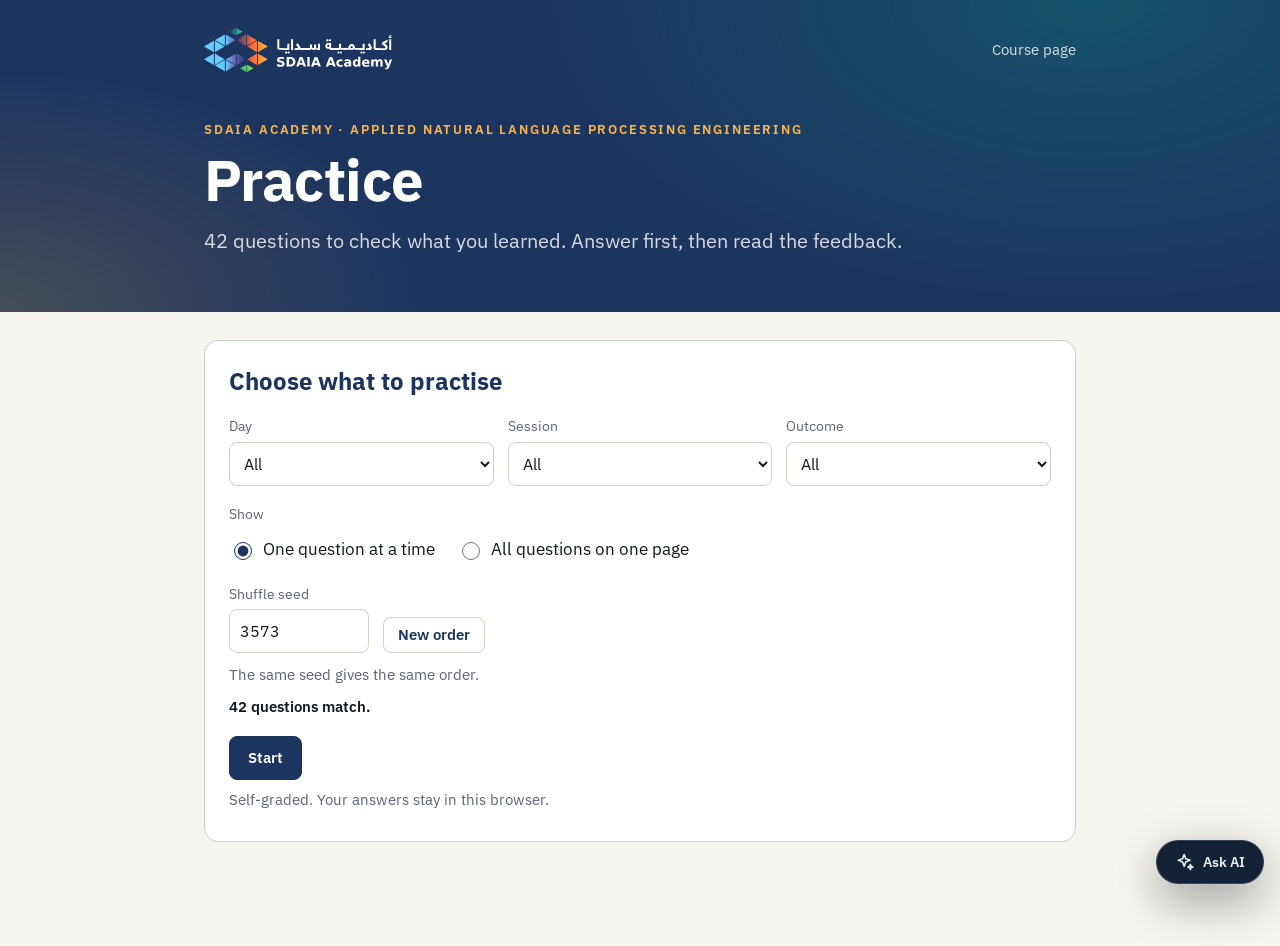
==== commit 12e7f18c: "Publish ae-301 2027.2.0 from a5e4bce" ====
--- a/practice.html
+++ b/practice.html
@@ -15,7 +15,7 @@
 <div class="top"><div class="logo"></div><nav><a href="index.html">Course page</a></nav></div>
 <div class="kicker">SDAIA Academy · Applied Natural Language Processing Engineering</div>
 <h1>Practice</h1>
-<p>41 questions to check what you learned. Answer first, then read the feedback.</p>
+<p>42 questions to check what you learned. Answer first, then read the feedback.</p>
 </div>
 </header>
 <main class="wrap" id="practice">
@@ -71,6 +71,7 @@
 <li><p>On the same split, full fine-tuning of a small encoder reaches test macro F1 0.63 with 530,000 trainable parameters. A rank-8 adapter reaches 0.41 with 9,000. Training memory is not a constraint for this model. Which run do you carry into the comparison with the baseline?</p><ul><li><b>A.</b> The adapter, because a model with fewer trainable parameters always generalises better</li><li><b>B.</b> The full run, because memory is not scarce and it scores higher</li><li><b>C.</b> Neither, because the two runs cannot be compared</li><li><b>D.</b> The adapter, because it trains 98% fewer parameters</li></ul></li>
 <li><p>A routing model scores macro F1 0.91 on a random split and 0.86 when the split keeps each customer on one side. A third of the customers wrote the same complaint more than once. Which number predicts the score on a customer who has never written before?</p><ul><li><b>A.</b> The mean of the two, 0.885</li><li><b>B.</b> Neither, because both numbers were measured on the same data</li><li><b>C.</b> 0.91, because it uses more varied training data</li><li><b>D.</b> 0.86, because no copy of a test message was trained on</li></ul></li>
 <li><p>A colleague fine-tunes with six learning rates, scores each run on the test split, and reports the best test score as the model's quality. What is the flaw?</p><ul><li><b>A.</b> The test split chose the learning rate, so it is no longer unseen</li><li><b>B.</b> The learning rate should be chosen on the training loss</li><li><b>C.</b> The best score should be averaged with the worst</li><li><b>D.</b> Six runs are too few to find a good learning rate for an encoder of this size</li></ul></li>
+<li><p>Sawaqi's leaks team will label 1,000 messages as a leak in the street or a leak at the meter. Two labellers first labelled the same 100: they agree on 82, kappa 0.57, and 14 of the 18 splits are messages about water in the meter box that A called a meter leak and B a street leak. What comes first?</p><ul><li><b>A.</b> Start labelling all 1,000: with 82% agreement the model will average out the noise</li><li><b>B.</b> Keep the 82 messages both agree on and train on them</li><li><b>C.</b> Add a rule for water in the meter box, label the same 100 again blind, then measure</li><li><b>D.</b> Ask a third labeller to settle each of the 18 splits, then train on the settled labels</li></ul></li>
 <li><p>A routing service passes its smoke test: 24 messages, all answered with status 200, and the four edge cases handed to a person. What does this result establish?</p><ul><li><b>A.</b> The service routes at least 20 of 24 messages correctly</li><li><b>B.</b> The model's macro F1 is above the hand-off threshold</li><li><b>C.</b> The service meets its latency budget at the 95th percentile</li><li><b>D.</b> The service answers and handles the edge cases</li></ul></li>
 <li><p>A model card reports macro F1 0.85 on the test split and says the model supports Arabic and English. By variety the scores are MSA 0.94, Gulf 0.86, English 0.81 and Arabizi 0.42. Which line must be added before the card is signed?</p><ul><li><b>A.</b> The average length of a message in tokens</li><li><b>B.</b> The number of parameters of the model</li><li><b>C.</b> Results by variety and a hand-off rule for Arabizi</li><li><b>D.</b> The name of the engineer who trained and evaluated the model</li></ul></li>
 <li><p>A service hands a message to a person when the best probability is below 0.5, or 0.7 for Arabizi. An Arabizi message gets leaks with probability 0.62 and an English message gets billing with 0.55. What happens to the two messages?</p><ul><li><b>A.</b> Both are handed to a person</li><li><b>B.</b> The Arabizi one goes to a person; the English one is routed</li><li><b>C.</b> The English message is handed to a person; the Arabizi one is routed</li><li><b>D.</b> Both are routed by the model</li></ul></li>
@@ -79,7 +80,7 @@
 </section>
 </noscript>
 </main>
-<script type="application/json" id="academy-data">{"v":1,"engine":"1.0.0","build":{"at":"2026-11-15T03:19:01Z","version":"2027.1.0","commit":"93e55d3"},"course":{"id":"ae-301","code":"AE-301","title":"Applied Natural Language Processing Engineering","track":"ai-engineering","lang":"en","dir":"ltr","url":"https://sdaiaacademy.github.io/ae-301/","repo":"SDAIAAcademy/ae-301","home":"index.html","outcomes":[{"id":"LO1","text":"Explain how tokenisation, embeddings and attention turn Arabic and English text into model inputs, and where script, diacritics and dialect break that pipeline, given 50 parallel messages and three tokenisers"},{"id":"LO2","text":"Implement semantic search over a bilingual message archive and measure it for each language variety, given 2,000 synthetic messages and 40 labelled queries"},{"id":"LO3","text":"Implement schema-validated extraction of account numbers, districts and complaint types from free text, masking personal fields before text reaches a hosted model, given 200 messages with gold fields"},{"id":"LO4","text":"Apply low-rank adapter fine-tuning to an encoder within a fixed memory budget and compare it with full fine-tuning, given a routing set split by customer and a free notebook GPU"},{"id":"LO5","text":"Decide among a classical baseline, a prompted generative model and a fine-tuned encoder for message routing, given eight departments, a held-out test set and a latency budget"},{"id":"LO6","text":"Deliver the chosen model as a tested service with a model card that states its limits by language variety, given a smoke-test set"}],"unit":"day","units":[{"n":1,"id":"day1","label":"Day 1","title":"Represent","sessions":[{"n":1,"label":"Session 1","title":"Tokenisation"},{"n":2,"label":"Session 2","title":"Embeddings and semantic search"},{"n":3,"label":"Session 3","title":"Inside the transformer"},{"n":4,"label":"Session 4","title":"Decision models"}]},{"n":2,"id":"day2","label":"Day 2","title":"Generate","sessions":[{"n":1,"label":"Session 1","title":"Generative language models"},{"n":2,"label":"Session 2","title":"Prompting and structured outputs"},{"n":3,"label":"Session 3","title":"Retrieval-augmented generation"},{"n":4,"label":"Session 4","title":"Model selection and evaluation"}]},{"n":3,"id":"day3","label":"Day 3","title":"Adapt","sessions":[{"n":1,"label":"Session 1","title":"Fine-tuning data"},{"n":2,"label":"Session 2","title":"Fine-tuning an encoder"},{"n":3,"label":"Session 3","title":"Low-rank and quantised adapters"},{"n":4,"label":"Session 4","title":"Evaluate and deploy"}]},{"n":4,"id":"day4","label":"Capstone","title":"Capstone: a routing and extraction service and its defence","sessions":[]}]},"ai":{"context":{"course":"context/course.md","courseJs":"context/course.js","day":null,"llms":"llms.txt"},"tasks":[],"tools":[]},"features":{},"strings":{},"questions":[{"id":"check-tokenisers-q1","type":"single","prompt":"Sawaqi routes 60,000 messages a month with a hosted model. Each call sends 180 tokens of instructions and a message of about 15 tokens. Which single change cuts the bill most?","options":[{"key":"A","text":"Translating Arabizi messages to English first"},{"key":"B","text":"Removing diacritics and tatweel from every message"},{"key":"C","text":"Shortening the instructions from 180 to 90 tokens"},{"key":"D","text":"Switching the hosted model to an Arabic tokeniser"}],"correct":[2],"answer":null,"tolerance":null,"unit":null,"explanation":"The instructions are sent with every message and are over 90% of the tokens. Halving them nearly halves the bill; no change to the message comes close.","misconceptions":["Looks at the variety gap in the message and misses that the message is a small part of each call","Treats normalising as a cost saver: it removes a few tokens per message, not the instructions","","Assumes a tokeniser can be swapped: it belongs to the model and cannot be chosen separately"],"lo":["LO1"],"day":1,"session":1,"slide":{"deck":"day1","id":"check-tokenisers","title":"Which change cuts the token bill most?"},"level":null,"pool":"checkpoint"},{"id":"check-semantic-search-q1","type":"single","prompt":"Hessa's agents type an account number into Ghayth's semantic search and get ten unrelated messages. The same search works well for \"brown water in Al-Qalaa\". What do you change?","options":[{"key":"A","text":"Add an exact lookup on the account number beside the vector search"},{"key":"B","text":"Move to a larger embedding model"},{"key":"C","text":"Replace the approximate index by a flat one"},{"key":"D","text":"Embed each message together with its customer's name"}],"correct":[0],"answer":null,"tolerance":null,"unit":null,"explanation":"Embeddings place texts by meaning, and an identifier has none. Exact fields need exact matching; a hybrid of both serves both kinds of query.","misconceptions":["","Believes a larger model understands identifiers: a random number has no meaning at any size","Confuses the index with the representation: an exact index returns the same poor neighbours faster or slower","Assumes more context fixes it: the number is still a string of digits with no meaning to embed"],"lo":["LO2"],"day":1,"session":2,"slide":{"deck":"day1","id":"check-semantic-search","title":"An agent searches for an account number and gets nonsense"},"level":null,"pool":"checkpoint"},{"id":"check-which-family-q1","type":"single","prompt":"A national utility must label 2 million messages a day with one of eight departments, on its own servers without graphics processors, and has 50,000 labelled messages. Which design fits?","options":[{"key":"A","text":"A large prompted decoder that writes the department name"},{"key":"B","text":"An encoder-decoder that translates the message into a label"},{"key":"C","text":"An embedding model and a search over all labelled messages"},{"key":"D","text":"A small encoder with a classification head, fine-tuned on the labels"}],"correct":[3],"answer":null,"tolerance":null,"unit":null,"explanation":"The task is one decision per message with plenty of labels: an encoder reads the message once in both directions and a head returns eight scores, fast enough for processors.","misconceptions":["Reaches for the largest model: a decoder generates token by token and is far too slow and costly at this volume on processors","Mixes up the families: an encoder-decoder is built to produce text such as a translation, not a single label","Uses the embedding as the decision: nearest-neighbour search works, but it stores and searches 50,000 vectors per message where a head needs eight scores",""],"lo":["LO1"],"day":1,"session":3,"slide":{"deck":"day1","id":"check-which-family","title":"Two million messages a day, eight departments"},"level":null,"pool":"checkpoint"},{"id":"check-macro-f1-q1","type":"single","prompt":"A new version raises test macro F1 from 0.85 to 0.87: MSA 0.94 to 0.97, Gulf 0.86 to 0.90, English 0.81 to 0.84, Arabizi 0.42 to 0.31. What do you report?","options":[{"key":"A","text":"An improvement of two points, ready to ship"},{"key":"B","text":"A gain for three varieties, a loss for Arabizi, and a hand-off rule for Arabizi"},{"key":"C","text":"No real change, since the Arabizi test set is too small to matter"},{"key":"D","text":"A regression that must be rolled back in full"}],"correct":[1],"answer":null,"tolerance":null,"unit":null,"explanation":"The average hides a group that got worse. A hand-off rule for that group lets the other three keep their gain.","misconceptions":["Reads the average only: it rose because the large varieties rose, while one customer group lost a quarter of its score","","Treats the small group as noise: 51 messages are few, but an 11-point drop on them is a pattern to investigate, not to ignore","Throws away a real gain: three varieties improved, and the Arabizi loss can be contained with a hand-off rule"],"lo":["LO5"],"day":1,"session":4,"slide":{"deck":"day1","id":"check-macro-f1","title":"One number went up. Did the router get better?"},"level":null,"pool":"checkpoint"},{"id":"review-day-1-q1","type":"single","prompt":"A message contains العَدّاد with diacritics. The Arabic tokeniser returns [UNK] and the router sends the message to the wrong department. Where is the fix?","options":[{"key":"A","text":"Retrain the router with more epochs"},{"key":"B","text":"Ask for a tokeniser with a larger vocabulary"},{"key":"C","text":"Leave it, since diacritics are rare in customer messages"},{"key":"D","text":"Normalise the text before the tokeniser sees it"}],"correct":[3],"answer":null,"tolerance":null,"unit":null,"explanation":"The failure happens before the model: the tokeniser has no piece with a diacritic. Removing diacritics first turned 1,052 unknown pieces into 0.","misconceptions":["Blames the classifier: it never received the word, so no amount of training on clean text helps","Changes the wrong part: a larger vocabulary trained on text without diacritics still has no piece for them","Treats a systematic spelling problem as rare noise: 1,052 pieces were unknown in the archive",""],"lo":["LO1"],"day":2,"session":null,"slide":{"deck":"day2","id":"review-day-1","title":"Before we generate anything"},"level":null,"pool":"checkpoint"},{"id":"check-sampling-q1","type":"single","prompt":"Ghayth routes with a prompted model. The same message is sent to billing on one run and to meters on the next. What do you change first?","options":[{"key":"A","text":"Add ten examples to the prompt"},{"key":"B","text":"Set the temperature to 0 and limit the output to a label"},{"key":"C","text":"Move to a larger model"},{"key":"D","text":"Call the model three times and take the majority"}],"correct":[1],"answer":null,"tolerance":null,"unit":null,"explanation":"The variation comes from the draw, not from the model's knowledge. Remove the draw for a decision; then measure whether the single answer is right.","misconceptions":["Adds examples before removing the randomness: with sampling on, a longer prompt still gives two answers","","Buys a bigger model to fix a setting: a larger model sampled at a high temperature also varies","Hides the variation instead of removing it: a majority vote triples the cost of every message"],"lo":["LO5"],"day":2,"session":1,"slide":{"deck":"day2","id":"check-sampling","title":"The same message, a different department each run"},"level":null,"pool":"checkpoint"},{"id":"check-structured-outputs-q1","type":"single","prompt":"You switch on constrained decoding. Every reply now parses and matches the schema. Which check can you still not drop?","options":[{"key":"A","text":"That every reply has the three keys"},{"key":"B","text":"That the district is one of the eight in the list"},{"key":"C","text":"That the account placeholder is one that occurs in this message"},{"key":"D","text":"That the reply is JSON and nothing else"}],"correct":[2],"answer":null,"tolerance":null,"unit":null,"explanation":"A schema can say \"a string\" or \"one of these eight\". It cannot say \"a value that is true of this message\". That stays in your validator and in your precision and recall.","misconceptions":["Keeps a check the constraint already covers: a missing key can no longer occur","Same: the constraint restricts the district to the list, so this can no longer fail","","Checks the format again: valid JSON is exactly what constrained decoding guarantees"],"lo":["LO3"],"day":2,"session":2,"slide":{"deck":"day2","id":"check-structured-outputs","title":"The provider now guarantees schema-valid JSON"},"level":null,"pool":"checkpoint"},{"id":"check-grounded-q1","type":"single","prompt":"A customer asks what the second residential tier costs. The top chunk is R-02, which lists all four tiers. The reply says \"SAR 1.20 [R-02]\"; the rule says SAR 2.50. Where do you look first?","options":[{"key":"A","text":"At the generator: the prompt and how the four tiers read in one sentence"},{"key":"B","text":"At the retriever: return ten chunks instead of three"},{"key":"C","text":"At the index: replace keywords by embeddings"},{"key":"D","text":"At the model: fine-tune it on the rule book"}],"correct":[0],"answer":null,"tolerance":null,"unit":null,"explanation":"Retrieval did its job: the rule is in the context and is cited. The error is in reading it, so the fix is the prompt or the form of the chunk, for example one tier per line.","misconceptions":["","Blames retrieval although the gold rule is the top hit: more chunks add more figures to confuse","Changes the index although the right chunk was found: embeddings would retrieve the same rule","Moves facts into weights: the tariff changes every quarter, and the model would still have to pick the right tier"],"lo":["LO2"],"day":2,"session":3,"slide":{"deck":"day2","id":"check-grounded","title":"The right rule, the wrong price"},"level":null,"pool":"checkpoint"},{"id":"check-model-selection-q1","type":"single","prompt":"The smaller model matches the larger one on English and MSA, loses 20 points on Arabizi, and costs less than half. 15% of messages are Arabizi. What do you recommend?","options":[{"key":"A","text":"The smaller model for everything, since it costs less than half"},{"key":"B","text":"The larger model for everything, since it is better somewhere"},{"key":"C","text":"Either one, since the two models are equivalent"},{"key":"D","text":"Route by variety: the larger model or a person for Arabizi; confirm on more messages"}],"correct":[3],"answer":null,"tolerance":null,"unit":null,"explanation":"The choice is per group of messages, not per system. Each model is used where it is good enough, and ten messages per variety is a reason to confirm before signing.","misconceptions":["Decides on the average cost and forgets who pays for it: one customer in seven would be routed much worse","Pays the higher price for the 85% of messages where the cheaper model is as good","Reads a tie on ten messages per variety as proof: the sample cannot separate close models, so the question stays open rather than closed",""],"lo":["LO5"],"day":2,"session":4,"slide":{"deck":"day2","id":"check-model-selection","title":"The cheaper model ties on English"},"level":null,"pool":"checkpoint"},{"id":"review-day-2-q1","type":"single","prompt":"Ghayth extracts fields with a hosted model. A reply has valid JSON with \"account_number\": \"3055512345\". The message, as sent, contained [ACCOUNT_1]. What does the service do with this reply?","options":[{"key":"A","text":"Accepts it, since it matches the account pattern"},{"key":"B","text":"Rejects it, since the model only ever saw a placeholder"},{"key":"C","text":"Accepts it if the number exists in the customer table"},{"key":"D","text":"Asks a second model whether the number is plausible"}],"correct":[1],"answer":null,"tolerance":null,"unit":null,"explanation":"Masking makes invention provable: any real-looking account number in the reply cannot have come from the message. The validator rejects it and the repair call asks again.","misconceptions":["Checks the shape only: the number looks like an account number, yet the model never saw one","","Lets an invented value pass because it happens to exist in a table","Replaces a rule with a guess: the validator knows the mapping, so nothing needs estimating"],"lo":["LO3"],"day":3,"session":null,"slide":{"deck":"day3","id":"review-day-2","title":"Before we train anything"},"level":null,"pool":"checkpoint"},{"id":"check-test-set-q1","type":"single","prompt":"A colleague fine-tunes the encoder with six learning rates, scores every run on the test split and reports the best: macro F1 0.66. What is the honest status of that number?","options":[{"key":"A","text":"Too few runs: with twelve learning rates it would be reliable"},{"key":"B","text":"Fine, since the test messages were never used for training"},{"key":"C","text":"Optimistic: the test split chose the run, so it is no longer unseen"},{"key":"D","text":"Invalid: all six runs must be repeated on new data"}],"correct":[2],"answer":null,"tolerance":null,"unit":null,"explanation":"The best of six test scores is partly luck that fits this test split. Choose on the validation split; then measure the chosen run once on the test split.","misconceptions":["Sees a search problem: more runs would make the selection effect larger, not smaller","Treats selection as harmless because no weights were trained on the test data","","Throws the work away: the runs are valid, only the choice must move to validation"],"lo":["LO4"],"day":3,"session":1,"slide":{"deck":"day3","id":"check-test-set","title":"Six learning rates, one test set"},"level":null,"pool":"checkpoint"},{"id":"check-validation-peak-q1","type":"single","prompt":"You fine-tune for 40 epochs. Validation macro F1 is highest at epoch 12 and slightly lower afterwards, while the training loss falls to 0.01. Which weights do you measure on the test split?","options":[{"key":"A","text":"Those of epoch 12, the best validation epoch"},{"key":"B","text":"Those of epoch 40, where the loss is lowest"},{"key":"C","text":"Those of whichever epoch scores best on the test split"},{"key":"D","text":"An average of the weights of all 40 epochs"}],"correct":[0],"answer":null,"tolerance":null,"unit":null,"explanation":"The validation split exists to make this choice. After its peak, the model fits the training messages more closely without doing better on unseen ones.","misconceptions":["","Trusts the training loss: it measures memory of the training messages, not skill on new ones","Lets the test split choose the epoch, which makes its score optimistic","Averages good and overfitted weights without a reason to expect a gain"],"lo":["LO4"],"day":3,"session":2,"slide":{"deck":"day3","id":"check-validation-peak","title":"Validation peaked early"},"level":null,"pool":"checkpoint"},{"id":"check-adapters-q1","type":"single","prompt":"Latifa updates the tariff rule book four times a year. A colleague proposes a new low-rank adapter each quarter so that Ghayth \"knows\" the current prices. What do you answer?","options":[{"key":"A","text":"Yes, with a higher rank so that the adapter can hold the prices"},{"key":"B","text":"Yes, but with full fine-tuning, since adapters lose quality"},{"key":"C","text":"No: adapters over quantised weights would round the prices"},{"key":"D","text":"No: keep prices in the rule book and retrieve them; adapt for skills"}],"correct":[3],"answer":null,"tolerance":null,"unit":null,"explanation":"A changed file is searchable, citable and auditable within minutes. Weights give no citation and no guarantee that the old price is gone.","misconceptions":["Assumes rank is the issue: no rank makes weights a reliable store for exact prices","Moves the same mistake to more weights: full fine-tuning stores prices no more reliably","Treats quantisation as the risk when the problem is where the facts live",""],"lo":["LO4"],"day":3,"session":3,"slide":{"deck":"day3","id":"check-adapters","title":"The tariff changes every quarter"},"level":null,"pool":"checkpoint"},{"id":"check-model-card-q1","type":"single","prompt":"The served router scores macro F1 0.85 overall and 0.42 for Arabizi, and hands 94% of Arabizi messages to a person. Which sentence belongs in the model card?","options":[{"key":"A","text":"\"Supports Arabic and English with a macro F1 of 0.85.\""},{"key":"B","text":"\"Arabizi support will improve in the next version.\""},{"key":"C","text":"\"Arabizi: macro F1 0.42; 94% of these messages go to a person.\""},{"key":"D","text":"\"Performance varies with out-of-distribution orthography.\""}],"correct":[2],"answer":null,"tolerance":null,"unit":null,"explanation":"A card states the limit by group, with the number and with what the service does about it, in words its reader can staff against.","misconceptions":["States the average and a language list: true, and hides the one group the model fails","Promises a fix instead of stating today's limit: a card describes the model as it is served","","Hides the limit in a technical term that a contact-centre lead cannot act on"],"lo":["LO6"],"day":3,"session":4,"slide":{"deck":"day3","id":"check-model-card","title":"One sentence about Arabizi"},"level":null,"pool":"checkpoint"},{"id":"q-tokens-01","type":"single","prompt":"A utility's messages are sent to a hosted model. For the same complaint, the provider reports 14 tokens for the English version and 46 for the Modern Standard Arabic version. The Arabic text has no diacritics and no typos. What is the most likely cause?","options":[{"key":"A","text":"The Arabic text was not normalised before it was sent"},{"key":"B","text":"The Arabic message contains more words than the English one"},{"key":"C","text":"The model's tokeniser was trained mostly on English text"},{"key":"D","text":"The provider counts Arabic characters instead of tokens"}],"correct":[2],"answer":null,"tolerance":null,"unit":null,"explanation":"A byte-level tokeniser with few Arabic merges falls back to short byte pieces, about two per letter, so the same content costs about three times the tokens.","misconceptions":["Reaches for normalisation when the text is already clean","Counts words: Arabic versions of the same complaint have fewer words, not three times more","","Confuses the unit: providers bill tokens, and characters would give a different ratio"],"lo":["LO1"],"day":1,"session":1,"slide":{"deck":"day1","id":"tokens-per-variety","title":"The same complaint costs a different number of tokens in each variety"},"level":"analyze","pool":"practice"},{"id":"q-tokens-02","type":"single","prompt":"An Arabic WordPiece tokeniser turns the word العِداد (with one diacritic) into [UNK], and the same word without the diacritic into two known pieces. Where does the failure come from?","options":[{"key":"A","text":"The vocabulary has no piece with a diacritic"},{"key":"B","text":"The classifier after the tokeniser was never trained on this word"},{"key":"C","text":"The message mixes two scripts in one word"},{"key":"D","text":"The word is too long for the tokeniser's maximum length"}],"correct":[0],"answer":null,"tolerance":null,"unit":null,"explanation":"The tokeniser's training text had no diacritics, so no vocabulary piece contains one and the whole word becomes unknown.","misconceptions":["","Locates the failure after the step where it happens","Sees a script problem where there is one script","Blames length: the word has six letters"],"lo":["LO1"],"day":1,"session":1,"slide":{"deck":"day1","id":"two-failures-traced","title":"Two failures, each traced to its cause"},"level":"analyze","pool":"practice"},{"id":"q-tokens-03","type":"single","prompt":"A routing call sends 200 tokens of instructions and a message of 20 tokens. The input price is 0.50 USD per million tokens. What do 1,000 calls cost in input tokens?","options":[{"key":"A","text":"0.01 USD"},{"key":"B","text":"0.10 USD"},{"key":"C","text":"0.11 USD"},{"key":"D","text":"1.10 USD"}],"correct":[2],"answer":null,"tolerance":null,"unit":null,"explanation":"Each call sends 220 tokens; 1,000 calls are 220,000 tokens, which is 0.22 of a million, times 0.50 USD = 0.11 USD.","misconceptions":["Prices the messages only and forgets the instructions","Prices the instructions only and forgets the messages","","Slips one decimal place in the conversion to millions"],"lo":["LO1"],"day":1,"session":1,"slide":{"deck":"day1","id":"price-per-thousand","title":"Price the difference, then look at what you are paying for"},"level":"apply","pool":"practice"},{"id":"q-attention-01","type":"single","prompt":"You compute the attention weights of one head for a six-token sentence in a decoder. What must be true of the row of the third token?","options":[{"key":"A","text":"It is zero for tokens one and two and sums to 1"},{"key":"B","text":"It is equal for all six tokens and sums to the number of tokens"},{"key":"C","text":"It is zero for the third token itself and sums to the number of heads"},{"key":"D","text":"It is zero for tokens four to six and sums to 1"}],"correct":[3],"answer":null,"tolerance":null,"unit":null,"explanation":"A decoder masks every later position before the softmax, so those weights are exactly zero, and a softmax row sums to 1.","misconceptions":["Reverses the mask: a decoder looks back, not ahead","Confuses attention with an average over all tokens","Mixes up the softmax over tokens with the number of heads",""],"lo":["LO1"],"day":1,"session":3,"slide":{"deck":"day1","id":"encoder-sees-both-ways","title":"An encoder reads both ways; a decoder only looks back"},"level":"understand","pool":"practice"},{"id":"q-attention-02","type":"single","prompt":"A team must tag every word of a message as part of a district name, part of an account number, or neither. They have 3,000 labelled messages and need answers in milliseconds on a processor. Which design fits best?","options":[{"key":"A","text":"A decoder prompted to rewrite the message with tags"},{"key":"B","text":"An encoder with one classification score per token"},{"key":"C","text":"An embedding model and a nearest-neighbour search per message"},{"key":"D","text":"An encoder with one classification score per message"}],"correct":[1],"answer":null,"tolerance":null,"unit":null,"explanation":"The task needs one decision per token, with both sides of the word in view: an encoder with a token-classification head does that in one pass.","misconceptions":["Generates text for a labelling task, at many times the latency","","Returns similar messages, not a label for each word","Gives one label for the whole message, which cannot mark single words"],"lo":["LO1"],"day":1,"session":3,"slide":{"deck":"day1","id":"which-family-for-which-job","title":"Match the family to the job before you match the model"},"level":"evaluate","pool":"practice"},{"id":"q-search-01","type":"single","prompt":"A search returns its top 10 messages for a query. The query has 6 relevant messages in the archive, and 3 of them are in the top 10. What is recall at 10?","options":[{"key":"A","text":"0.30"},{"key":"B","text":"0.50"},{"key":"C","text":"0.60"},{"key":"D","text":"1.00"}],"correct":[1],"answer":null,"tolerance":null,"unit":null,"explanation":"Recall at 10 divides the relevant messages found (3) by the relevant messages a list of ten could hold, min(10, 6) = 6: 0.50.","misconceptions":["Divides by the length of the list: that is precision at 10","","Divides the relevant messages by the list length","Counts a query as solved when any relevant message appears"],"lo":["LO2"],"day":1,"session":2,"slide":{"deck":"day1","id":"recall-at-ten","title":"Recall at 10: of the relevant messages a top-10 list could hold, how many it holds"},"level":"apply","pool":"practice"},{"id":"q-search-02","type":"single","prompt":"A character n-gram search scores recall at 10 of 0.45 for English queries and 0.03 for queries written in Arabizi. The relevant messages for each query are in all four varieties. What explains the Arabizi number best?","options":[{"key":"A","text":"The metric divides by the wrong number of relevant messages for this variety"},{"key":"B","text":"Arabizi queries are shorter than English queries"},{"key":"C","text":"The index holds fewer Arabizi messages than it should"},{"key":"D","text":"Arabizi spellings vary, so few letter sequences are shared"}],"correct":[3],"answer":null,"tolerance":null,"unit":null,"explanation":"A lexical search finds shared letter sequences; Arabizi has no fixed spelling, so a query shares few of them even with other Arabizi messages, and none with Arabic script.","misconceptions":["Suspects the metric although the same code scored English","Blames length: the queries are of similar length in every variety","Suspects the index when the baseline simply cannot match across spellings",""],"lo":["LO2"],"day":1,"session":2,"slide":{"deck":"day1","id":"ngram-baseline-by-variety","title":"A character n-gram baseline finds its own script and little else"},"level":"analyze","pool":"practice"},{"id":"q-search-03","type":"single","prompt":"Agents search the archive two ways: by a description of the problem, and by a ticket number such as SW-48213. The vector search is good at the first and poor at the second. What should the team build?","options":[{"key":"A","text":"An exact lookup for ticket numbers beside it"},{"key":"B","text":"A second vector index that holds only ticket numbers"},{"key":"C","text":"A rule that rewrites ticket numbers into words before embedding"},{"key":"D","text":"A larger embedding model for both kinds of query"}],"correct":[0],"answer":null,"tolerance":null,"unit":null,"explanation":"A ticket number has no meaning to embed; exact identifiers need exact matching, and the two searches can sit side by side.","misconceptions":["","Keeps the wrong tool for the job in a second copy","Invents a transformation that adds no meaning","Expects size to give meaning to an identifier"],"lo":["LO2"],"day":1,"session":2,"slide":{"deck":"day1","id":"where-meaning-search-fails","title":"Semantic search fails where there is no meaning to embed"},"level":"evaluate","pool":"practice"},{"id":"q-rag-01","type":"single","prompt":"A grounded assistant answers 20 questions from a rule book. For 5 wrong answers, the rule that answers the question was not among the retrieved chunks. For 2 others, the rule was retrieved and the reply states a wrong figure. Which part needs work first?","options":[{"key":"A","text":"The evaluation set, because seven errors in twenty are too many to be real"},{"key":"B","text":"The generator, because it wrote all seven wrong answers"},{"key":"C","text":"The retriever, because five errors happen before the model reads"},{"key":"D","text":"The prompt, because a stricter prompt fixes both kinds"}],"correct":[2],"answer":null,"tolerance":null,"unit":null,"explanation":"In five cases the model never saw the rule, so no prompt can fix them; the retriever is the larger and earlier cause.","misconceptions":["Dismisses the measurement instead of reading it","Attributes every error to the last step of the pipeline","","Expects a prompt to supply a rule that is not in the context"],"lo":["LO2"],"day":2,"session":3,"slide":{"deck":"day2","id":"score-the-two-parts-apart","title":"Score the retriever and the generator apart"},"level":"analyze","pool":"practice"},{"id":"q-rag-02","type":"single","prompt":"A grounded assistant must tell the customer when the rule book does not answer a question. Why does the course ask for the exact reply NOT_IN_RULES and not a polite sentence?","options":[{"key":"A","text":"A fixed string is cheaper to generate than a sentence"},{"key":"B","text":"Code can detect it, count it and hand the question on"},{"key":"C","text":"Customers prefer short replies to long ones"},{"key":"D","text":"The model cannot write polite sentences when the temperature is 0"}],"correct":[1],"answer":null,"tolerance":null,"unit":null,"explanation":"An exact string can be tested and acted on by code; a free sentence that means the same cannot be counted reliably.","misconceptions":["Thinks of token cost, which is negligible here","","Confuses the internal signal with the text a customer finally sees","Misreads what temperature does"],"lo":["LO2"],"day":2,"session":3,"slide":{"deck":"day2","id":"answer-from-the-rules-only","title":"Answer from the rules, cite the rule, or say the rules are silent"},"level":"understand","pool":"practice"},{"id":"q-extract-01","type":"single","prompt":"An extractor is scored on 100 messages for the field district. The gold data has a district in 60 messages. The extractor returns a district in 50 messages, and 45 of those are right. What are precision and recall for this field?","options":[{"key":"A","text":"Precision 0.45, recall 0.75"},{"key":"B","text":"Precision 0.75, recall 0.90"},{"key":"C","text":"Precision 0.90, recall 0.45"},{"key":"D","text":"Precision 0.90, recall 0.75"}],"correct":[3],"answer":null,"tolerance":null,"unit":null,"explanation":"Precision is right values over returned values, 45 / 50 = 0.90; recall is right values over gold values, 45 / 60 = 0.75.","misconceptions":["Divides the right values by all 100 messages for precision","Swaps the two definitions","Divides the right values by all 100 messages for recall",""],"lo":["LO3"],"day":2,"session":2,"slide":{"deck":"day2","id":"valid-json-is-not-right","title":"Valid JSON every time is a format guarantee, not a correctness guarantee"},"level":"apply","pool":"practice"},{"id":"q-extract-02","type":"single","prompt":"Before a message goes to a hosted model, the account number is replaced by [ACCOUNT_1]. The model returns the account field as 3055512345. The message had no such number. What should the service do?","options":[{"key":"A","text":"Reject it, because the model only saw a placeholder"},{"key":"B","text":"Accept it when the number exists in the customer table"},{"key":"C","text":"Reject it only when the confidence is low"},{"key":"D","text":"Accept it, because it matches the pattern of an account number"}],"correct":[0],"answer":null,"tolerance":null,"unit":null,"explanation":"The model saw masked text, so a real-looking number in its answer cannot come from the message: it is invented, and the validator rejects it.","misconceptions":["","Lets an invented value pass because it happens to exist","Waits for a confidence that an extraction reply does not carry","Checks the shape of the value and not where it came from"],"lo":["LO3"],"day":2,"session":2,"slide":{"deck":"day2","id":"mask-before-it-leaves","title":"Mask personal fields before the text leaves, and put them back after"},"level":"evaluate","pool":"practice"},{"id":"q-extract-03","type":"single","prompt":"A masking step replaces phone numbers that match 05 and eight digits. Its test passes on 200 messages. In production, a customer writes the phone number as ٠٥٥ ١٢٣ ٤٥٦٧ and it reaches the hosted model. Which two things did the masking miss?","options":[{"key":"A","text":"A wrong country code and a missing name"},{"key":"B","text":"Diacritics on the digits and a long message"},{"key":"C","text":"A second phone number and a greeting in English"},{"key":"D","text":"Arabic-Indic digits, and spaces in the number"}],"correct":[3],"answer":null,"tolerance":null,"unit":null,"explanation":"The pattern expects ten Western digits in a row; this number is in Arabic-Indic digits and is broken by spaces, so the pattern never matches.","misconceptions":["Looks for causes that are not in the example","Applies letter problems to digits","Invents content the message does not have",""],"lo":["LO3"],"day":2,"session":2,"slide":{"deck":"day2","id":"masking-has-a-test","title":"A masking step without a test is a hope"},"level":"analyze","pool":"practice"},{"id":"q-extract-04","type":"single","prompt":"An extraction reply fails validation, is repaired once, and fails again. The course's loop then logs the failure and returns no fields. Why does it not try a third and fourth time?","options":[{"key":"A","text":"A third reply would overwrite the log entry of the first"},{"key":"B","text":"Validation errors are random, so further retries could make no difference"},{"key":"C","text":"Each retry costs a call and rarely succeeds after two failures"},{"key":"D","text":"The provider forbids more than two calls for one message"}],"correct":[2],"answer":null,"tolerance":null,"unit":null,"explanation":"Retries have a price and falling returns; a logged failure goes to a person, which is safer than a guessed value.","misconceptions":["Misunderstands the log, which keeps one entry per attempt","Treats systematic errors as chance","","Invents a provider rule"],"lo":["LO3"],"day":2,"session":2,"slide":{"deck":"day2","id":"validate-repair-log","title":"Validate, repair once, then log and hand off"},"level":"understand","pool":"practice"},{"id":"q-lora-01","type":"single","prompt":"A linear layer has a weight matrix of 512 by 512. You add a low-rank adapter of rank 4 to it. How many trainable numbers does the adapter have?","options":[{"key":"A","text":"2,048"},{"key":"B","text":"4,096"},{"key":"C","text":"8,192"},{"key":"D","text":"262,144"}],"correct":[1],"answer":null,"tolerance":null,"unit":null,"explanation":"A has 4 × 512 numbers and B has 512 × 4: 2,048 + 2,048 = 4,096.","misconceptions":["Counts only one of the two matrices","","Doubles the rank or counts each matrix twice","Counts the frozen weight matrix itself"],"lo":["LO4"],"day":3,"session":3,"slide":{"deck":"day3","id":"low-rank-update","title":"Freeze the weight matrix; learn its change as two thin matrices"},"level":"apply","pool":"practice"},{"id":"q-lora-02","type":"single","prompt":"A model has 100 million parameters. With Adam, a trainable weight needs 16 bytes during training and a frozen 32-bit weight needs 4 bytes. You train adapters that are 1% of the parameters and freeze the rest. About how much memory do the weights need during training?","options":[{"key":"A","text":"0.4 GB"},{"key":"B","text":"0.6 GB"},{"key":"C","text":"1.6 GB"},{"key":"D","text":"2.0 GB"}],"correct":[0],"answer":null,"tolerance":null,"unit":null,"explanation":"Frozen: 99 million × 4 bytes = 396 MB. Trainable: 1 million × 16 bytes = 16 MB. Together about 412 MB, or 0.4 GB.","misconceptions":["","Adds a full copy of gradients for the frozen weights","Charges every weight as trainable","Charges every weight as trainable and adds the frozen copy again"],"lo":["LO4"],"day":3,"session":3,"slide":{"deck":"day3","id":"memory-budget","title":"Training keeps every trainable weight four times"},"level":"apply","pool":"practice"},{"id":"q-lora-03","type":"single","prompt":"On the same split, full fine-tuning of a small encoder reaches test macro F1 0.63 with 530,000 trainable parameters. A rank-8 adapter reaches 0.41 with 9,000. Training memory is not a constraint for this model. Which run do you carry into the comparison with the baseline?","options":[{"key":"A","text":"The adapter, because a model with fewer trainable parameters always generalises better"},{"key":"B","text":"The full run, because memory is not scarce and it scores higher"},{"key":"C","text":"Neither, because the two runs cannot be compared"},{"key":"D","text":"The adapter, because it trains 98% fewer parameters"}],"correct":[1],"answer":null,"tolerance":null,"unit":null,"explanation":"An adapter trades quality for memory; when memory is not scarce, the saving buys nothing and the higher score decides.","misconceptions":["Turns a tendency into a rule that the measured scores contradict","","Refuses a comparison made on the same split with the same metric","Optimises a number that is not the constraint"],"lo":["LO4"],"day":3,"session":3,"slide":{"deck":"day3","id":"adapter-vs-full","title":"The adapter trains 1.7% of the weights and gives up 13 points"},"level":"evaluate","pool":"practice"},{"id":"q-split-01","type":"single","prompt":"A routing model scores macro F1 0.91 on a random split and 0.86 when the split keeps each customer on one side. A third of the customers wrote the same complaint more than once. Which number predicts the score on a customer who has never written before?","options":[{"key":"A","text":"The mean of the two, 0.885"},{"key":"B","text":"Neither, because both numbers were measured on the same data"},{"key":"C","text":"0.91, because it uses more varied training data"},{"key":"D","text":"0.86, because no copy of a test message was trained on"}],"correct":[3],"answer":null,"tolerance":null,"unit":null,"explanation":"With a random split, near-copies of test messages sit in the training set, so the test is partly a memory test; the split by customer removes that.","misconceptions":["Averages a biased and an unbiased estimate","Overlooks that the way of splitting is exactly what differs","Mistakes leakage for variety",""],"lo":["LO4"],"day":3,"session":1,"slide":{"deck":"day3","id":"leak-inflates-the-score","title":"A random split tests the model on messages it has nearly seen"},"level":"analyze","pool":"practice"},{"id":"q-split-02","type":"single","prompt":"A colleague fine-tunes with six learning rates, scores each run on the test split, and reports the best test score as the model's quality. What is the flaw?","options":[{"key":"A","text":"The test split chose the learning rate, so it is no longer unseen"},{"key":"B","text":"The learning rate should be chosen on the training loss"},{"key":"C","text":"The best score should be averaged with the worst"},{"key":"D","text":"Six runs are too few to find a good learning rate for an encoder of this size"}],"correct":[0],"answer":null,"tolerance":null,"unit":null,"explanation":"Choosing among runs by test score fits the choice to the test split; a validation split is for choosing, the test split for one final measurement.","misconceptions":["","Chooses on the data the model has memorised","Proposes arithmetic that does not remove the selection effect","Focuses on the size of the search and misses the leak"],"lo":["LO4"],"day":3,"session":2,"slide":{"deck":"day3","id":"pick-the-epoch-on-validation","title":"The training loss keeps falling; the validation score stops"},"level":"evaluate","pool":"practice"},{"id":"q-decide-01","type":"single","prompt":"A router for three departments has F1 of 0.90 for billing (500 test messages), 0.80 for supply (400) and 0.10 for connections (100). What is its macro F1?","options":[{"key":"A","text":"0.60"},{"key":"B","text":"0.72"},{"key":"C","text":"0.78"},{"key":"D","text":"0.90"}],"correct":[0],"answer":null,"tolerance":null,"unit":null,"explanation":"Macro F1 is the plain mean over departments: (0.90 + 0.80 + 0.10) / 3 = 0.60.","misconceptions":["","Rounds a size-weighted mean downwards","Weights each department by its number of messages","Reports the best department"],"lo":["LO5"],"day":1,"session":4,"slide":{"deck":"day1","id":"macro-f1-by-hand","title":"Macro F1 gives every department one vote, however small"},"level":"apply","pool":"practice"},{"id":"q-decide-02","type":"single","prompt":"Three routers are measured on the same test split. A: macro F1 0.85, Arabizi 0.42, 5 ms at the 95th percentile, no cost per call. B: 0.88, Arabizi 0.70, 900 ms, 0.04 USD per 1,000. C: 0.63, Arabizi 0.28, 20 ms, no cost per call. The budget is 300 ms at the 95th percentile. Which recommendation holds?","options":[{"key":"A","text":"A for all messages, and nothing more to do"},{"key":"B","text":"A, with Arabizi handed to a person or sent to B off the real-time path"},{"key":"C","text":"B for all messages, because it has the highest macro F1"},{"key":"D","text":"C for all messages, because a neural model will improve as more data arrives"}],"correct":[1],"answer":null,"tolerance":null,"unit":null,"explanation":"B breaks the latency budget and C is worse than A everywhere; A fits the budget, and its weak variety needs a hand-off or a slower path.","misconceptions":["Accepts 0.42 for one customer group without a rule for it","","Ignores the latency budget","Chooses on a hope instead of the measurements"],"lo":["LO5"],"day":2,"session":4,"slide":{"deck":"day2","id":"choose-on-four-columns","title":"A model is chosen on four columns, and a leaderboard has one"},"level":"evaluate","pool":"practice"},{"id":"q-decide-03","type":"single","prompt":"On 40 test messages, ten per variety, model X scores 0.70 for Gulf and model Y scores 0.60. On 400 messages, 150 of them Gulf, the two models score 0.82 and 0.84 for Gulf. What should you conclude?","options":[{"key":"A","text":"X is better for Gulf, as the first test showed"},{"key":"B","text":"Y is better for Gulf, as the second test showed"},{"key":"C","text":"The two are close for Gulf; ten messages cannot rank them"},{"key":"D","text":"The second test is wrong, because both scores changed between the tests"}],"correct":[2],"answer":null,"tolerance":null,"unit":null,"explanation":"With ten messages one error moves the score by several points; on 150 messages the models are two points apart, which is still within noise.","misconceptions":["Trusts the smaller sample","Reads a two-point gap as a ranking","","Expects scores to be stable across sample sizes"],"lo":["LO5"],"day":2,"session":4,"slide":{"deck":"day2","id":"forty-messages-are-few","title":"Forty messages, ten per variety: enough to find failures, not to rank close models"},"level":"analyze","pool":"practice"},{"id":"q-decide-04","type":"single","prompt":"A prompted router gives the same message two different departments on two runs. The team sets the temperature to 0 and the label is now stable. What do they know about the label?","options":[{"key":"A","text":"It is stable; whether it is right is unmeasured"},{"key":"B","text":"It is correct, because the model is now certain"},{"key":"C","text":"It is the label most customers would choose"},{"key":"D","text":"It will stay the same after a change to another model"}],"correct":[0],"answer":null,"tolerance":null,"unit":null,"explanation":"Temperature 0 removes the random draw; the single remaining answer is the model's most likely one, right or wrong.","misconceptions":["","Confuses repeatability with correctness","Reads a model probability as a survey","Extends a setting's effect to another model"],"lo":["LO5"],"day":2,"session":1,"slide":{"deck":"day2","id":"settings-follow-the-task","title":"Set the knobs by what a wrong output costs"},"level":"understand","pool":"practice"},{"id":"q-serve-01","type":"single","prompt":"A routing service passes its smoke test: 24 messages, all answered with status 200, and the four edge cases handed to a person. What does this result establish?","options":[{"key":"A","text":"The service routes at least 20 of 24 messages correctly"},{"key":"B","text":"The model's macro F1 is above the hand-off threshold"},{"key":"C","text":"The service meets its latency budget at the 95th percentile"},{"key":"D","text":"The service answers and handles the edge cases"}],"correct":[3],"answer":null,"tolerance":null,"unit":null,"explanation":"A smoke test checks that the service answers and handles edge cases; quality needs the held-out test split, and latency its own measurement.","misconceptions":["Reads correctness into a test that did not check labels","Mixes a score with a threshold","Assumes a timing that the test did not take",""],"lo":["LO6"],"day":3,"session":4,"slide":{"deck":"day3","id":"smoke-test-is-not-quality","title":"A smoke test proves the service is alive and sane at the edges"},"level":"understand","pool":"practice"},{"id":"q-serve-02","type":"single","prompt":"A model card reports macro F1 0.85 on the test split and says the model supports Arabic and English. By variety the scores are MSA 0.94, Gulf 0.86, English 0.81 and Arabizi 0.42. Which line must be added before the card is signed?","options":[{"key":"A","text":"The average length of a message in tokens"},{"key":"B","text":"The number of parameters of the model"},{"key":"C","text":"Results by variety and a hand-off rule for Arabizi"},{"key":"D","text":"The name of the engineer who trained and evaluated the model"}],"correct":[2],"answer":null,"tolerance":null,"unit":null,"explanation":"A card states limits by subgroup: one customer group is served far worse than the average says, and the card must say when its messages go to a person.","misconceptions":["Adds a statistic that does not show the failure","Adds a fact that changes no decision","","Adds provenance where the missing part is a limit"],"lo":["LO6"],"day":3,"session":4,"slide":{"deck":"day3","id":"model-card-by-variety","title":"A model card says who the model fails, and what happens then"},"level":"evaluate","pool":"practice"},{"id":"q-serve-03","type":"single","prompt":"A service hands a message to a person when the best probability is below 0.5, or 0.7 for Arabizi. An Arabizi message gets leaks with probability 0.62 and an English message gets billing with 0.55. What happens to the two messages?","options":[{"key":"A","text":"Both are handed to a person"},{"key":"B","text":"The Arabizi one goes to a person; the English one is routed"},{"key":"C","text":"The English message is handed to a person; the Arabizi one is routed"},{"key":"D","text":"Both are routed by the model"}],"correct":[1],"answer":null,"tolerance":null,"unit":null,"explanation":"0.62 is below the Arabizi threshold of 0.7, so that message is handed off; 0.55 is above the general threshold of 0.5, so the English one is routed.","misconceptions":["Applies the Arabizi threshold to both","","Swaps the two thresholds","Applies the general threshold to both"],"lo":["LO6"],"day":3,"session":4,"slide":{"deck":"day3","id":"hand-off-rule","title":"The hand-off rule is part of the model, and it has a price"},"level":"apply","pool":"practice"},{"id":"q-serve-04","type":"single","prompt":"A model answers in 4 ms when called in a notebook. Behind the service, the same message takes 9 ms at the median and 35 ms at the 95th percentile. The budget is 300 ms at the 95th percentile. What do you report?","options":[{"key":"A","text":"35 ms, a breach because it is eight times the model's latency"},{"key":"B","text":"The mean of 9 ms and 35 ms"},{"key":"C","text":"4 ms, the model's own latency"},{"key":"D","text":"9 ms and 35 ms through the service, inside the budget"}],"correct":[3],"answer":null,"tolerance":null,"unit":null,"explanation":"The customer waits for the service, not for the model alone; the median and the 95th percentile through the service are the numbers to report against the budget.","misconceptions":["Compares with the wrong reference: the budget is 300 ms","Averages two percentiles into a number with no meaning","Reports the part instead of the whole path",""],"lo":["LO6"],"day":3,"session":4,"slide":{"deck":"day3","id":"latency-through-the-service","title":"Measure latency through the service, not around the model"},"level":"analyze","pool":"practice"}]}</script>
+<script type="application/json" id="academy-data">{"v":1,"engine":"1.0.0","build":{"at":"2026-11-24T16:12:33Z","version":"2027.2.0","commit":"a5e4bce"},"course":{"id":"ae-301","code":"AE-301","title":"Applied Natural Language Processing Engineering","track":"ai-engineering","lang":"en","dir":"ltr","url":"https://sdaiaacademy.github.io/ae-301/","repo":"SDAIAAcademy/ae-301","home":"index.html","outcomes":[{"id":"LO1","text":"Explain how tokenisation, embeddings and attention turn Arabic and English text into model inputs, and where script, diacritics and dialect break that pipeline, given 50 parallel messages and three tokenisers"},{"id":"LO2","text":"Implement semantic search over a bilingual message archive and measure it for each language variety, given 2,000 synthetic messages and 40 labelled queries"},{"id":"LO3","text":"Implement schema-validated extraction of account numbers, districts and complaint types from free text, masking personal fields before text reaches a hosted model, given 200 messages with gold fields"},{"id":"LO4","text":"Apply low-rank adapter fine-tuning to an encoder within a fixed memory budget and compare it with full fine-tuning, given a routing set split by customer and a free notebook GPU"},{"id":"LO5","text":"Decide among a classical baseline, a prompted generative model and a fine-tuned encoder for message routing, given eight departments, a held-out test set and a latency budget"},{"id":"LO6","text":"Deliver the chosen model as a tested service with a model card that states its limits by language variety, given a smoke-test set"}],"unit":"day","units":[{"n":1,"id":"day1","label":"Day 1","title":"Represent","sessions":[{"n":1,"label":"Session 1","title":"Tokenisation"},{"n":2,"label":"Session 2","title":"Embeddings and semantic search"},{"n":3,"label":"Session 3","title":"Inside the transformer"},{"n":4,"label":"Session 4","title":"Decision models"}]},{"n":2,"id":"day2","label":"Day 2","title":"Generate","sessions":[{"n":1,"label":"Session 1","title":"Generative language models"},{"n":2,"label":"Session 2","title":"Prompting and structured outputs"},{"n":3,"label":"Session 3","title":"Retrieval-augmented generation"},{"n":4,"label":"Session 4","title":"Model selection and evaluation"}]},{"n":3,"id":"day3","label":"Day 3","title":"Adapt","sessions":[{"n":1,"label":"Session 1","title":"Fine-tuning data"},{"n":2,"label":"Session 2","title":"Fine-tuning an encoder"},{"n":3,"label":"Session 3","title":"Low-rank and quantised adapters"},{"n":4,"label":"Session 4","title":"Evaluate and deploy"}]},{"n":4,"id":"day4","label":"Capstone","title":"Capstone: a routing and extraction service and its defence","sessions":[]}]},"ai":{"context":{"course":"context/course.md","courseJs":"context/course.js","day":null,"llms":"llms.txt"},"tasks":[],"tools":[]},"features":{},"strings":{},"questions":[{"id":"check-tokenisers-q1","type":"single","prompt":"Sawaqi routes 60,000 messages a month with a hosted model. Each call sends 180 tokens of instructions and a message of about 15 tokens. Which single change cuts the bill most?","options":[{"key":"A","text":"Translating Arabizi messages to English first"},{"key":"B","text":"Removing diacritics and tatweel from every message"},{"key":"C","text":"Shortening the instructions from 180 to 90 tokens"},{"key":"D","text":"Switching the hosted model to an Arabic tokeniser"}],"correct":[2],"answer":null,"tolerance":null,"unit":null,"explanation":"The instructions are sent with every message and are over 90% of the tokens. Halving them nearly halves the bill; no change to the message comes close.","misconceptions":["Looks at the variety gap in the message and misses that the message is a small part of each call","Treats normalising as a cost saver: it removes a few tokens per message, not the instructions","","Assumes a tokeniser can be swapped: it belongs to the model and cannot be chosen separately"],"lo":["LO1"],"day":1,"session":1,"slide":{"deck":"day1","id":"check-tokenisers","title":"Which change cuts the token bill most?"},"level":null,"pool":"checkpoint"},{"id":"check-semantic-search-q1","type":"single","prompt":"Hessa's agents type an account number into Ghayth's semantic search and get ten unrelated messages. The same search works well for \"brown water in Al-Qalaa\". What do you change?","options":[{"key":"A","text":"Add an exact lookup on the account number beside the vector search"},{"key":"B","text":"Move to a larger embedding model"},{"key":"C","text":"Replace the approximate index by a flat one"},{"key":"D","text":"Embed each message together with its customer's name"}],"correct":[0],"answer":null,"tolerance":null,"unit":null,"explanation":"Embeddings place texts by meaning, and an identifier has none. Exact fields need exact matching; a hybrid of both serves both kinds of query.","misconceptions":["","Believes a larger model understands identifiers: a random number has no meaning at any size","Confuses the index with the representation: an exact index returns the same poor neighbours faster or slower","Assumes more context fixes it: the number is still a string of digits with no meaning to embed"],"lo":["LO2"],"day":1,"session":2,"slide":{"deck":"day1","id":"check-semantic-search","title":"An agent searches for an account number and gets nonsense"},"level":null,"pool":"checkpoint"},{"id":"check-which-family-q1","type":"single","prompt":"A national utility must label 2 million messages a day with one of eight departments, on its own servers without graphics processors, and has 50,000 labelled messages. Which design fits?","options":[{"key":"A","text":"A large prompted decoder that writes the department name"},{"key":"B","text":"An encoder-decoder that translates the message into a label"},{"key":"C","text":"An embedding model and a search over all labelled messages"},{"key":"D","text":"A small encoder with a classification head, fine-tuned on the labels"}],"correct":[3],"answer":null,"tolerance":null,"unit":null,"explanation":"The task is one decision per message with plenty of labels: an encoder reads the message once in both directions and a head returns eight scores, fast enough for processors.","misconceptions":["Reaches for the largest model: a decoder generates token by token and is far too slow and costly at this volume on processors","Mixes up the families: an encoder-decoder is built to produce text such as a translation, not a single label","Uses the embedding as the decision: nearest-neighbour search works, but it stores and searches 50,000 vectors per message where a head needs eight scores",""],"lo":["LO1"],"day":1,"session":3,"slide":{"deck":"day1","id":"check-which-family","title":"Two million messages a day, eight departments"},"level":null,"pool":"checkpoint"},{"id":"check-macro-f1-q1","type":"single","prompt":"A new version raises test macro F1 from 0.85 to 0.87: MSA 0.94 to 0.97, Gulf 0.86 to 0.90, English 0.81 to 0.84, Arabizi 0.42 to 0.31. What do you report?","options":[{"key":"A","text":"An improvement of two points, ready to ship"},{"key":"B","text":"A gain for three varieties, a loss for Arabizi, and a hand-off rule for Arabizi"},{"key":"C","text":"No real change, since the Arabizi test set is too small to matter"},{"key":"D","text":"A regression that must be rolled back in full"}],"correct":[1],"answer":null,"tolerance":null,"unit":null,"explanation":"The average hides a group that got worse. A hand-off rule for that group lets the other three keep their gain.","misconceptions":["Reads the average only: it rose because the large varieties rose, while one customer group lost a quarter of its score","","Treats the small group as noise: 51 messages are few, but an 11-point drop on them is a pattern to investigate, not to ignore","Throws away a real gain: three varieties improved, and the Arabizi loss can be contained with a hand-off rule"],"lo":["LO5"],"day":1,"session":4,"slide":{"deck":"day1","id":"check-macro-f1","title":"One number went up. Did the router get better?"},"level":null,"pool":"checkpoint"},{"id":"review-day-1-q1","type":"single","prompt":"A message contains العَدّاد with diacritics. The Arabic tokeniser returns [UNK] and the router sends the message to the wrong department. Where is the fix?","options":[{"key":"A","text":"Retrain the router with more epochs"},{"key":"B","text":"Ask for a tokeniser with a larger vocabulary"},{"key":"C","text":"Leave it, since diacritics are rare in customer messages"},{"key":"D","text":"Normalise the text before the tokeniser sees it"}],"correct":[3],"answer":null,"tolerance":null,"unit":null,"explanation":"The failure happens before the model: the tokeniser has no piece with a diacritic. Removing diacritics first turned 1,052 unknown pieces into 0.","misconceptions":["Blames the classifier: it never received the word, so no amount of training on clean text helps","Changes the wrong part: a larger vocabulary trained on text without diacritics still has no piece for them","Treats a systematic spelling problem as rare noise: 1,052 pieces were unknown in the archive",""],"lo":["LO1"],"day":2,"session":null,"slide":{"deck":"day2","id":"review-day-1","title":"Before we generate anything"},"level":null,"pool":"checkpoint"},{"id":"check-sampling-q1","type":"single","prompt":"Ghayth routes with a prompted model. The same message is sent to billing on one run and to meters on the next. What do you change first?","options":[{"key":"A","text":"Add ten examples to the prompt"},{"key":"B","text":"Set the temperature to 0 and limit the output to a label"},{"key":"C","text":"Move to a larger model"},{"key":"D","text":"Call the model three times and take the majority"}],"correct":[1],"answer":null,"tolerance":null,"unit":null,"explanation":"The variation comes from the draw, not from the model's knowledge. Remove the draw for a decision; then measure whether the single answer is right.","misconceptions":["Adds examples before removing the randomness: with sampling on, a longer prompt still gives two answers","","Buys a bigger model to fix a setting: a larger model sampled at a high temperature also varies","Hides the variation instead of removing it: a majority vote triples the cost of every message"],"lo":["LO5"],"day":2,"session":1,"slide":{"deck":"day2","id":"check-sampling","title":"The same message, a different department each run"},"level":null,"pool":"checkpoint"},{"id":"check-structured-outputs-q1","type":"single","prompt":"You switch on constrained decoding. Every reply now parses and matches the schema. Which check can you still not drop?","options":[{"key":"A","text":"That every reply has the three keys"},{"key":"B","text":"That the district is one of the eight in the list"},{"key":"C","text":"That the account placeholder is one that occurs in this message"},{"key":"D","text":"That the reply is JSON and nothing else"}],"correct":[2],"answer":null,"tolerance":null,"unit":null,"explanation":"A schema can say \"a string\" or \"one of these eight\". It cannot say \"a value that is true of this message\". That stays in your validator and in your precision and recall.","misconceptions":["Keeps a check the constraint already covers: a missing key can no longer occur","Same: the constraint restricts the district to the list, so this can no longer fail","","Checks the format again: valid JSON is exactly what constrained decoding guarantees"],"lo":["LO3"],"day":2,"session":2,"slide":{"deck":"day2","id":"check-structured-outputs","title":"The provider now guarantees schema-valid JSON"},"level":null,"pool":"checkpoint"},{"id":"check-grounded-q1","type":"single","prompt":"A customer asks what the second residential tier costs. The top chunk is R-02, which lists all four tiers. The reply says \"SAR 1.20 [R-02]\"; the rule says SAR 2.50. Where do you look first?","options":[{"key":"A","text":"At the generator: the prompt and how the four tiers read in one sentence"},{"key":"B","text":"At the retriever: return ten chunks instead of three"},{"key":"C","text":"At the index: replace keywords by embeddings"},{"key":"D","text":"At the model: fine-tune it on the rule book"}],"correct":[0],"answer":null,"tolerance":null,"unit":null,"explanation":"Retrieval did its job: the rule is in the context and is cited. The error is in reading it, so the fix is the prompt or the form of the chunk, for example one tier per line.","misconceptions":["","Blames retrieval although the gold rule is the top hit: more chunks add more figures to confuse","Changes the index although the right chunk was found: embeddings would retrieve the same rule","Moves facts into weights: the tariff changes every quarter, and the model would still have to pick the right tier"],"lo":["LO2"],"day":2,"session":3,"slide":{"deck":"day2","id":"check-grounded","title":"The right rule, the wrong price"},"level":null,"pool":"checkpoint"},{"id":"check-model-selection-q1","type":"single","prompt":"The smaller model matches the larger one on English and MSA, loses 20 points on Arabizi, and costs less than half. 15% of messages are Arabizi. What do you recommend?","options":[{"key":"A","text":"The smaller model for everything, since it costs less than half"},{"key":"B","text":"The larger model for everything, since it is better somewhere"},{"key":"C","text":"Either one, since the two models are equivalent"},{"key":"D","text":"Route by variety: the larger model or a person for Arabizi; confirm on more messages"}],"correct":[3],"answer":null,"tolerance":null,"unit":null,"explanation":"The choice is per group of messages, not per system. Each model is used where it is good enough, and ten messages per variety is a reason to confirm before signing.","misconceptions":["Decides on the average cost and forgets who pays for it: one customer in seven would be routed much worse","Pays the higher price for the 85% of messages where the cheaper model is as good","Reads a tie on ten messages per variety as proof: the sample cannot separate close models, so the question stays open rather than closed",""],"lo":["LO5"],"day":2,"session":4,"slide":{"deck":"day2","id":"check-model-selection","title":"The cheaper model ties on English"},"level":null,"pool":"checkpoint"},{"id":"review-day-2-q1","type":"single","prompt":"Ghayth extracts fields with a hosted model. A reply has valid JSON with \"account_number\": \"3055512345\". The message, as sent, contained [ACCOUNT_1]. What does the service do with this reply?","options":[{"key":"A","text":"Accepts it, since it matches the account pattern"},{"key":"B","text":"Rejects it, since the model only ever saw a placeholder"},{"key":"C","text":"Accepts it if the number exists in the customer table"},{"key":"D","text":"Asks a second model whether the number is plausible"}],"correct":[1],"answer":null,"tolerance":null,"unit":null,"explanation":"Masking makes invention provable: any real-looking account number in the reply cannot have come from the message. The validator rejects it and the repair call asks again.","misconceptions":["Checks the shape only: the number looks like an account number, yet the model never saw one","","Lets an invented value pass because it happens to exist in a table","Replaces a rule with a guess: the validator knows the mapping, so nothing needs estimating"],"lo":["LO3"],"day":3,"session":null,"slide":{"deck":"day3","id":"review-day-2","title":"Before we train anything"},"level":null,"pool":"checkpoint"},{"id":"check-test-set-q1","type":"single","prompt":"A colleague fine-tunes the encoder with six learning rates, scores every run on the test split and reports the best: macro F1 0.66. What is the honest status of that number?","options":[{"key":"A","text":"Too few runs: with twelve learning rates it would be reliable"},{"key":"B","text":"Fine, since the test messages were never used for training"},{"key":"C","text":"Optimistic: the test split chose the run, so it is no longer unseen"},{"key":"D","text":"Invalid: all six runs must be repeated on new data"}],"correct":[2],"answer":null,"tolerance":null,"unit":null,"explanation":"The best of six test scores is partly luck that fits this test split. Choose on the validation split; then measure the chosen run once on the test split.","misconceptions":["Sees a search problem: more runs would make the selection effect larger, not smaller","Treats selection as harmless because no weights were trained on the test data","","Throws the work away: the runs are valid, only the choice must move to validation"],"lo":["LO4"],"day":3,"session":1,"slide":{"deck":"day3","id":"check-test-set","title":"Six learning rates, one test set"},"level":null,"pool":"checkpoint"},{"id":"check-validation-peak-q1","type":"single","prompt":"You fine-tune for 40 epochs. Validation macro F1 is highest at epoch 12 and slightly lower afterwards, while the training loss falls to 0.01. Which weights do you measure on the test split?","options":[{"key":"A","text":"Those of epoch 12, the best validation epoch"},{"key":"B","text":"Those of epoch 40, where the loss is lowest"},{"key":"C","text":"Those of whichever epoch scores best on the test split"},{"key":"D","text":"An average of the weights of all 40 epochs"}],"correct":[0],"answer":null,"tolerance":null,"unit":null,"explanation":"The validation split exists to make this choice. After its peak, the model fits the training messages more closely without doing better on unseen ones.","misconceptions":["","Trusts the training loss: it measures memory of the training messages, not skill on new ones","Lets the test split choose the epoch, which makes its score optimistic","Averages good and overfitted weights without a reason to expect a gain"],"lo":["LO4"],"day":3,"session":2,"slide":{"deck":"day3","id":"check-validation-peak","title":"Validation peaked early"},"level":null,"pool":"checkpoint"},{"id":"check-adapters-q1","type":"single","prompt":"Latifa updates the tariff rule book four times a year. A colleague proposes a new low-rank adapter each quarter so that Ghayth \"knows\" the current prices. What do you answer?","options":[{"key":"A","text":"Yes, with a higher rank so that the adapter can hold the prices"},{"key":"B","text":"Yes, but with full fine-tuning, since adapters lose quality"},{"key":"C","text":"No: adapters over quantised weights would round the prices"},{"key":"D","text":"No: keep prices in the rule book and retrieve them; adapt for skills"}],"correct":[3],"answer":null,"tolerance":null,"unit":null,"explanation":"A changed file is searchable, citable and auditable within minutes. Weights give no citation and no guarantee that the old price is gone.","misconceptions":["Assumes rank is the issue: no rank makes weights a reliable store for exact prices","Moves the same mistake to more weights: full fine-tuning stores prices no more reliably","Treats quantisation as the risk when the problem is where the facts live",""],"lo":["LO4"],"day":3,"session":3,"slide":{"deck":"day3","id":"check-adapters","title":"The tariff changes every quarter"},"level":null,"pool":"checkpoint"},{"id":"check-model-card-q1","type":"single","prompt":"The served router scores macro F1 0.85 overall and 0.42 for Arabizi, and hands 94% of Arabizi messages to a person. Which sentence belongs in the model card?","options":[{"key":"A","text":"\"Supports Arabic and English with a macro F1 of 0.85.\""},{"key":"B","text":"\"Arabizi support will improve in the next version.\""},{"key":"C","text":"\"Arabizi: macro F1 0.42; 94% of these messages go to a person.\""},{"key":"D","text":"\"Performance varies with out-of-distribution orthography.\""}],"correct":[2],"answer":null,"tolerance":null,"unit":null,"explanation":"A card states the limit by group, with the number and with what the service does about it, in words its reader can staff against.","misconceptions":["States the average and a language list: true, and hides the one group the model fails","Promises a fix instead of stating today's limit: a card describes the model as it is served","","Hides the limit in a technical term that a contact-centre lead cannot act on"],"lo":["LO6"],"day":3,"session":4,"slide":{"deck":"day3","id":"check-model-card","title":"One sentence about Arabizi"},"level":null,"pool":"checkpoint"},{"id":"q-tokens-01","type":"single","prompt":"A utility's messages are sent to a hosted model. For the same complaint, the provider reports 14 tokens for the English version and 46 for the Modern Standard Arabic version. The Arabic text has no diacritics and no typos. What is the most likely cause?","options":[{"key":"A","text":"The Arabic text was not normalised before it was sent"},{"key":"B","text":"The Arabic message contains more words than the English one"},{"key":"C","text":"The model's tokeniser was trained mostly on English text"},{"key":"D","text":"The provider counts Arabic characters instead of tokens"}],"correct":[2],"answer":null,"tolerance":null,"unit":null,"explanation":"A byte-level tokeniser with few Arabic merges falls back to short byte pieces, about two per letter, so the same content costs about three times the tokens.","misconceptions":["Reaches for normalisation when the text is already clean","Counts words: Arabic versions of the same complaint have fewer words, not three times more","","Confuses the unit: providers bill tokens, and characters would give a different ratio"],"lo":["LO1"],"day":1,"session":1,"slide":{"deck":"day1","id":"tokens-per-variety","title":"The same complaint costs a different number of tokens in each variety"},"level":"analyze","pool":"practice"},{"id":"q-tokens-02","type":"single","prompt":"An Arabic WordPiece tokeniser turns the word العِداد (with one diacritic) into [UNK], and the same word without the diacritic into two known pieces. Where does the failure come from?","options":[{"key":"A","text":"The vocabulary has no piece with a diacritic"},{"key":"B","text":"The classifier after the tokeniser was never trained on this word"},{"key":"C","text":"The message mixes two scripts in one word"},{"key":"D","text":"The word is too long for the tokeniser's maximum length"}],"correct":[0],"answer":null,"tolerance":null,"unit":null,"explanation":"The tokeniser's training text had no diacritics, so no vocabulary piece contains one and the whole word becomes unknown.","misconceptions":["","Locates the failure after the step where it happens","Sees a script problem where there is one script","Blames length: the word has six letters"],"lo":["LO1"],"day":1,"session":1,"slide":{"deck":"day1","id":"two-failures-traced","title":"Two failures, each traced to its cause"},"level":"analyze","pool":"practice"},{"id":"q-tokens-03","type":"single","prompt":"A routing call sends 200 tokens of instructions and a message of 20 tokens. The input price is 0.50 USD per million tokens. What do 1,000 calls cost in input tokens?","options":[{"key":"A","text":"0.01 USD"},{"key":"B","text":"0.10 USD"},{"key":"C","text":"0.11 USD"},{"key":"D","text":"1.10 USD"}],"correct":[2],"answer":null,"tolerance":null,"unit":null,"explanation":"Each call sends 220 tokens; 1,000 calls are 220,000 tokens, which is 0.22 of a million, times 0.50 USD = 0.11 USD.","misconceptions":["Prices the messages only and forgets the instructions","Prices the instructions only and forgets the messages","","Slips one decimal place in the conversion to millions"],"lo":["LO1"],"day":1,"session":1,"slide":{"deck":"day1","id":"price-per-thousand","title":"Price the difference, then look at what you are paying for"},"level":"apply","pool":"practice"},{"id":"q-attention-01","type":"single","prompt":"You compute the attention weights of one head for a six-token sentence in a decoder. What must be true of the row of the third token?","options":[{"key":"A","text":"It is zero for tokens one and two and sums to 1"},{"key":"B","text":"It is equal for all six tokens and sums to the number of tokens"},{"key":"C","text":"It is zero for the third token itself and sums to the number of heads"},{"key":"D","text":"It is zero for tokens four to six and sums to 1"}],"correct":[3],"answer":null,"tolerance":null,"unit":null,"explanation":"A decoder masks every later position before the softmax, so those weights are exactly zero, and a softmax row sums to 1.","misconceptions":["Reverses the mask: a decoder looks back, not ahead","Confuses attention with an average over all tokens","Mixes up the softmax over tokens with the number of heads",""],"lo":["LO1"],"day":1,"session":3,"slide":{"deck":"day1","id":"encoder-sees-both-ways","title":"An encoder reads both ways; a decoder only looks back"},"level":"understand","pool":"practice"},{"id":"q-attention-02","type":"single","prompt":"A team must tag every word of a message as part of a district name, part of an account number, or neither. They have 3,000 labelled messages and need answers in milliseconds on a processor. Which design fits best?","options":[{"key":"A","text":"A decoder prompted to rewrite the message with tags"},{"key":"B","text":"An encoder with one classification score per token"},{"key":"C","text":"An embedding model and a nearest-neighbour search per message"},{"key":"D","text":"An encoder with one classification score per message"}],"correct":[1],"answer":null,"tolerance":null,"unit":null,"explanation":"The task needs one decision per token, with both sides of the word in view: an encoder with a token-classification head does that in one pass.","misconceptions":["Generates text for a labelling task, at many times the latency","","Returns similar messages, not a label for each word","Gives one label for the whole message, which cannot mark single words"],"lo":["LO1"],"day":1,"session":3,"slide":{"deck":"day1","id":"which-family-for-which-job","title":"Match the family to the job before you match the model"},"level":"evaluate","pool":"practice"},{"id":"q-search-01","type":"single","prompt":"A search returns its top 10 messages for a query. The query has 6 relevant messages in the archive, and 3 of them are in the top 10. What is recall at 10?","options":[{"key":"A","text":"0.30"},{"key":"B","text":"0.50"},{"key":"C","text":"0.60"},{"key":"D","text":"1.00"}],"correct":[1],"answer":null,"tolerance":null,"unit":null,"explanation":"Recall at 10 divides the relevant messages found (3) by the relevant messages a list of ten could hold, min(10, 6) = 6: 0.50.","misconceptions":["Divides by the length of the list: that is precision at 10","","Divides the relevant messages by the list length","Counts a query as solved when any relevant message appears"],"lo":["LO2"],"day":1,"session":2,"slide":{"deck":"day1","id":"recall-at-ten","title":"Recall at 10: of the relevant messages a top-10 list could hold, how many it holds"},"level":"apply","pool":"practice"},{"id":"q-search-02","type":"single","prompt":"A character n-gram search scores recall at 10 of 0.45 for English queries and 0.03 for queries written in Arabizi. The relevant messages for each query are in all four varieties. What explains the Arabizi number best?","options":[{"key":"A","text":"The metric divides by the wrong number of relevant messages for this variety"},{"key":"B","text":"Arabizi queries are shorter than English queries"},{"key":"C","text":"The index holds fewer Arabizi messages than it should"},{"key":"D","text":"Arabizi spellings vary, so few letter sequences are shared"}],"correct":[3],"answer":null,"tolerance":null,"unit":null,"explanation":"A lexical search finds shared letter sequences; Arabizi has no fixed spelling, so a query shares few of them even with other Arabizi messages, and none with Arabic script.","misconceptions":["Suspects the metric although the same code scored English","Blames length: the queries are of similar length in every variety","Suspects the index when the baseline simply cannot match across spellings",""],"lo":["LO2"],"day":1,"session":2,"slide":{"deck":"day1","id":"ngram-baseline-by-variety","title":"A character n-gram baseline finds its own script and little else"},"level":"analyze","pool":"practice"},{"id":"q-search-03","type":"single","prompt":"Agents search the archive two ways: by a description of the problem, and by a ticket number such as SW-48213. The vector search is good at the first and poor at the second. What should the team build?","options":[{"key":"A","text":"An exact lookup for ticket numbers beside it"},{"key":"B","text":"A second vector index that holds only ticket numbers"},{"key":"C","text":"A rule that rewrites ticket numbers into words before embedding"},{"key":"D","text":"A larger embedding model for both kinds of query"}],"correct":[0],"answer":null,"tolerance":null,"unit":null,"explanation":"A ticket number has no meaning to embed; exact identifiers need exact matching, and the two searches can sit side by side.","misconceptions":["","Keeps the wrong tool for the job in a second copy","Invents a transformation that adds no meaning","Expects size to give meaning to an identifier"],"lo":["LO2"],"day":1,"session":2,"slide":{"deck":"day1","id":"where-meaning-search-fails","title":"Semantic search fails where there is no meaning to embed"},"level":"evaluate","pool":"practice"},{"id":"q-rag-01","type":"single","prompt":"A grounded assistant answers 20 questions from a rule book. For 5 wrong answers, the rule that answers the question was not among the retrieved chunks. For 2 others, the rule was retrieved and the reply states a wrong figure. Which part needs work first?","options":[{"key":"A","text":"The evaluation set, because seven errors in twenty are too many to be real"},{"key":"B","text":"The generator, because it wrote all seven wrong answers"},{"key":"C","text":"The retriever, because five errors happen before the model reads"},{"key":"D","text":"The prompt, because a stricter prompt fixes both kinds"}],"correct":[2],"answer":null,"tolerance":null,"unit":null,"explanation":"In five cases the model never saw the rule, so no prompt can fix them; the retriever is the larger and earlier cause.","misconceptions":["Dismisses the measurement instead of reading it","Attributes every error to the last step of the pipeline","","Expects a prompt to supply a rule that is not in the context"],"lo":["LO2"],"day":2,"session":3,"slide":{"deck":"day2","id":"score-the-two-parts-apart","title":"Score the retriever and the generator apart"},"level":"analyze","pool":"practice"},{"id":"q-rag-02","type":"single","prompt":"A grounded assistant must tell the customer when the rule book does not answer a question. Why does the course ask for the exact reply NOT_IN_RULES and not a polite sentence?","options":[{"key":"A","text":"A fixed string is cheaper to generate than a sentence"},{"key":"B","text":"Code can detect it, count it and hand the question on"},{"key":"C","text":"Customers prefer short replies to long ones"},{"key":"D","text":"The model cannot write polite sentences when the temperature is 0"}],"correct":[1],"answer":null,"tolerance":null,"unit":null,"explanation":"An exact string can be tested and acted on by code; a free sentence that means the same cannot be counted reliably.","misconceptions":["Thinks of token cost, which is negligible here","","Confuses the internal signal with the text a customer finally sees","Misreads what temperature does"],"lo":["LO2"],"day":2,"session":3,"slide":{"deck":"day2","id":"answer-from-the-rules-only","title":"Answer from the rules, cite the rule, or say the rules are silent"},"level":"understand","pool":"practice"},{"id":"q-extract-01","type":"single","prompt":"An extractor is scored on 100 messages for the field district. The gold data has a district in 60 messages. The extractor returns a district in 50 messages, and 45 of those are right. What are precision and recall for this field?","options":[{"key":"A","text":"Precision 0.45, recall 0.75"},{"key":"B","text":"Precision 0.75, recall 0.90"},{"key":"C","text":"Precision 0.90, recall 0.45"},{"key":"D","text":"Precision 0.90, recall 0.75"}],"correct":[3],"answer":null,"tolerance":null,"unit":null,"explanation":"Precision is right values over returned values, 45 / 50 = 0.90; recall is right values over gold values, 45 / 60 = 0.75.","misconceptions":["Divides the right values by all 100 messages for precision","Swaps the two definitions","Divides the right values by all 100 messages for recall",""],"lo":["LO3"],"day":2,"session":2,"slide":{"deck":"day2","id":"valid-json-is-not-right","title":"Valid JSON every time is a format guarantee, not a correctness guarantee"},"level":"apply","pool":"practice"},{"id":"q-extract-02","type":"single","prompt":"Before a message goes to a hosted model, the account number is replaced by [ACCOUNT_1]. The model returns the account field as 3055512345. The message had no such number. What should the service do?","options":[{"key":"A","text":"Reject it, because the model only saw a placeholder"},{"key":"B","text":"Accept it when the number exists in the customer table"},{"key":"C","text":"Reject it only when the confidence is low"},{"key":"D","text":"Accept it, because it matches the pattern of an account number"}],"correct":[0],"answer":null,"tolerance":null,"unit":null,"explanation":"The model saw masked text, so a real-looking number in its answer cannot come from the message: it is invented, and the validator rejects it.","misconceptions":["","Lets an invented value pass because it happens to exist","Waits for a confidence that an extraction reply does not carry","Checks the shape of the value and not where it came from"],"lo":["LO3"],"day":2,"session":2,"slide":{"deck":"day2","id":"mask-before-it-leaves","title":"Mask personal fields before the text leaves, and put them back after"},"level":"evaluate","pool":"practice"},{"id":"q-extract-03","type":"single","prompt":"A masking step replaces phone numbers that match 05 and eight digits. Its test passes on 200 messages. In production, a customer writes the phone number as ٠٥٥ ١٢٣ ٤٥٦٧ and it reaches the hosted model. Which two things did the masking miss?","options":[{"key":"A","text":"A wrong country code and a missing name"},{"key":"B","text":"Diacritics on the digits and a long message"},{"key":"C","text":"A second phone number and a greeting in English"},{"key":"D","text":"Arabic-Indic digits, and spaces in the number"}],"correct":[3],"answer":null,"tolerance":null,"unit":null,"explanation":"The pattern expects ten Western digits in a row; this number is in Arabic-Indic digits and is broken by spaces, so the pattern never matches.","misconceptions":["Looks for causes that are not in the example","Applies letter problems to digits","Invents content the message does not have",""],"lo":["LO3"],"day":2,"session":2,"slide":{"deck":"day2","id":"masking-has-a-test","title":"A masking step without a test is a hope"},"level":"analyze","pool":"practice"},{"id":"q-extract-04","type":"single","prompt":"An extraction reply fails validation, is repaired once, and fails again. The course's loop then logs the failure and returns no fields. Why does it not try a third and fourth time?","options":[{"key":"A","text":"A third reply would overwrite the log entry of the first"},{"key":"B","text":"Validation errors are random, so further retries could make no difference"},{"key":"C","text":"Each retry costs a call and rarely succeeds after two failures"},{"key":"D","text":"The provider forbids more than two calls for one message"}],"correct":[2],"answer":null,"tolerance":null,"unit":null,"explanation":"Retries have a price and falling returns; a logged failure goes to a person, which is safer than a guessed value.","misconceptions":["Misunderstands the log, which keeps one entry per attempt","Treats systematic errors as chance","","Invents a provider rule"],"lo":["LO3"],"day":2,"session":2,"slide":{"deck":"day2","id":"validate-repair-log","title":"Validate, repair once, then log and hand off"},"level":"understand","pool":"practice"},{"id":"q-lora-01","type":"single","prompt":"A linear layer has a weight matrix of 512 by 512. You add a low-rank adapter of rank 4 to it. How many trainable numbers does the adapter have?","options":[{"key":"A","text":"2,048"},{"key":"B","text":"4,096"},{"key":"C","text":"8,192"},{"key":"D","text":"262,144"}],"correct":[1],"answer":null,"tolerance":null,"unit":null,"explanation":"A has 4 × 512 numbers and B has 512 × 4: 2,048 + 2,048 = 4,096.","misconceptions":["Counts only one of the two matrices","","Doubles the rank or counts each matrix twice","Counts the frozen weight matrix itself"],"lo":["LO4"],"day":3,"session":3,"slide":{"deck":"day3","id":"low-rank-update","title":"Freeze the weight matrix; learn its change as two thin matrices"},"level":"apply","pool":"practice"},{"id":"q-lora-02","type":"single","prompt":"A model has 100 million parameters. With Adam, a trainable weight needs 16 bytes during training and a frozen 32-bit weight needs 4 bytes. You train adapters that are 1% of the parameters and freeze the rest. About how much memory do the weights need during training?","options":[{"key":"A","text":"0.4 GB"},{"key":"B","text":"0.6 GB"},{"key":"C","text":"1.6 GB"},{"key":"D","text":"2.0 GB"}],"correct":[0],"answer":null,"tolerance":null,"unit":null,"explanation":"Frozen: 99 million × 4 bytes = 396 MB. Trainable: 1 million × 16 bytes = 16 MB. Together about 412 MB, or 0.4 GB.","misconceptions":["","Adds a full copy of gradients for the frozen weights","Charges every weight as trainable","Charges every weight as trainable and adds the frozen copy again"],"lo":["LO4"],"day":3,"session":3,"slide":{"deck":"day3","id":"memory-budget","title":"Training keeps every trainable weight four times"},"level":"apply","pool":"practice"},{"id":"q-lora-03","type":"single","prompt":"On the same split, full fine-tuning of a small encoder reaches test macro F1 0.63 with 530,000 trainable parameters. A rank-8 adapter reaches 0.41 with 9,000. Training memory is not a constraint for this model. Which run do you carry into the comparison with the baseline?","options":[{"key":"A","text":"The adapter, because a model with fewer trainable parameters always generalises better"},{"key":"B","text":"The full run, because memory is not scarce and it scores higher"},{"key":"C","text":"Neither, because the two runs cannot be compared"},{"key":"D","text":"The adapter, because it trains 98% fewer parameters"}],"correct":[1],"answer":null,"tolerance":null,"unit":null,"explanation":"An adapter trades quality for memory; when memory is not scarce, the saving buys nothing and the higher score decides.","misconceptions":["Turns a tendency into a rule that the measured scores contradict","","Refuses a comparison made on the same split with the same metric","Optimises a number that is not the constraint"],"lo":["LO4"],"day":3,"session":3,"slide":{"deck":"day3","id":"adapter-vs-full","title":"The adapter trains 1.7% of the weights and gives up 13 points"},"level":"evaluate","pool":"practice"},{"id":"q-split-01","type":"single","prompt":"A routing model scores macro F1 0.91 on a random split and 0.86 when the split keeps each customer on one side. A third of the customers wrote the same complaint more than once. Which number predicts the score on a customer who has never written before?","options":[{"key":"A","text":"The mean of the two, 0.885"},{"key":"B","text":"Neither, because both numbers were measured on the same data"},{"key":"C","text":"0.91, because it uses more varied training data"},{"key":"D","text":"0.86, because no copy of a test message was trained on"}],"correct":[3],"answer":null,"tolerance":null,"unit":null,"explanation":"With a random split, near-copies of test messages sit in the training set, so the test is partly a memory test; the split by customer removes that.","misconceptions":["Averages a biased and an unbiased estimate","Overlooks that the way of splitting is exactly what differs","Mistakes leakage for variety",""],"lo":["LO4"],"day":3,"session":1,"slide":{"deck":"day3","id":"leak-inflates-the-score","title":"A random split tests the model on messages it has nearly seen"},"level":"analyze","pool":"practice"},{"id":"q-split-02","type":"single","prompt":"A colleague fine-tunes with six learning rates, scores each run on the test split, and reports the best test score as the model's quality. What is the flaw?","options":[{"key":"A","text":"The test split chose the learning rate, so it is no longer unseen"},{"key":"B","text":"The learning rate should be chosen on the training loss"},{"key":"C","text":"The best score should be averaged with the worst"},{"key":"D","text":"Six runs are too few to find a good learning rate for an encoder of this size"}],"correct":[0],"answer":null,"tolerance":null,"unit":null,"explanation":"Choosing among runs by test score fits the choice to the test split; a validation split is for choosing, the test split for one final measurement.","misconceptions":["","Chooses on the data the model has memorised","Proposes arithmetic that does not remove the selection effect","Focuses on the size of the search and misses the leak"],"lo":["LO4"],"day":3,"session":2,"slide":{"deck":"day3","id":"pick-the-epoch-on-validation","title":"The training loss keeps falling; the validation score stops"},"level":"evaluate","pool":"practice"},{"id":"q-labels-01","type":"single","prompt":"Sawaqi's leaks team will label 1,000 messages as a leak in the street or a leak at the meter. Two labellers first labelled the same 100: they agree on 82, kappa 0.57, and 14 of the 18 splits are messages about water in the meter box that A called a meter leak and B a street leak. What comes first?","options":[{"key":"A","text":"Start labelling all 1,000: with 82% agreement the model will average out the noise"},{"key":"B","text":"Keep the 82 messages both agree on and train on them"},{"key":"C","text":"Add a rule for water in the meter box, label the same 100 again blind, then measure"},{"key":"D","text":"Ask a third labeller to settle each of the 18 splits, then train on the settled labels"}],"correct":[2],"answer":null,"tolerance":null,"unit":null,"explanation":"Most splits are one pair on one kind of message: the guideline is missing a rule. Write it with an example, re-label the sample blind and check kappa again before labelling at scale; the 82% includes agreement expected by chance, and kappa of 0.57 is low.","misconceptions":["Reads raw agreement as quality and ignores both chance and the concentrated split","Drops exactly the hard cases that production will send","","Settles this sample but leaves the rule unwritten, so the 1,000 split the same way"],"lo":["LO4"],"day":3,"session":1,"slide":{"deck":"day3","id":"fix-the-guideline","title":"Fix the guideline, label the same sample again, then train"},"level":"evaluate","pool":"practice"},{"id":"q-decide-01","type":"single","prompt":"A router for three departments has F1 of 0.90 for billing (500 test messages), 0.80 for supply (400) and 0.10 for connections (100). What is its macro F1?","options":[{"key":"A","text":"0.60"},{"key":"B","text":"0.72"},{"key":"C","text":"0.78"},{"key":"D","text":"0.90"}],"correct":[0],"answer":null,"tolerance":null,"unit":null,"explanation":"Macro F1 is the plain mean over departments: (0.90 + 0.80 + 0.10) / 3 = 0.60.","misconceptions":["","Rounds a size-weighted mean downwards","Weights each department by its number of messages","Reports the best department"],"lo":["LO5"],"day":1,"session":4,"slide":{"deck":"day1","id":"macro-f1-by-hand","title":"Macro F1 gives every department one vote, however small"},"level":"apply","pool":"practice"},{"id":"q-decide-02","type":"single","prompt":"Three routers are measured on the same test split. A: macro F1 0.85, Arabizi 0.42, 5 ms at the 95th percentile, no cost per call. B: 0.88, Arabizi 0.70, 900 ms, 0.04 USD per 1,000. C: 0.63, Arabizi 0.28, 20 ms, no cost per call. The budget is 300 ms at the 95th percentile. Which recommendation holds?","options":[{"key":"A","text":"A for all messages, and nothing more to do"},{"key":"B","text":"A, with Arabizi handed to a person or sent to B off the real-time path"},{"key":"C","text":"B for all messages, because it has the highest macro F1"},{"key":"D","text":"C for all messages, because a neural model will improve as more data arrives"}],"correct":[1],"answer":null,"tolerance":null,"unit":null,"explanation":"B breaks the latency budget and C is worse than A everywhere; A fits the budget, and its weak variety needs a hand-off or a slower path.","misconceptions":["Accepts 0.42 for one customer group without a rule for it","","Ignores the latency budget","Chooses on a hope instead of the measurements"],"lo":["LO5"],"day":2,"session":4,"slide":{"deck":"day2","id":"choose-on-four-columns","title":"A model is chosen on four columns, and a leaderboard has one"},"level":"evaluate","pool":"practice"},{"id":"q-decide-03","type":"single","prompt":"On 40 test messages, ten per variety, model X scores 0.70 for Gulf and model Y scores 0.60. On 400 messages, 150 of them Gulf, the two models score 0.82 and 0.84 for Gulf. What should you conclude?","options":[{"key":"A","text":"X is better for Gulf, as the first test showed"},{"key":"B","text":"Y is better for Gulf, as the second test showed"},{"key":"C","text":"The two are close for Gulf; ten messages cannot rank them"},{"key":"D","text":"The second test is wrong, because both scores changed between the tests"}],"correct":[2],"answer":null,"tolerance":null,"unit":null,"explanation":"With ten messages one error moves the score by several points; on 150 messages the models are two points apart, which is still within noise.","misconceptions":["Trusts the smaller sample","Reads a two-point gap as a ranking","","Expects scores to be stable across sample sizes"],"lo":["LO5"],"day":2,"session":4,"slide":{"deck":"day2","id":"forty-messages-are-few","title":"Forty messages, ten per variety: enough to find failures, not to rank close models"},"level":"analyze","pool":"practice"},{"id":"q-decide-04","type":"single","prompt":"A prompted router gives the same message two different departments on two runs. The team sets the temperature to 0 and the label is now stable. What do they know about the label?","options":[{"key":"A","text":"It is stable; whether it is right is unmeasured"},{"key":"B","text":"It is correct, because the model is now certain"},{"key":"C","text":"It is the label most customers would choose"},{"key":"D","text":"It will stay the same after a change to another model"}],"correct":[0],"answer":null,"tolerance":null,"unit":null,"explanation":"Temperature 0 removes the random draw; the single remaining answer is the model's most likely one, right or wrong.","misconceptions":["","Confuses repeatability with correctness","Reads a model probability as a survey","Extends a setting's effect to another model"],"lo":["LO5"],"day":2,"session":1,"slide":{"deck":"day2","id":"settings-follow-the-task","title":"Set the knobs by what a wrong output costs"},"level":"understand","pool":"practice"},{"id":"q-serve-01","type":"single","prompt":"A routing service passes its smoke test: 24 messages, all answered with status 200, and the four edge cases handed to a person. What does this result establish?","options":[{"key":"A","text":"The service routes at least 20 of 24 messages correctly"},{"key":"B","text":"The model's macro F1 is above the hand-off threshold"},{"key":"C","text":"The service meets its latency budget at the 95th percentile"},{"key":"D","text":"The service answers and handles the edge cases"}],"correct":[3],"answer":null,"tolerance":null,"unit":null,"explanation":"A smoke test checks that the service answers and handles edge cases; quality needs the held-out test split, and latency its own measurement.","misconceptions":["Reads correctness into a test that did not check labels","Mixes a score with a threshold","Assumes a timing that the test did not take",""],"lo":["LO6"],"day":3,"session":4,"slide":{"deck":"day3","id":"smoke-test-is-not-quality","title":"A smoke test proves the service is alive and sane at the edges"},"level":"understand","pool":"practice"},{"id":"q-serve-02","type":"single","prompt":"A model card reports macro F1 0.85 on the test split and says the model supports Arabic and English. By variety the scores are MSA 0.94, Gulf 0.86, English 0.81 and Arabizi 0.42. Which line must be added before the card is signed?","options":[{"key":"A","text":"The average length of a message in tokens"},{"key":"B","text":"The number of parameters of the model"},{"key":"C","text":"Results by variety and a hand-off rule for Arabizi"},{"key":"D","text":"The name of the engineer who trained and evaluated the model"}],"correct":[2],"answer":null,"tolerance":null,"unit":null,"explanation":"A card states limits by subgroup: one customer group is served far worse than the average says, and the card must say when its messages go to a person.","misconceptions":["Adds a statistic that does not show the failure","Adds a fact that changes no decision","","Adds provenance where the missing part is a limit"],"lo":["LO6"],"day":3,"session":4,"slide":{"deck":"day3","id":"model-card-by-variety","title":"A model card says who the model fails, and what happens then"},"level":"evaluate","pool":"practice"},{"id":"q-serve-03","type":"single","prompt":"A service hands a message to a person when the best probability is below 0.5, or 0.7 for Arabizi. An Arabizi message gets leaks with probability 0.62 and an English message gets billing with 0.55. What happens to the two messages?","options":[{"key":"A","text":"Both are handed to a person"},{"key":"B","text":"The Arabizi one goes to a person; the English one is routed"},{"key":"C","text":"The English message is handed to a person; the Arabizi one is routed"},{"key":"D","text":"Both are routed by the model"}],"correct":[1],"answer":null,"tolerance":null,"unit":null,"explanation":"0.62 is below the Arabizi threshold of 0.7, so that message is handed off; 0.55 is above the general threshold of 0.5, so the English one is routed.","misconceptions":["Applies the Arabizi threshold to both","","Swaps the two thresholds","Applies the general threshold to both"],"lo":["LO6"],"day":3,"session":4,"slide":{"deck":"day3","id":"hand-off-rule","title":"The hand-off rule is part of the model, and it has a price"},"level":"apply","pool":"practice"},{"id":"q-serve-04","type":"single","prompt":"A model answers in 4 ms when called in a notebook. Behind the service, the same message takes 9 ms at the median and 35 ms at the 95th percentile. The budget is 300 ms at the 95th percentile. What do you report?","options":[{"key":"A","text":"35 ms, a breach because it is eight times the model's latency"},{"key":"B","text":"The mean of 9 ms and 35 ms"},{"key":"C","text":"4 ms, the model's own latency"},{"key":"D","text":"9 ms and 35 ms through the service, inside the budget"}],"correct":[3],"answer":null,"tolerance":null,"unit":null,"explanation":"The customer waits for the service, not for the model alone; the median and the 95th percentile through the service are the numbers to report against the budget.","misconceptions":["Compares with the wrong reference: the budget is 300 ms","Averages two percentiles into a number with no meaning","Reports the part instead of the whole path",""],"lo":["LO6"],"day":3,"session":4,"slide":{"deck":"day3","id":"latency-through-the-service","title":"Measure latency through the service, not around the model"},"level":"analyze","pool":"practice"}]}</script>
 <script src="_engine/academy.js"></script>
 </body>
 </html>
